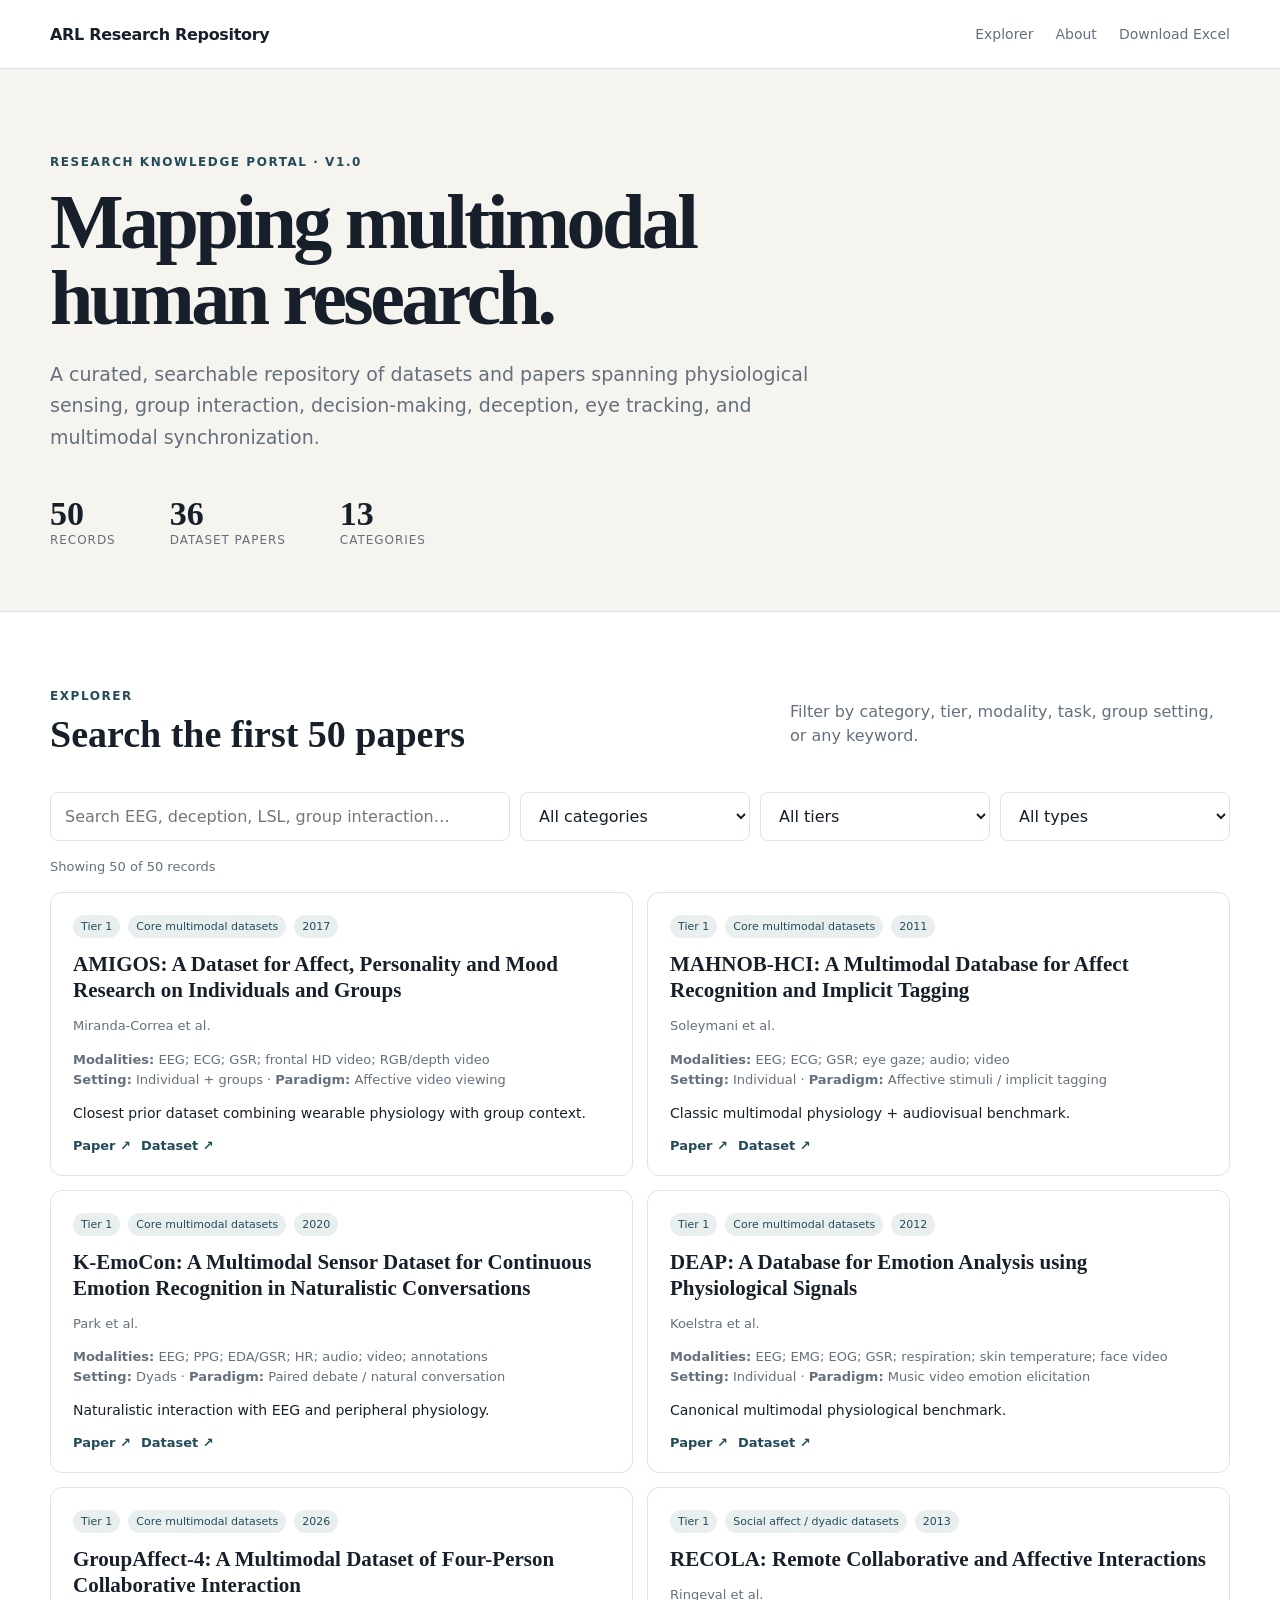
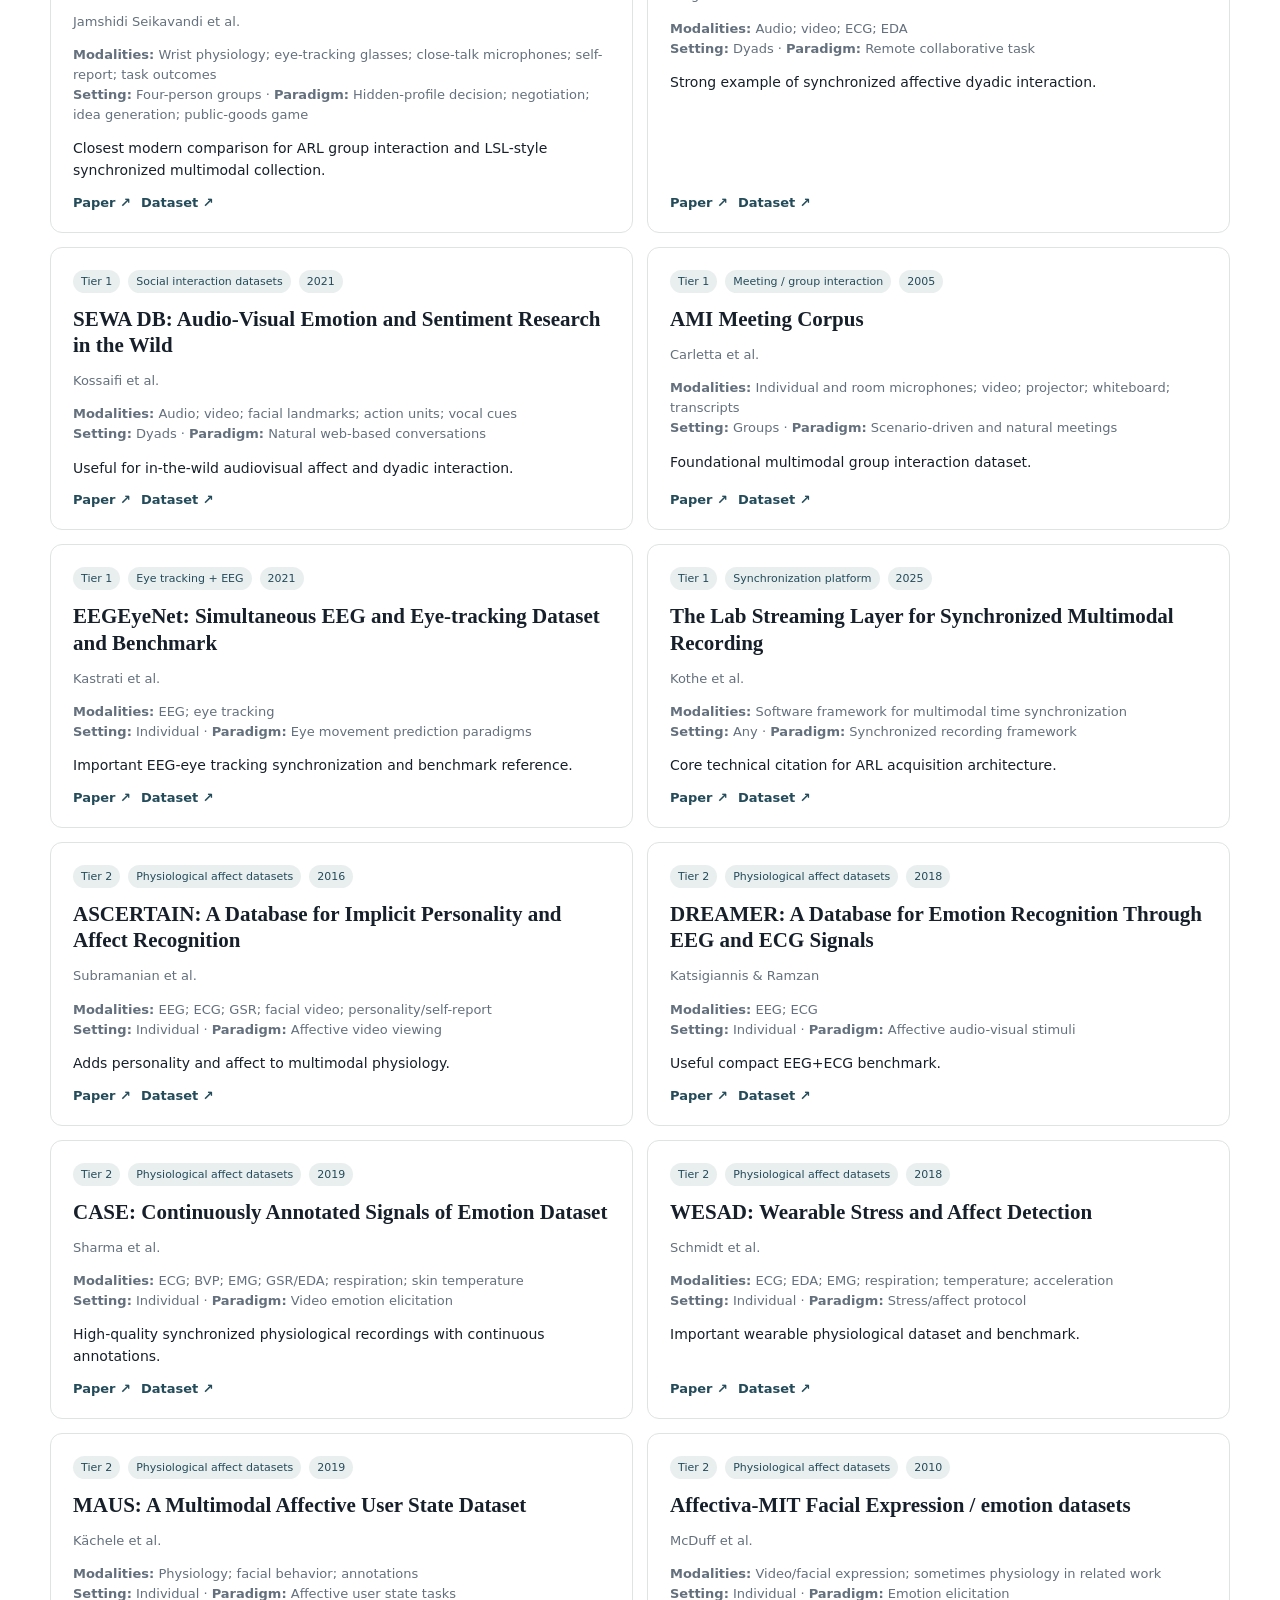
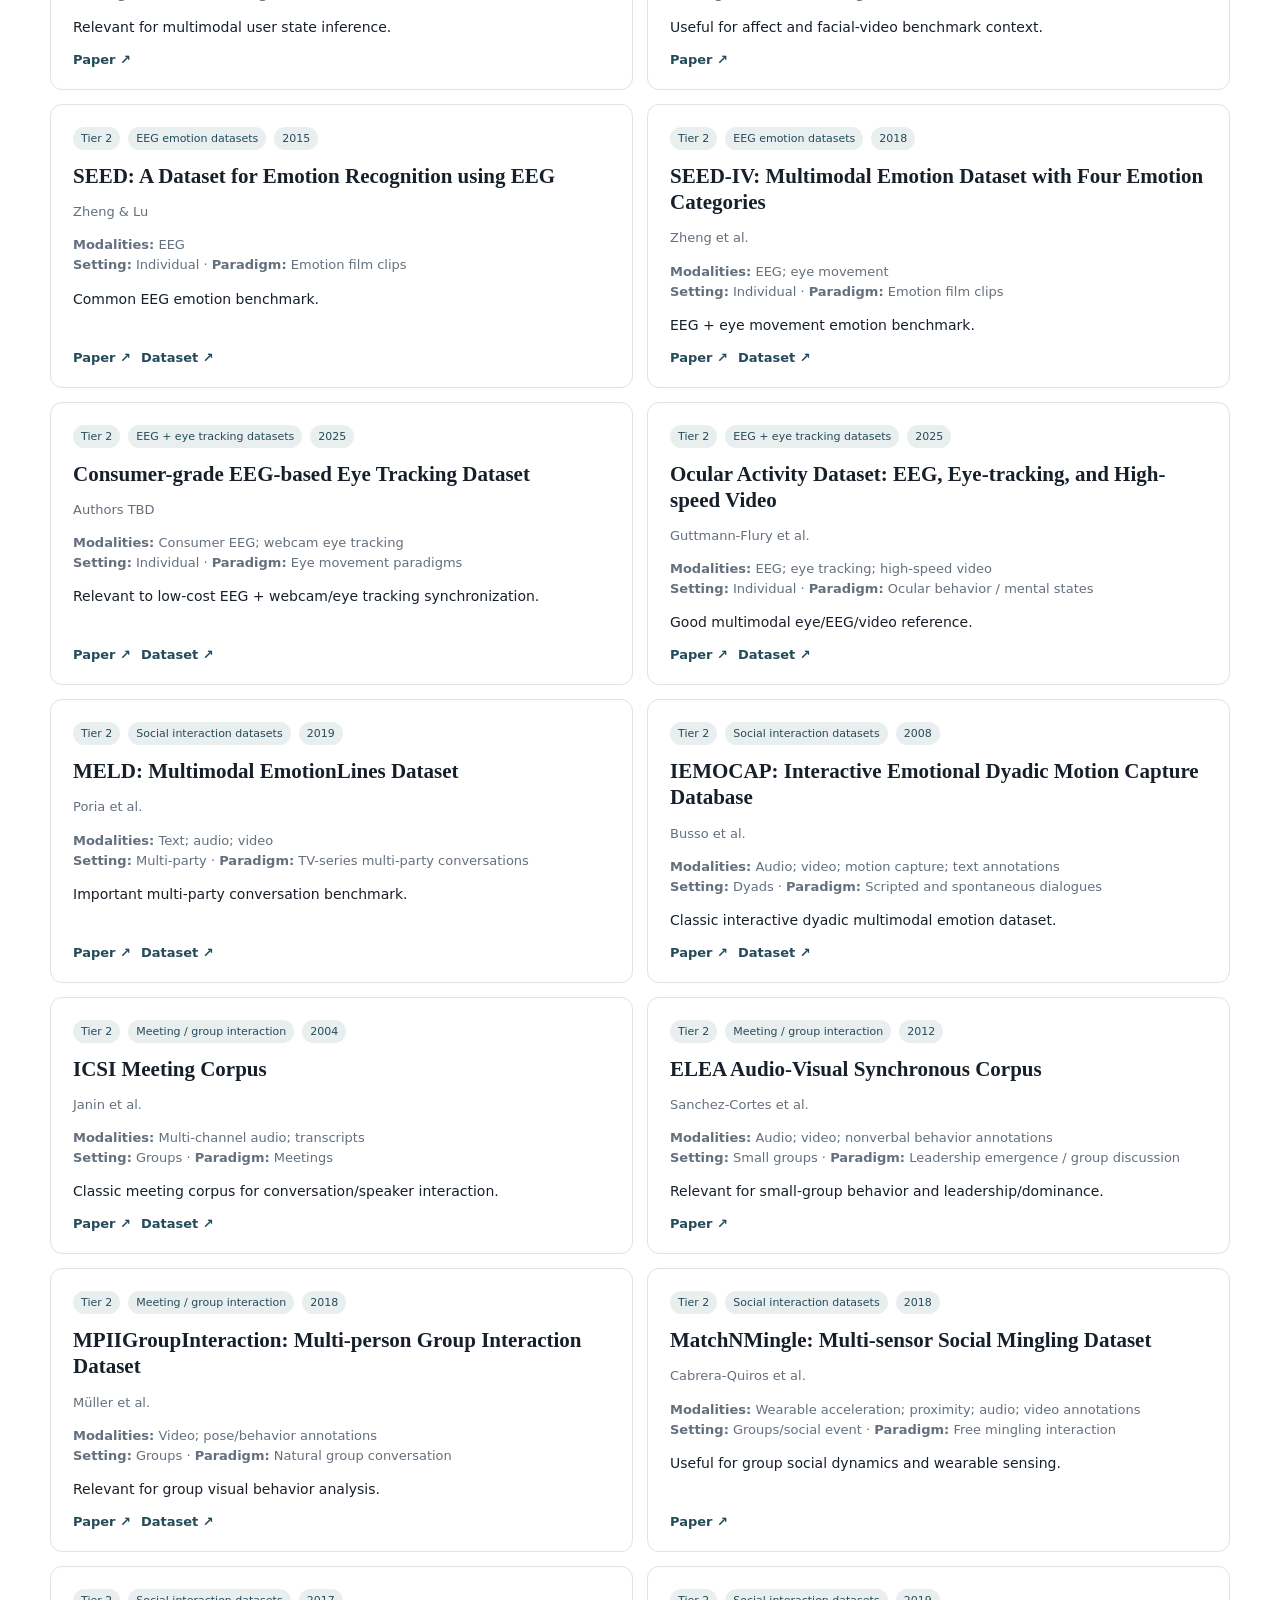
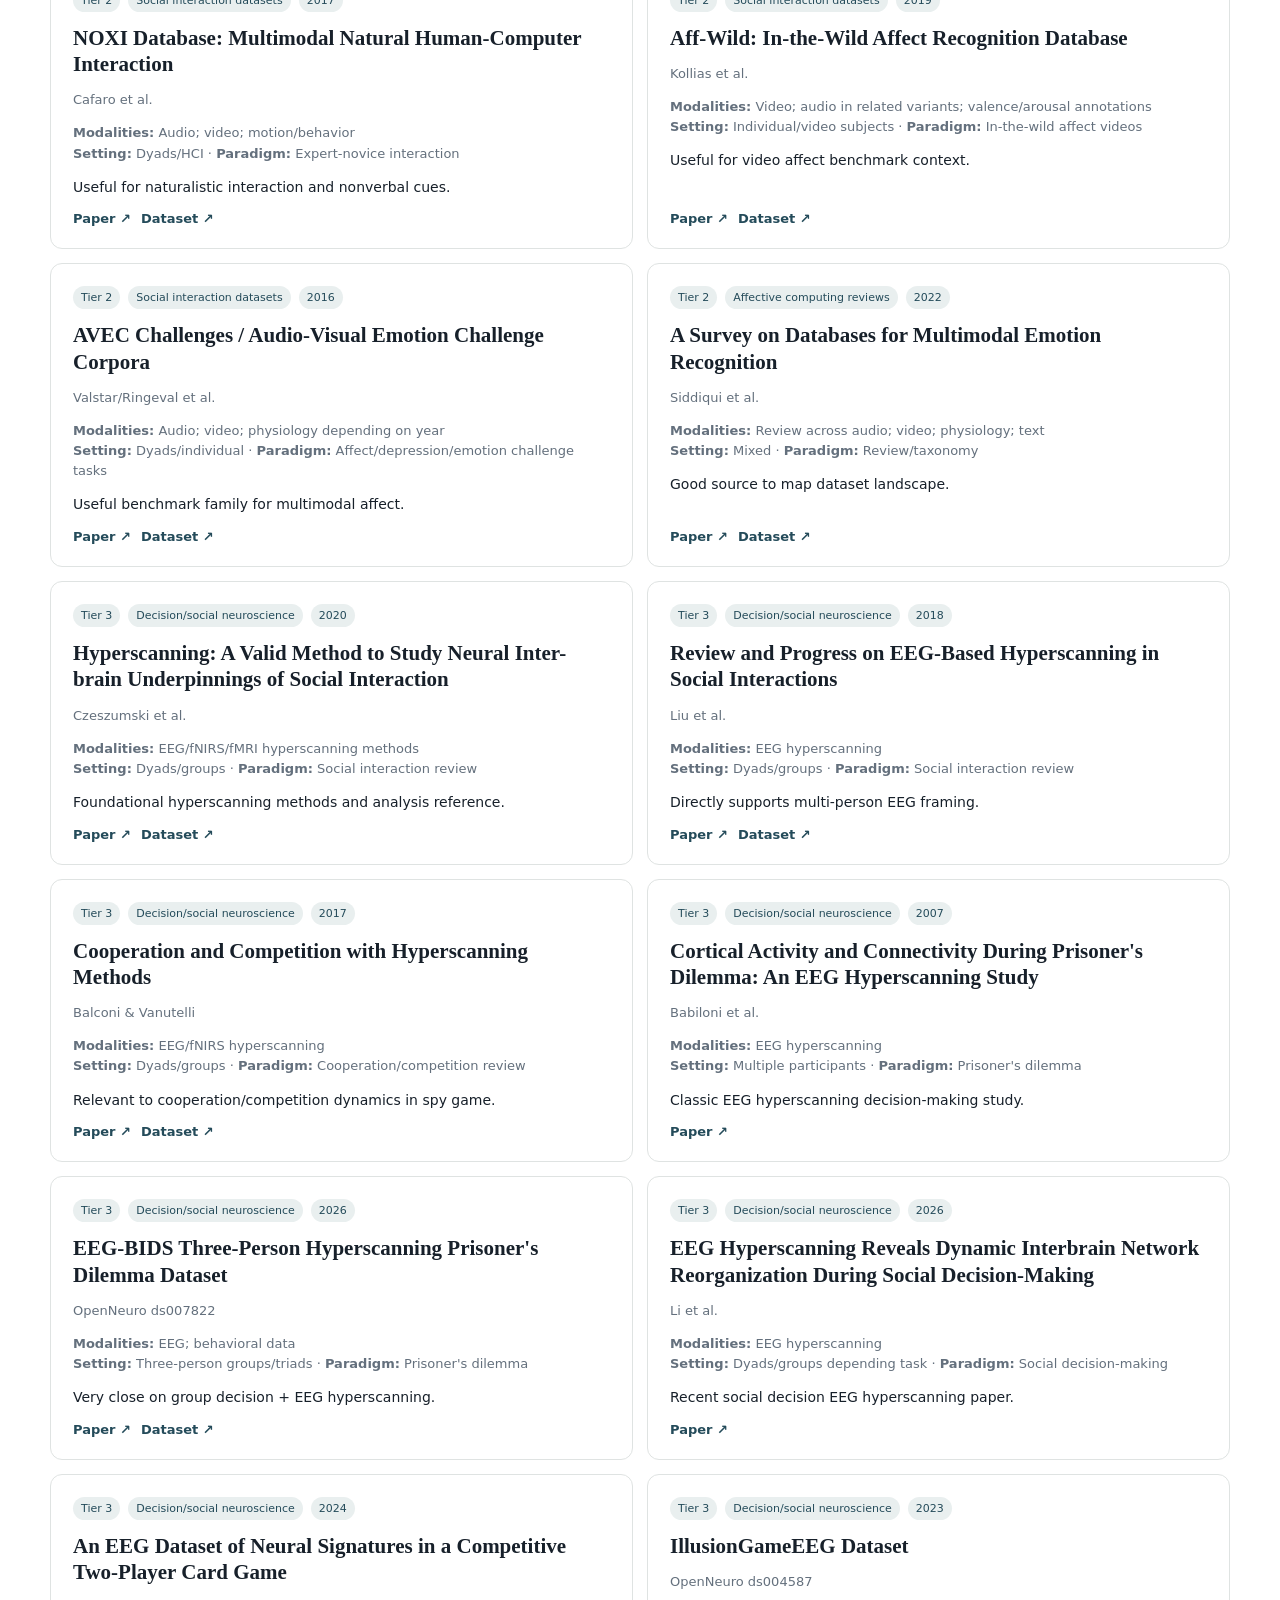
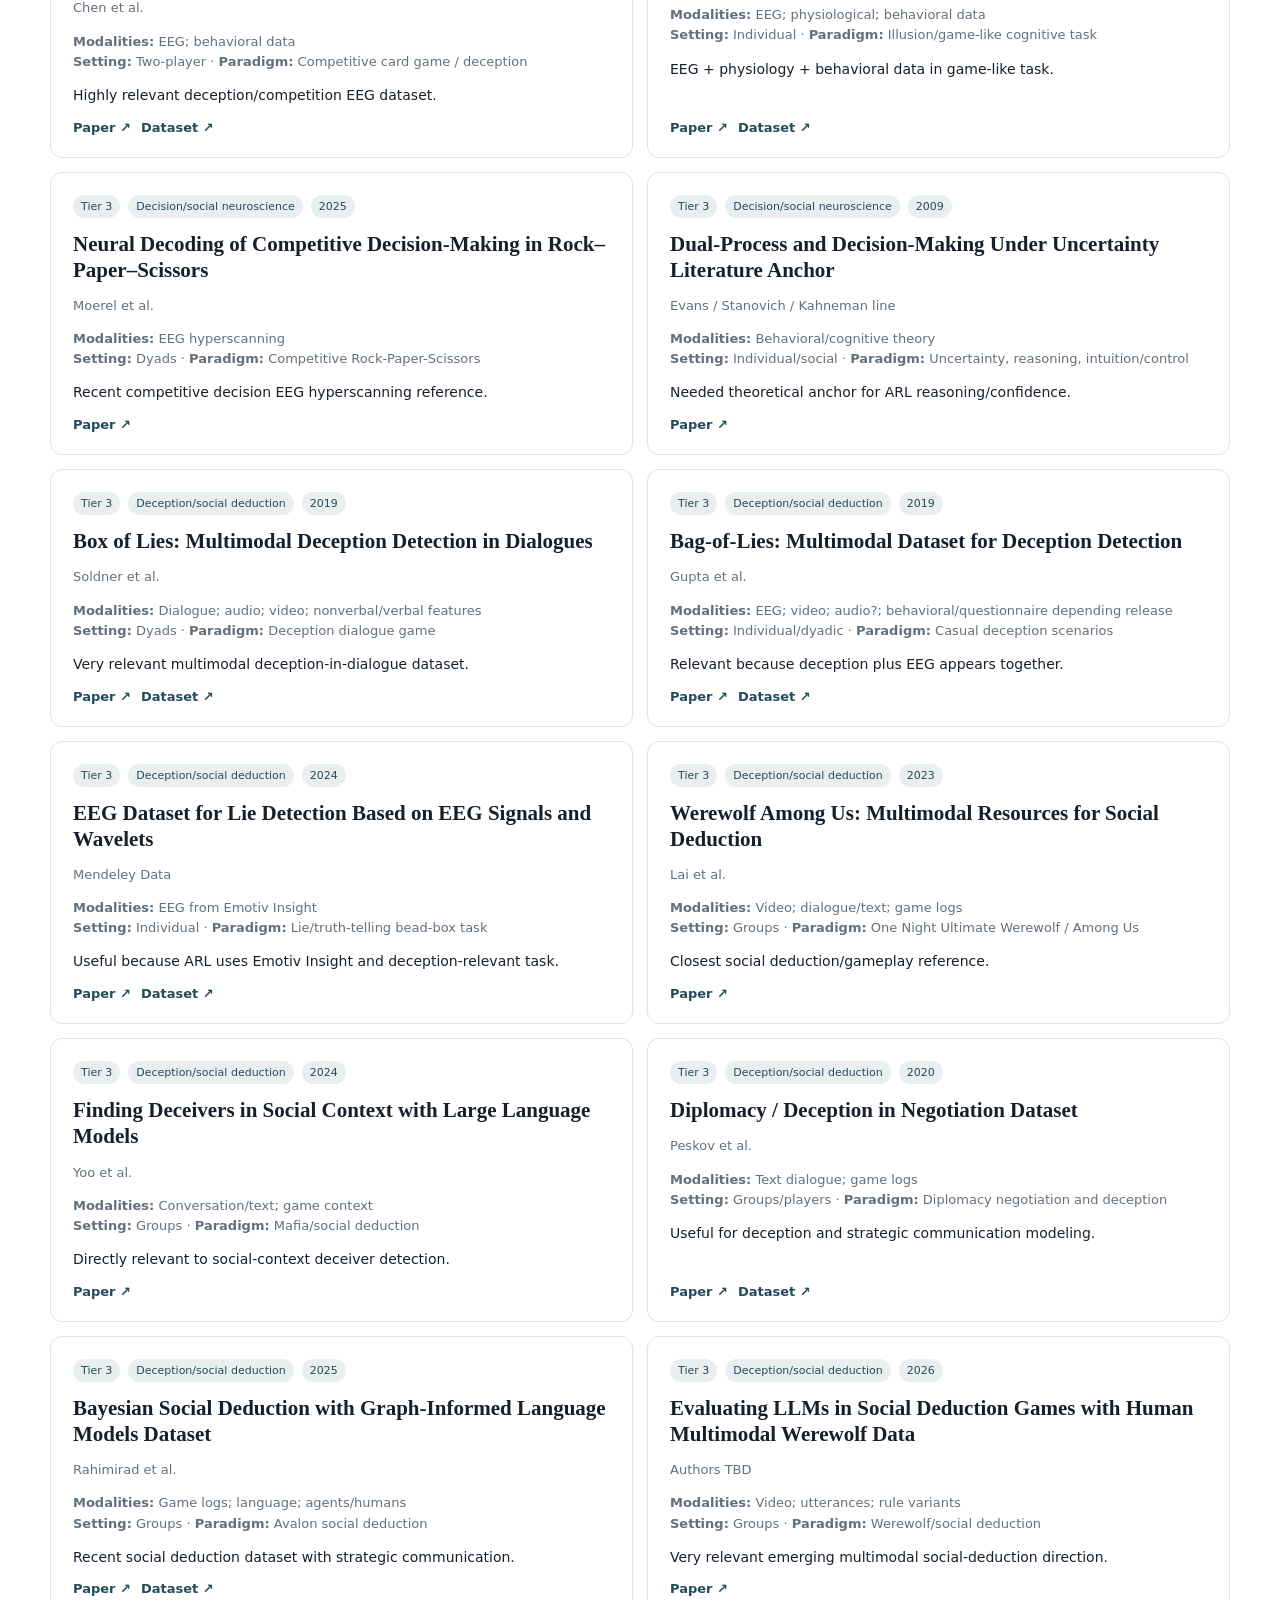
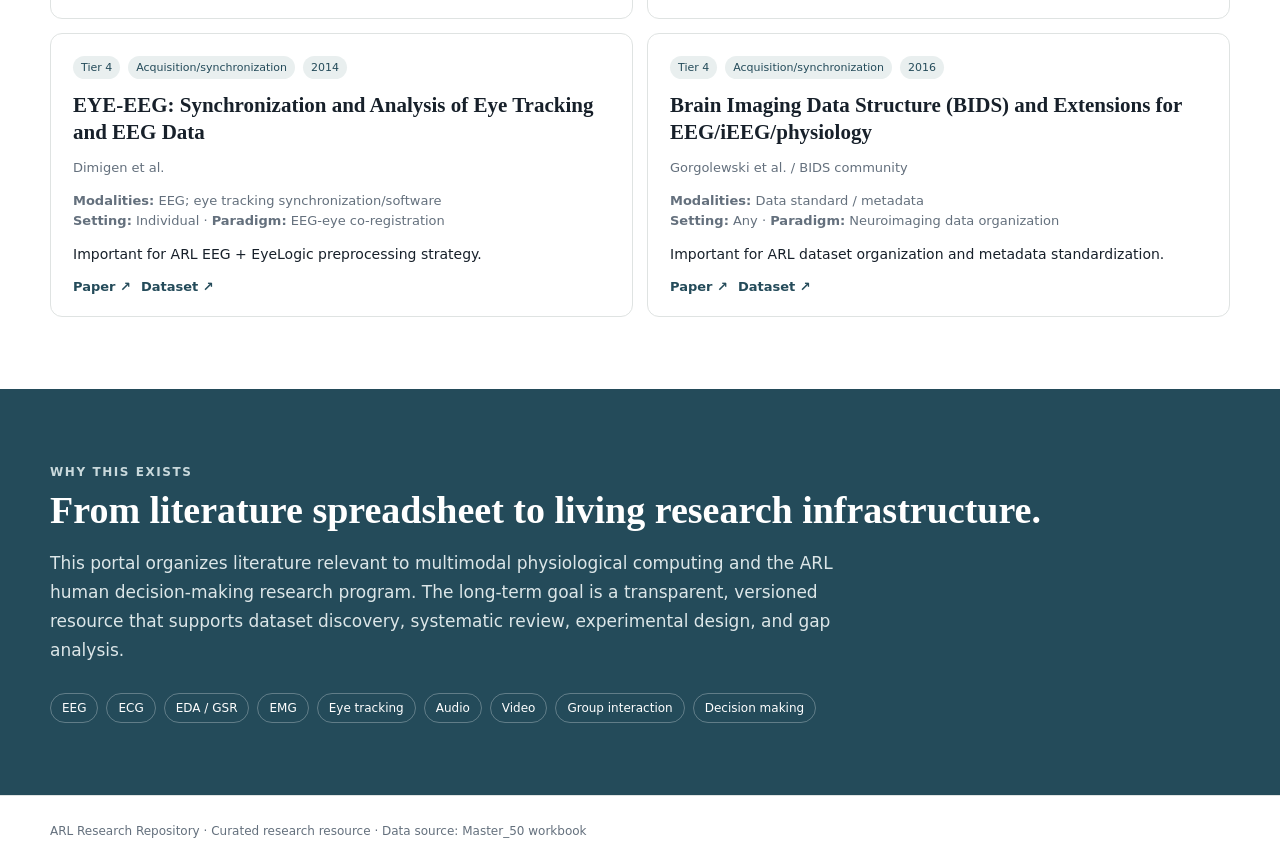
==== index.html @ b91f9b74 "Version2.1 uploaded" ====
<!doctype html><html lang="en"><head><meta charset="utf-8"><meta name="viewport" content="width=device-width,initial-scale=1"><title>ARL Research Repository</title><meta name="description" content="Interactive research repository for multimodal physiological computing, social interaction, and human decision-making datasets and papers."><link rel="stylesheet" href="assets/style.css"></head><body>
<header><div class="wrap nav"><a class="brand" href="#">ARL Research Repository</a><nav><a href="#explorer">Explorer</a><a href="#about">About</a><a href="ARL_Research_Repository_v1_First_50.xlsx">Download Excel</a></nav></div></header>
<main><section class="hero"><div class="wrap"><span class="eyebrow">Research knowledge portal · v1.0</span><h1>Mapping multimodal human research.</h1><p>A curated, searchable repository of datasets and papers spanning physiological sensing, group interaction, decision-making, deception, eye tracking, and multimodal synchronization.</p><div class="stats"><div><b id="paperCount">50</b><span>records</span></div><div><b id="datasetCount">—</b><span>dataset papers</span></div><div><b id="categoryCount">—</b><span>categories</span></div></div></div></section>
<section id="explorer" class="wrap section"><div class="sectionhead"><div><span class="eyebrow">Explorer</span><h2>Search the first 50 papers</h2></div><p>Filter by category, tier, modality, task, group setting, or any keyword.</p></div>
<div class="controls"><input id="search" placeholder="Search EEG, deception, LSL, group interaction…"><select id="category"><option value="">All categories</option></select><select id="tier"><option value="">All tiers</option></select><select id="type"><option value="">All types</option></select></div><div id="resultCount" class="resultcount"></div><div id="cards" class="grid"></div></section>
<section id="about" class="about"><div class="wrap"><span class="eyebrow">Why this exists</span><h2>From literature spreadsheet to living research infrastructure.</h2><p>This portal organizes literature relevant to multimodal physiological computing and the ARL human decision-making research program. The long-term goal is a transparent, versioned resource that supports dataset discovery, systematic review, experimental design, and gap analysis.</p><div class="pillrow"><span>EEG</span><span>ECG</span><span>EDA / GSR</span><span>EMG</span><span>Eye tracking</span><span>Audio</span><span>Video</span><span>Group interaction</span><span>Decision making</span></div></div></section></main>
<footer><div class="wrap">ARL Research Repository · Curated research resource · Data source: Master_50 workbook</div></footer><script src="assets/app.js"></script></body></html>
---- assets/style.css ----
:root{--ink:#17202a;--muted:#64707d;--paper:#f6f4ef;--white:#fff;--accent:#244b5a;--line:#dfe3e2;--soft:#e9efef}*{box-sizing:border-box}html{scroll-behavior:smooth}body{margin:0;font-family:Inter,ui-sans-serif,system-ui,-apple-system,Segoe UI,sans-serif;color:var(--ink);background:var(--white)}.wrap{width:min(1180px,calc(100% - 40px));margin:auto}header{position:sticky;top:0;z-index:10;background:rgba(255,255,255,.94);backdrop-filter:blur(12px);border-bottom:1px solid var(--line)}.nav{height:68px;display:flex;align-items:center;justify-content:space-between}.brand{font-weight:750;letter-spacing:-.02em;color:var(--ink);text-decoration:none}.nav nav{display:flex;gap:22px}.nav nav a{font-size:14px;color:var(--muted);text-decoration:none}.hero{background:var(--paper);padding:82px 0 64px;border-bottom:1px solid var(--line)}.eyebrow{text-transform:uppercase;letter-spacing:.13em;font-size:12px;font-weight:750;color:var(--accent)}h1{font-family:Georgia,serif;font-size:clamp(44px,7vw,78px);line-height:.98;letter-spacing:-.045em;max-width:850px;margin:14px 0 22px}.hero p{font-size:19px;line-height:1.65;color:var(--muted);max-width:760px}.stats{display:flex;gap:54px;margin-top:42px}.stats div{display:flex;flex-direction:column}.stats b{font-family:Georgia,serif;font-size:34px}.stats span{font-size:12px;color:var(--muted);text-transform:uppercase;letter-spacing:.08em}.section{padding:72px 0}.sectionhead{display:flex;justify-content:space-between;gap:30px;align-items:end;margin-bottom:28px}.sectionhead h2,.about h2{font-family:Georgia,serif;font-size:38px;margin:8px 0}.sectionhead p{max-width:440px;color:var(--muted);line-height:1.5}.controls{display:grid;grid-template-columns:2fr 1fr 1fr 1fr;gap:10px;margin-bottom:15px}.controls input,.controls select{width:100%;padding:13px 14px;border:1px solid var(--line);background:#fff;border-radius:8px;font:inherit;color:var(--ink)}.resultcount{font-size:13px;color:var(--muted);margin:18px 0}.grid{display:grid;grid-template-columns:repeat(2,1fr);gap:14px}.card{border:1px solid var(--line);border-radius:12px;padding:22px;background:#fff;display:flex;flex-direction:column;gap:13px;transition:.18s}.card:hover{transform:translateY(-2px);box-shadow:0 8px 26px rgba(20,35,40,.08)}.meta{display:flex;gap:8px;flex-wrap:wrap}.tag{font-size:11px;background:var(--soft);color:var(--accent);padding:5px 8px;border-radius:99px}.card h3{font-family:Georgia,serif;font-size:21px;line-height:1.25;margin:0}.authors,.detail{color:var(--muted);font-size:13px;line-height:1.55}.relevance{font-size:14px;line-height:1.55}.links{display:flex;gap:10px;margin-top:auto}.links a{font-size:13px;font-weight:650;color:var(--accent);text-decoration:none}.about{background:var(--accent);color:white;padding:72px 0}.about .eyebrow{color:#c9d9dc}.about p{max-width:820px;color:#dce6e8;font-size:17px;line-height:1.7}.pillrow{display:flex;flex-wrap:wrap;gap:8px;margin-top:28px}.pillrow span{border:1px solid rgba(255,255,255,.28);border-radius:99px;padding:7px 11px;font-size:12px}footer{padding:28px 0;color:var(--muted);font-size:12px;border-top:1px solid var(--line)}@media(max-width:760px){.nav nav a:not(:last-child){display:none}.hero{padding:58px 0 45px}.stats{gap:25px;flex-wrap:wrap}.sectionhead{display:block}.controls{grid-template-columns:1fr 1fr}.controls input{grid-column:1/-1}.grid{grid-template-columns:1fr}}@media(max-width:460px){.controls{grid-template-columns:1fr}}
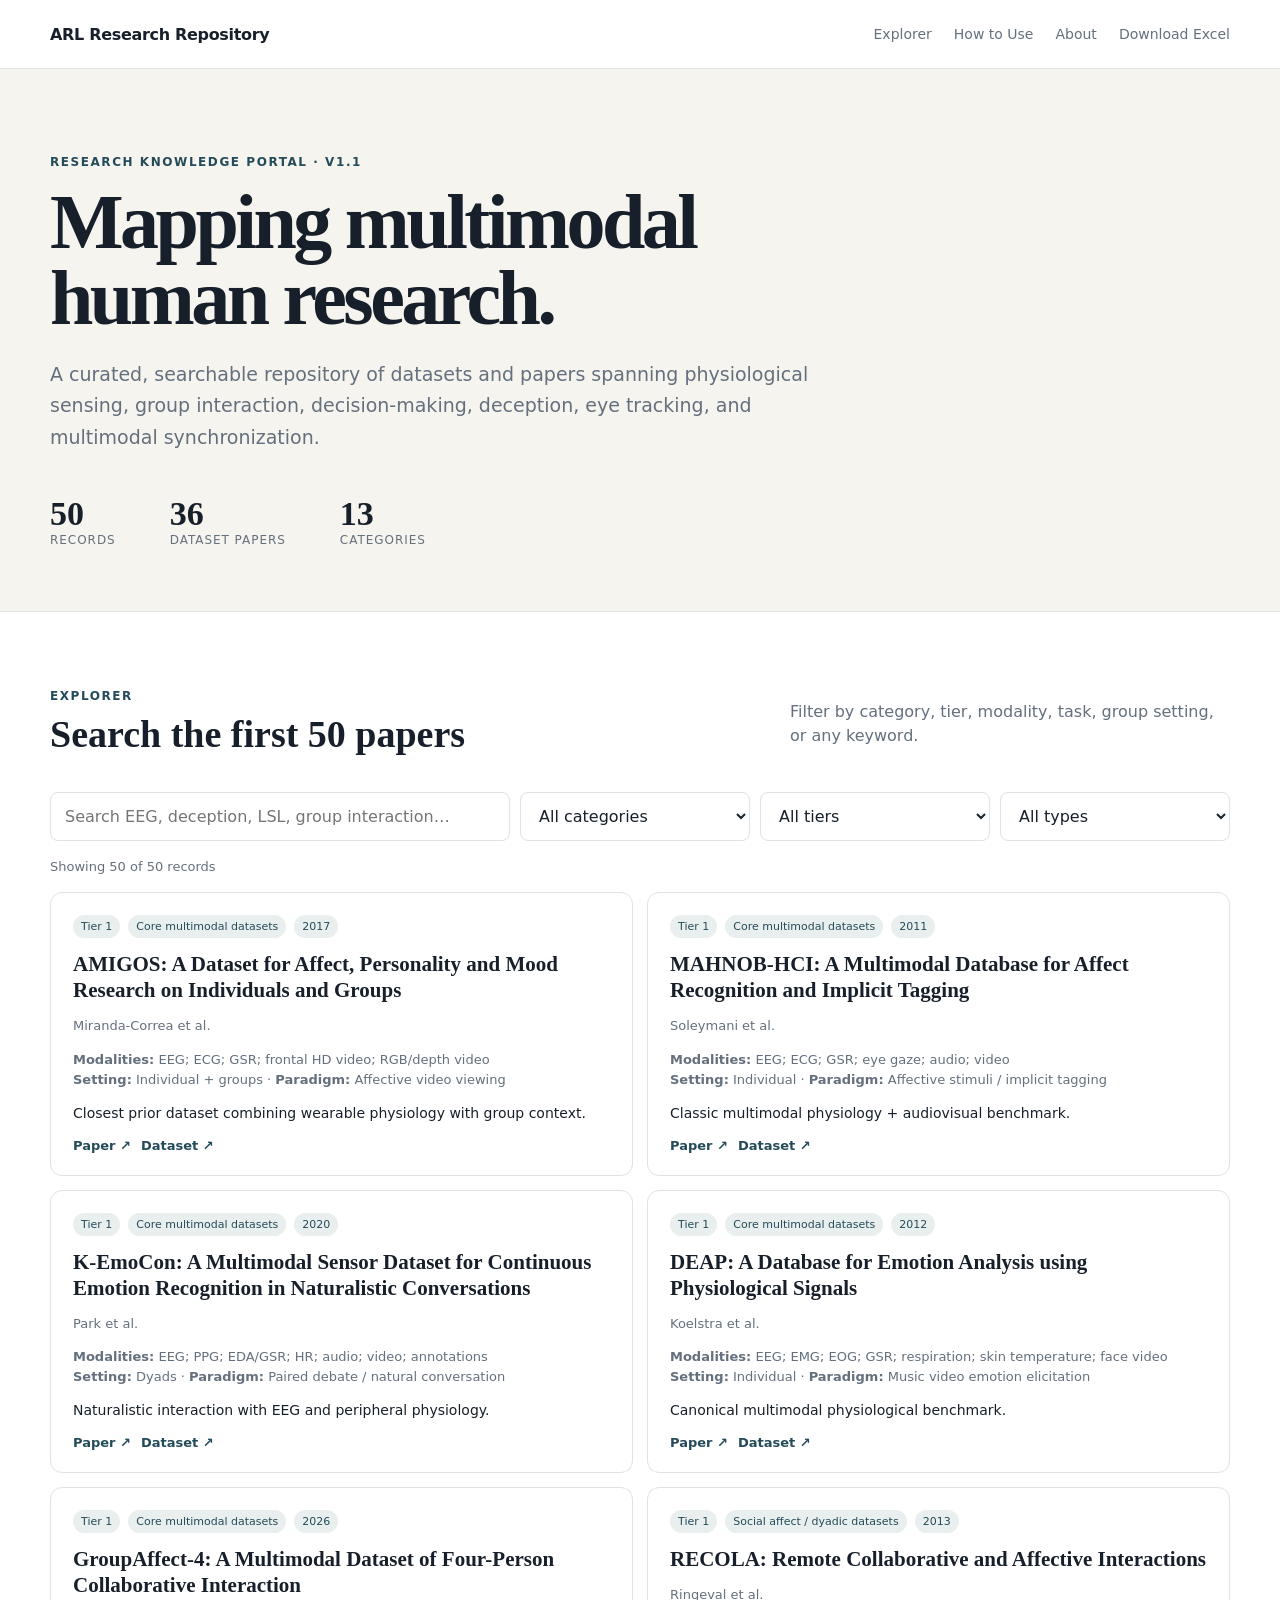
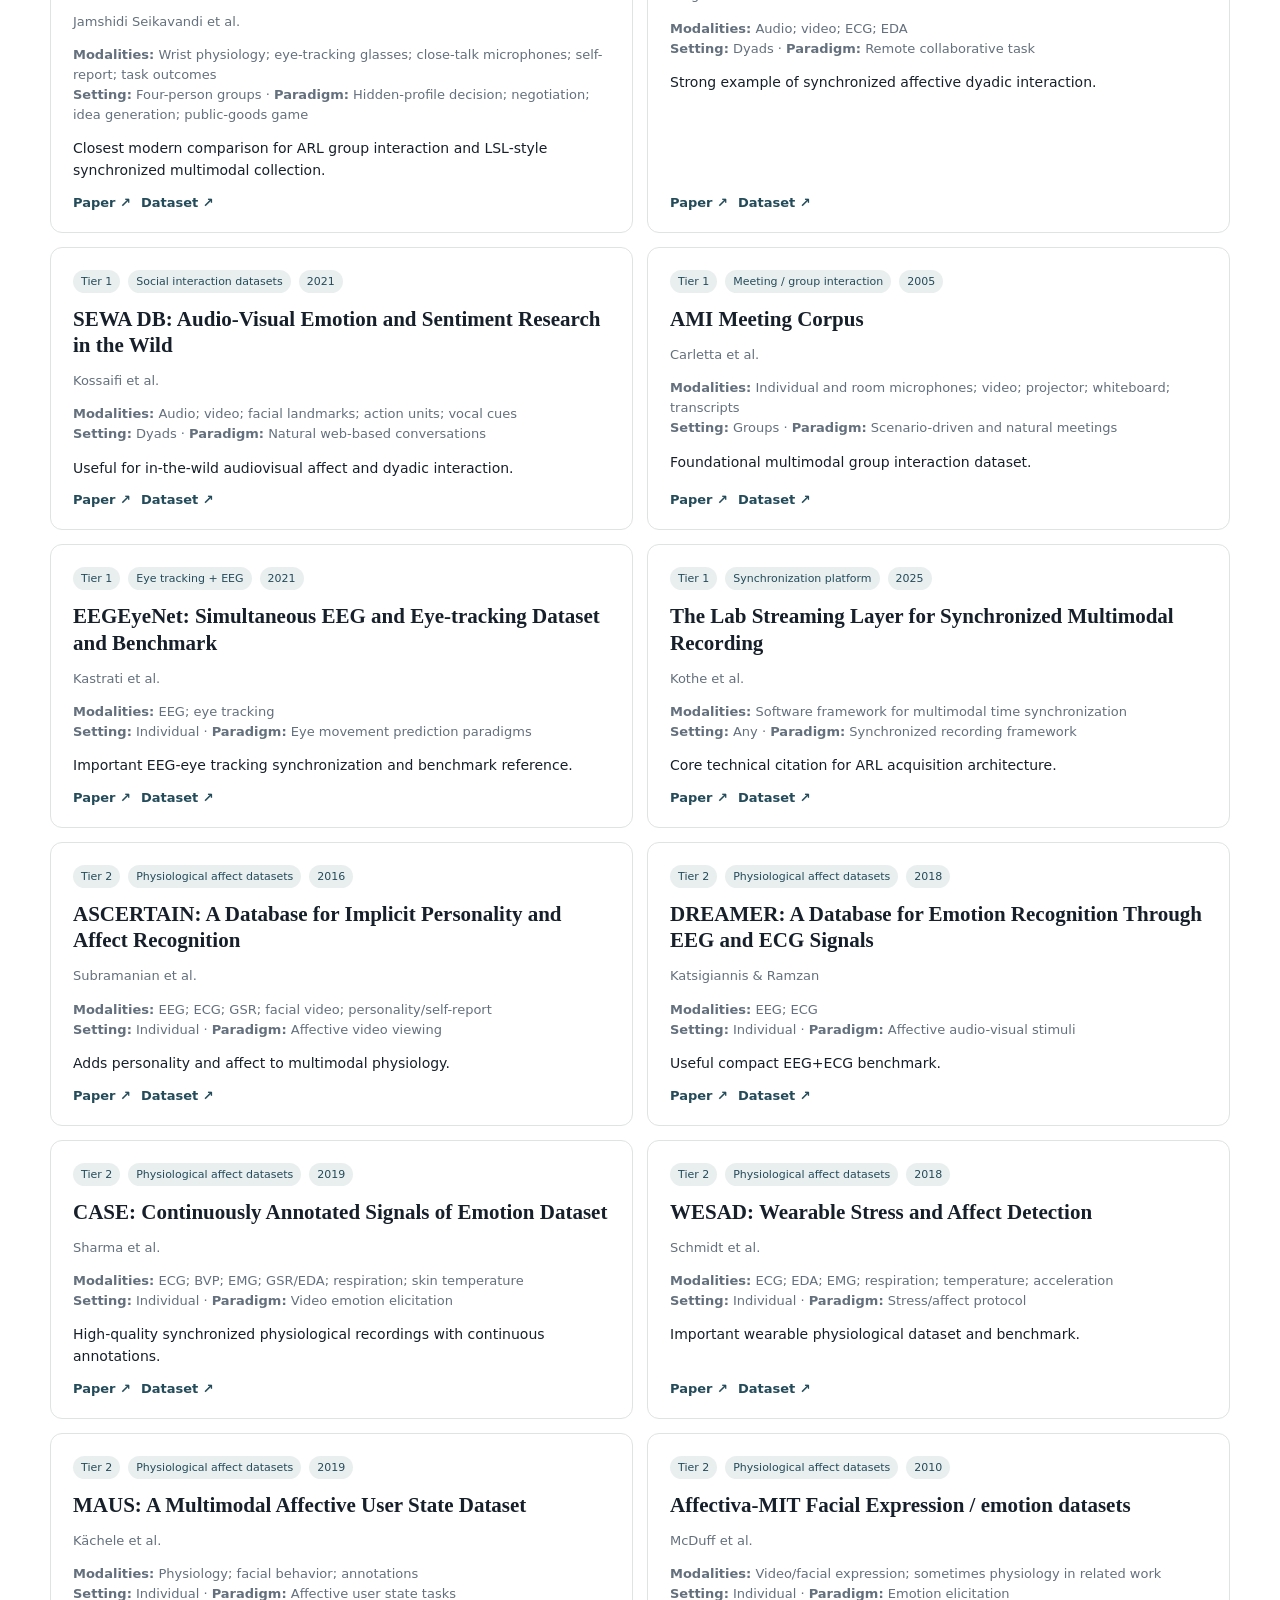
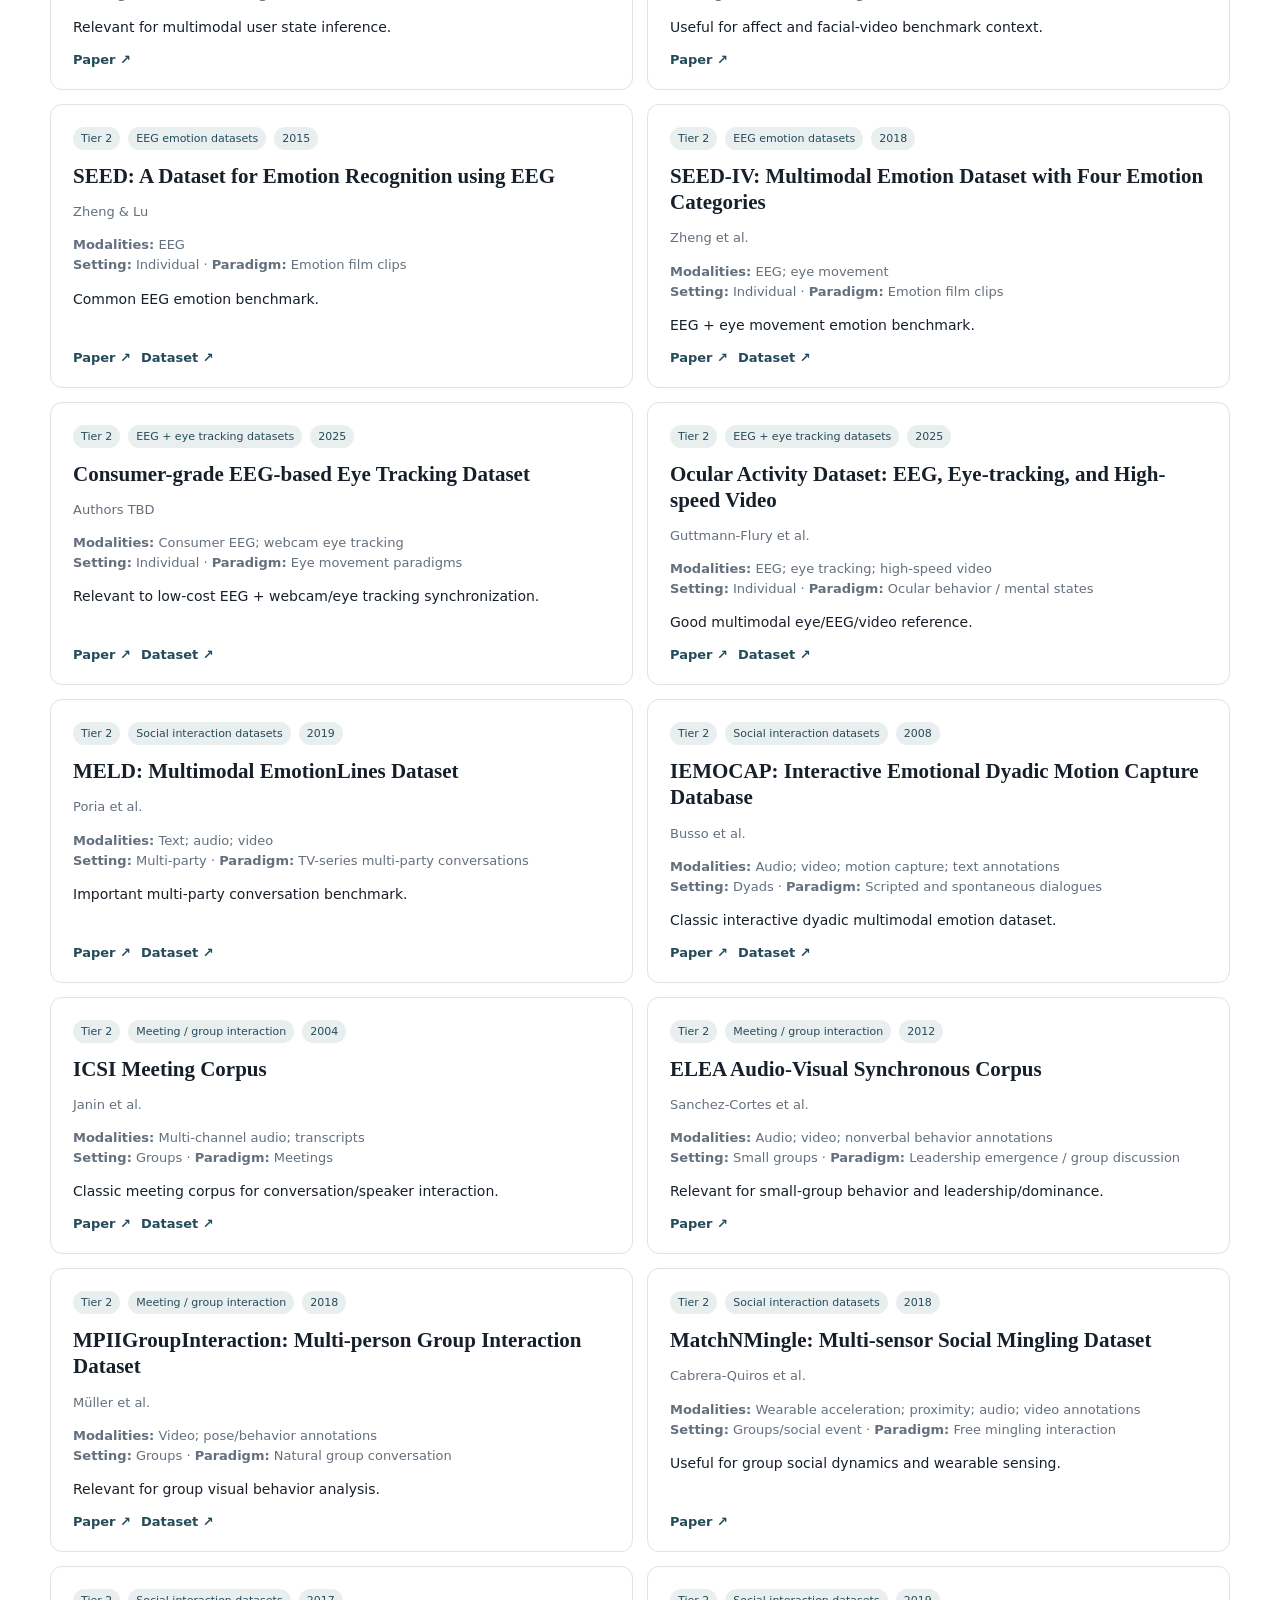
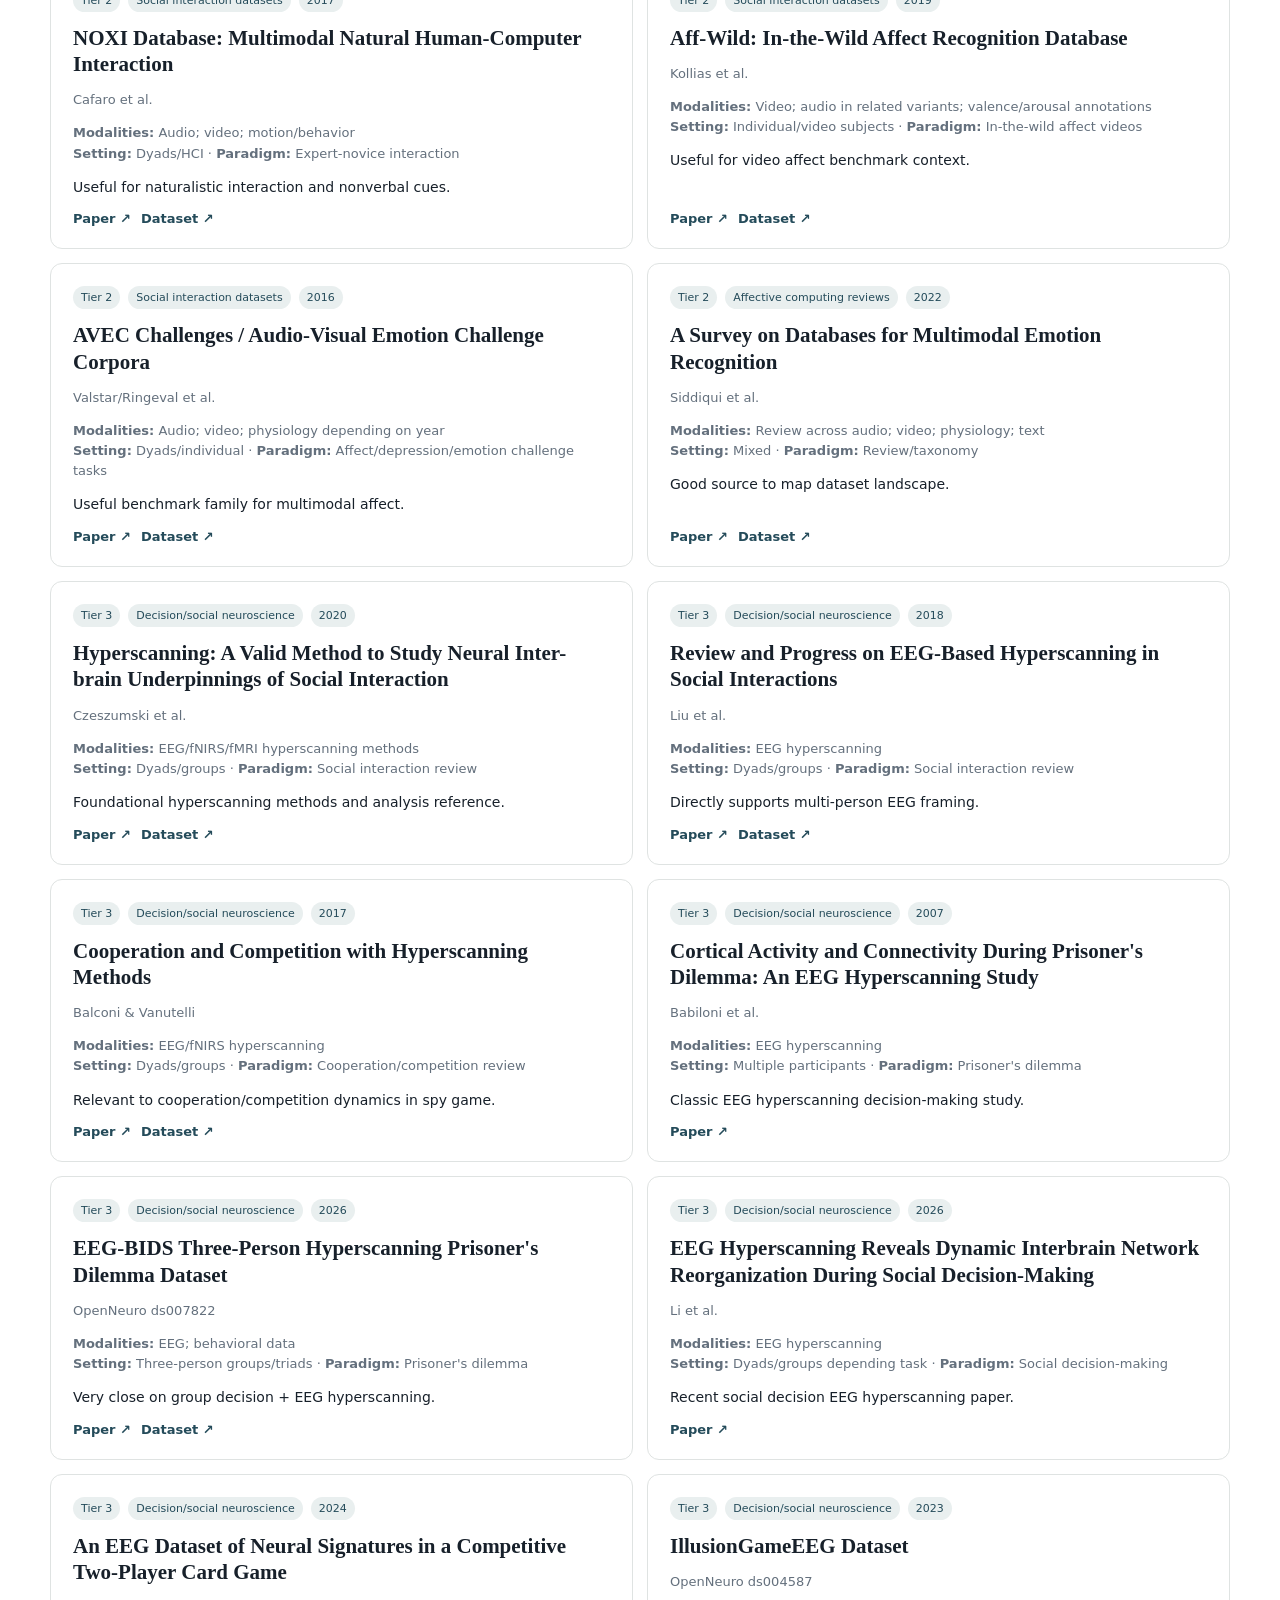
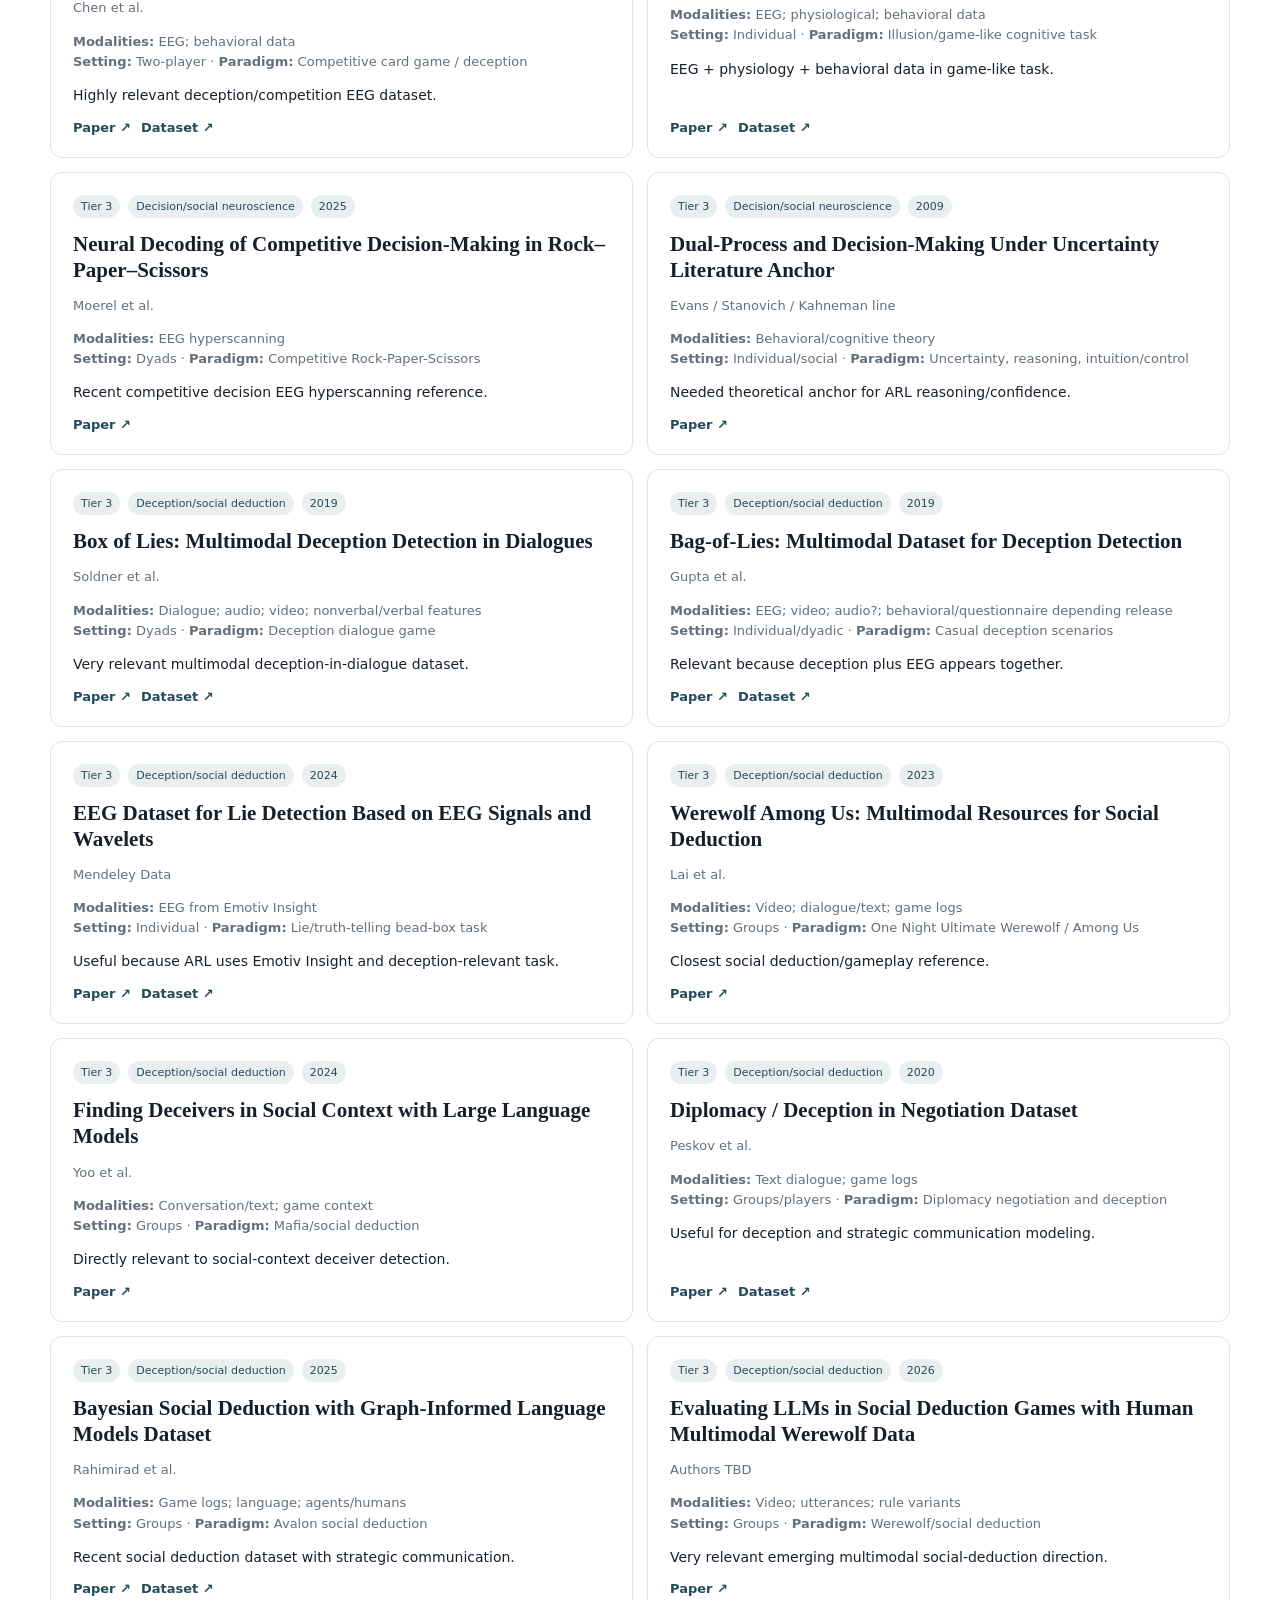
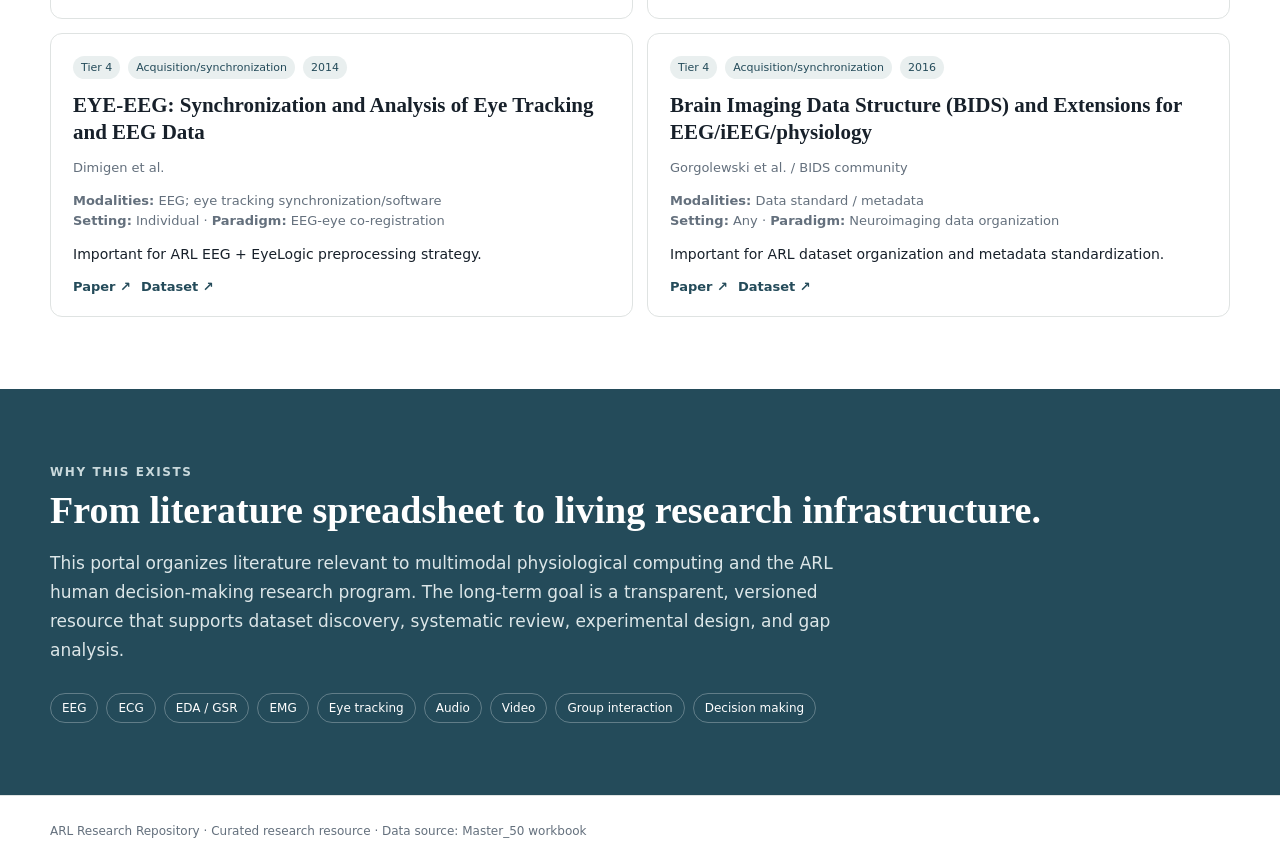
==== commit 8bb79dfe: "ARL Research Repository v1.1 with the new How to Use / Methodology page and updated the navigation." ====
--- a/index.html
+++ b/index.html
@@ -1,6 +1,6 @@
 <!doctype html><html lang="en"><head><meta charset="utf-8"><meta name="viewport" content="width=device-width,initial-scale=1"><title>ARL Research Repository</title><meta name="description" content="Interactive research repository for multimodal physiological computing, social interaction, and human decision-making datasets and papers."><link rel="stylesheet" href="assets/style.css"></head><body>
-<header><div class="wrap nav"><a class="brand" href="#">ARL Research Repository</a><nav><a href="#explorer">Explorer</a><a href="#about">About</a><a href="ARL_Research_Repository_v1_First_50.xlsx">Download Excel</a></nav></div></header>
-<main><section class="hero"><div class="wrap"><span class="eyebrow">Research knowledge portal · v1.0</span><h1>Mapping multimodal human research.</h1><p>A curated, searchable repository of datasets and papers spanning physiological sensing, group interaction, decision-making, deception, eye tracking, and multimodal synchronization.</p><div class="stats"><div><b id="paperCount">50</b><span>records</span></div><div><b id="datasetCount">—</b><span>dataset papers</span></div><div><b id="categoryCount">—</b><span>categories</span></div></div></div></section>
+<header><div class="wrap nav"><a class="brand" href="#">ARL Research Repository</a><nav><a href="#explorer">Explorer</a><a href="methodology.html">How to Use</a><a href="#about">About</a><a href="ARL_Research_Repository_v1_First_50.xlsx">Download Excel</a></nav></div></header>
+<main><section class="hero"><div class="wrap"><span class="eyebrow">Research knowledge portal · v1.1</span><h1>Mapping multimodal human research.</h1><p>A curated, searchable repository of datasets and papers spanning physiological sensing, group interaction, decision-making, deception, eye tracking, and multimodal synchronization.</p><div class="stats"><div><b id="paperCount">50</b><span>records</span></div><div><b id="datasetCount">—</b><span>dataset papers</span></div><div><b id="categoryCount">—</b><span>categories</span></div></div></div></section>
 <section id="explorer" class="wrap section"><div class="sectionhead"><div><span class="eyebrow">Explorer</span><h2>Search the first 50 papers</h2></div><p>Filter by category, tier, modality, task, group setting, or any keyword.</p></div>
 <div class="controls"><input id="search" placeholder="Search EEG, deception, LSL, group interaction…"><select id="category"><option value="">All categories</option></select><select id="tier"><option value="">All tiers</option></select><select id="type"><option value="">All types</option></select></div><div id="resultCount" class="resultcount"></div><div id="cards" class="grid"></div></section>
 <section id="about" class="about"><div class="wrap"><span class="eyebrow">Why this exists</span><h2>From literature spreadsheet to living research infrastructure.</h2><p>This portal organizes literature relevant to multimodal physiological computing and the ARL human decision-making research program. The long-term goal is a transparent, versioned resource that supports dataset discovery, systematic review, experimental design, and gap analysis.</p><div class="pillrow"><span>EEG</span><span>ECG</span><span>EDA / GSR</span><span>EMG</span><span>Eye tracking</span><span>Audio</span><span>Video</span><span>Group interaction</span><span>Decision making</span></div></div></section></main>
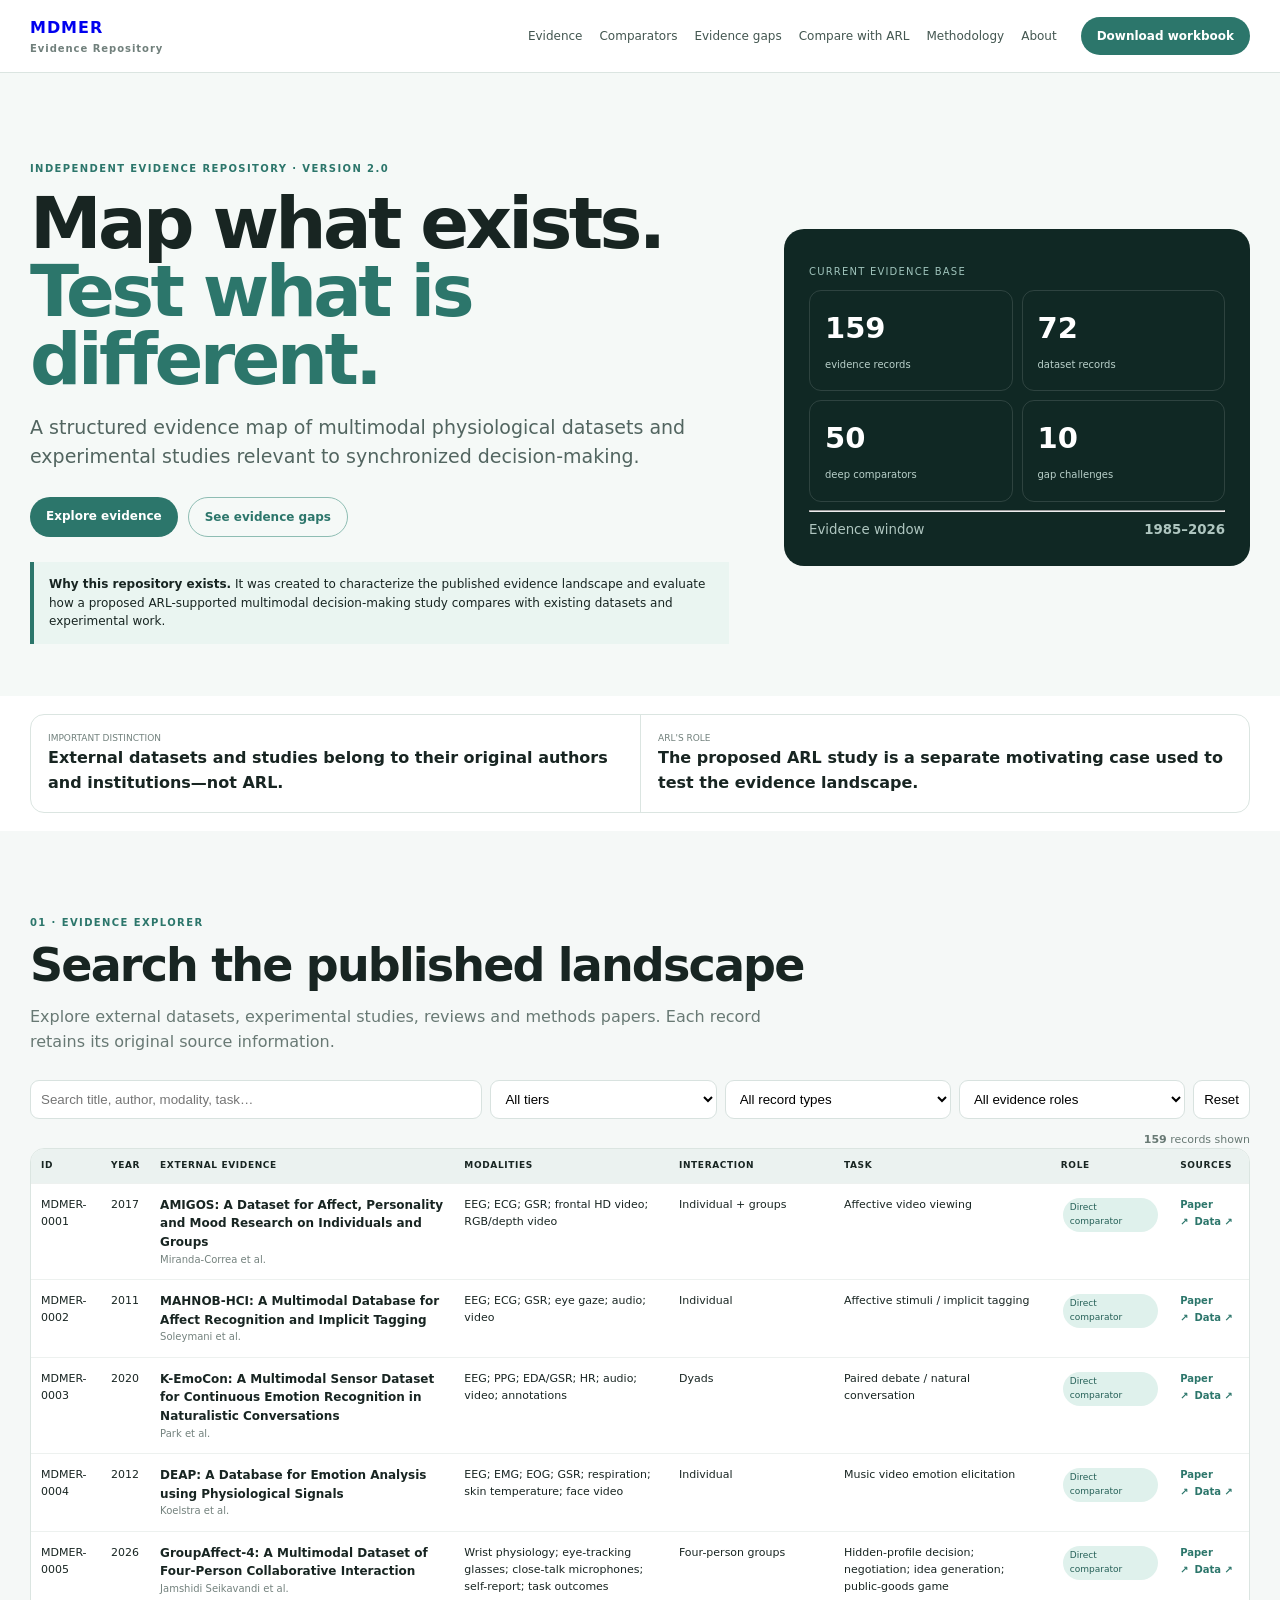
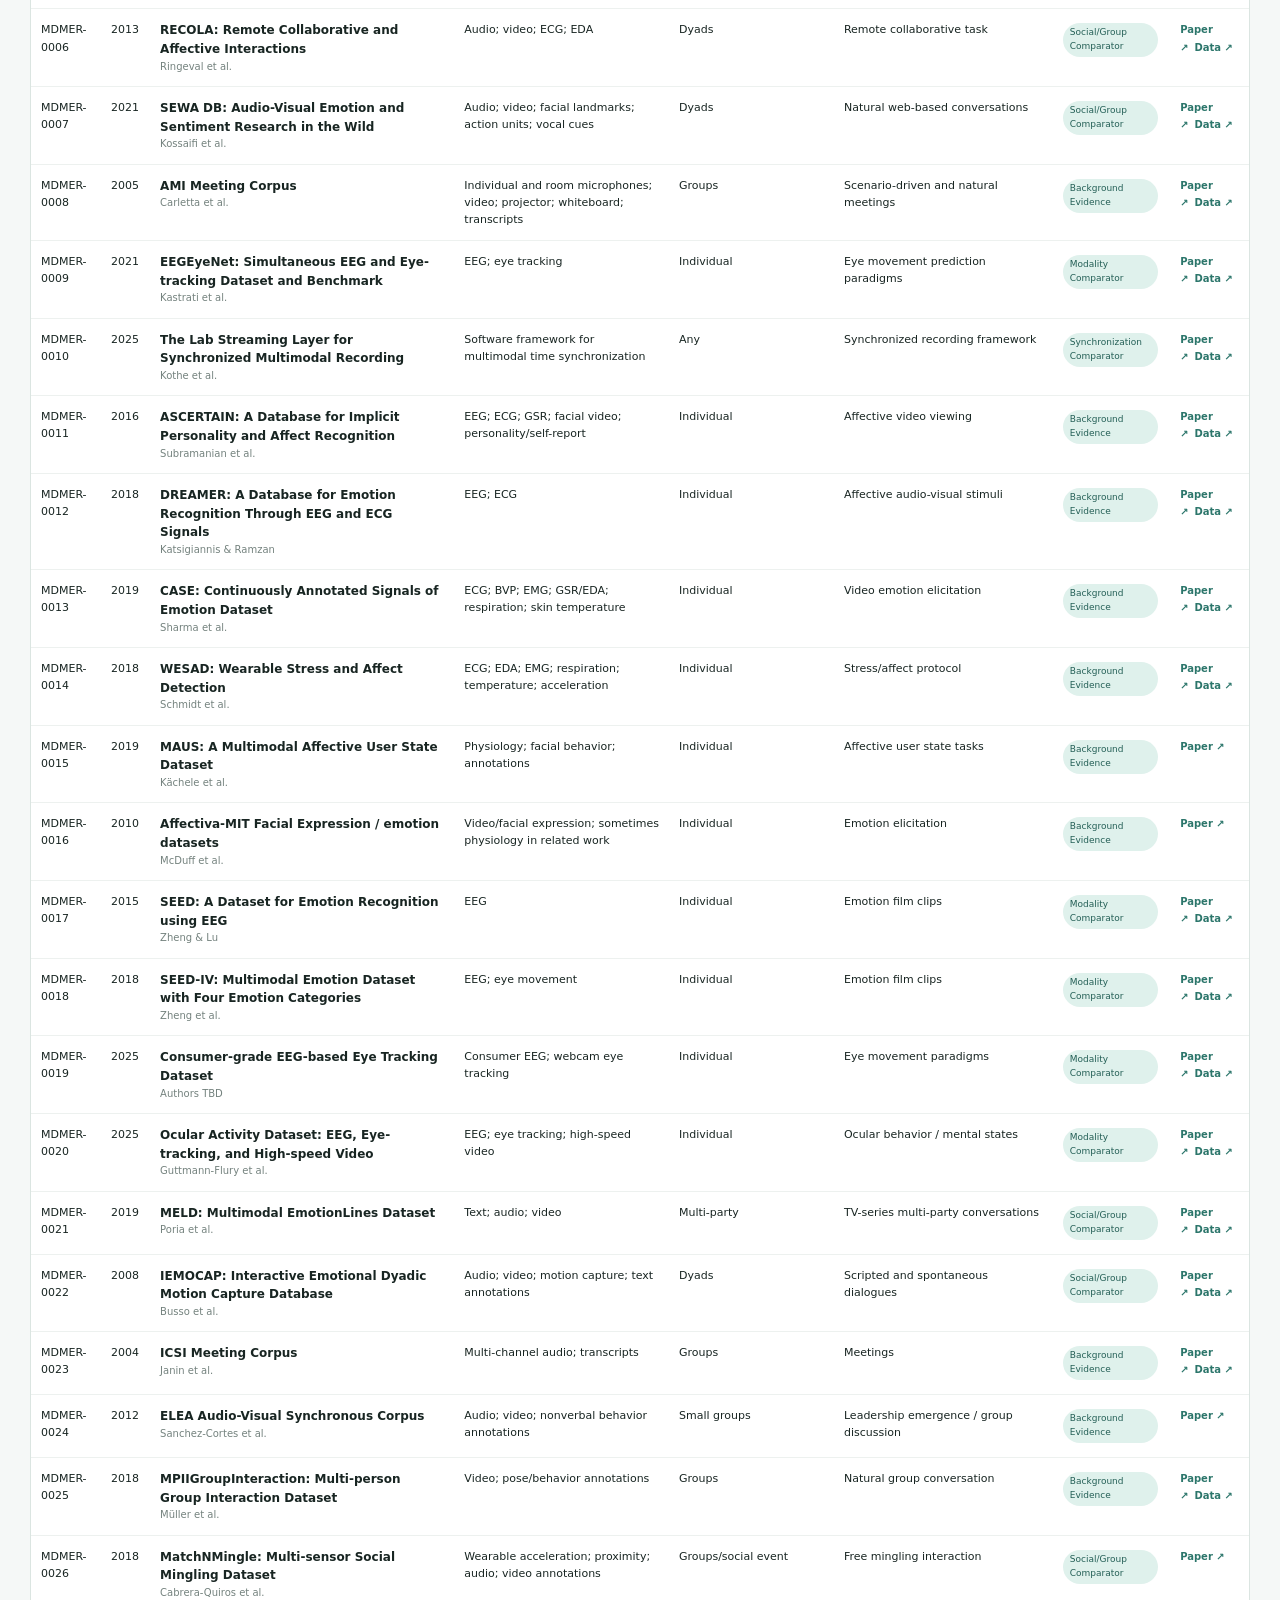
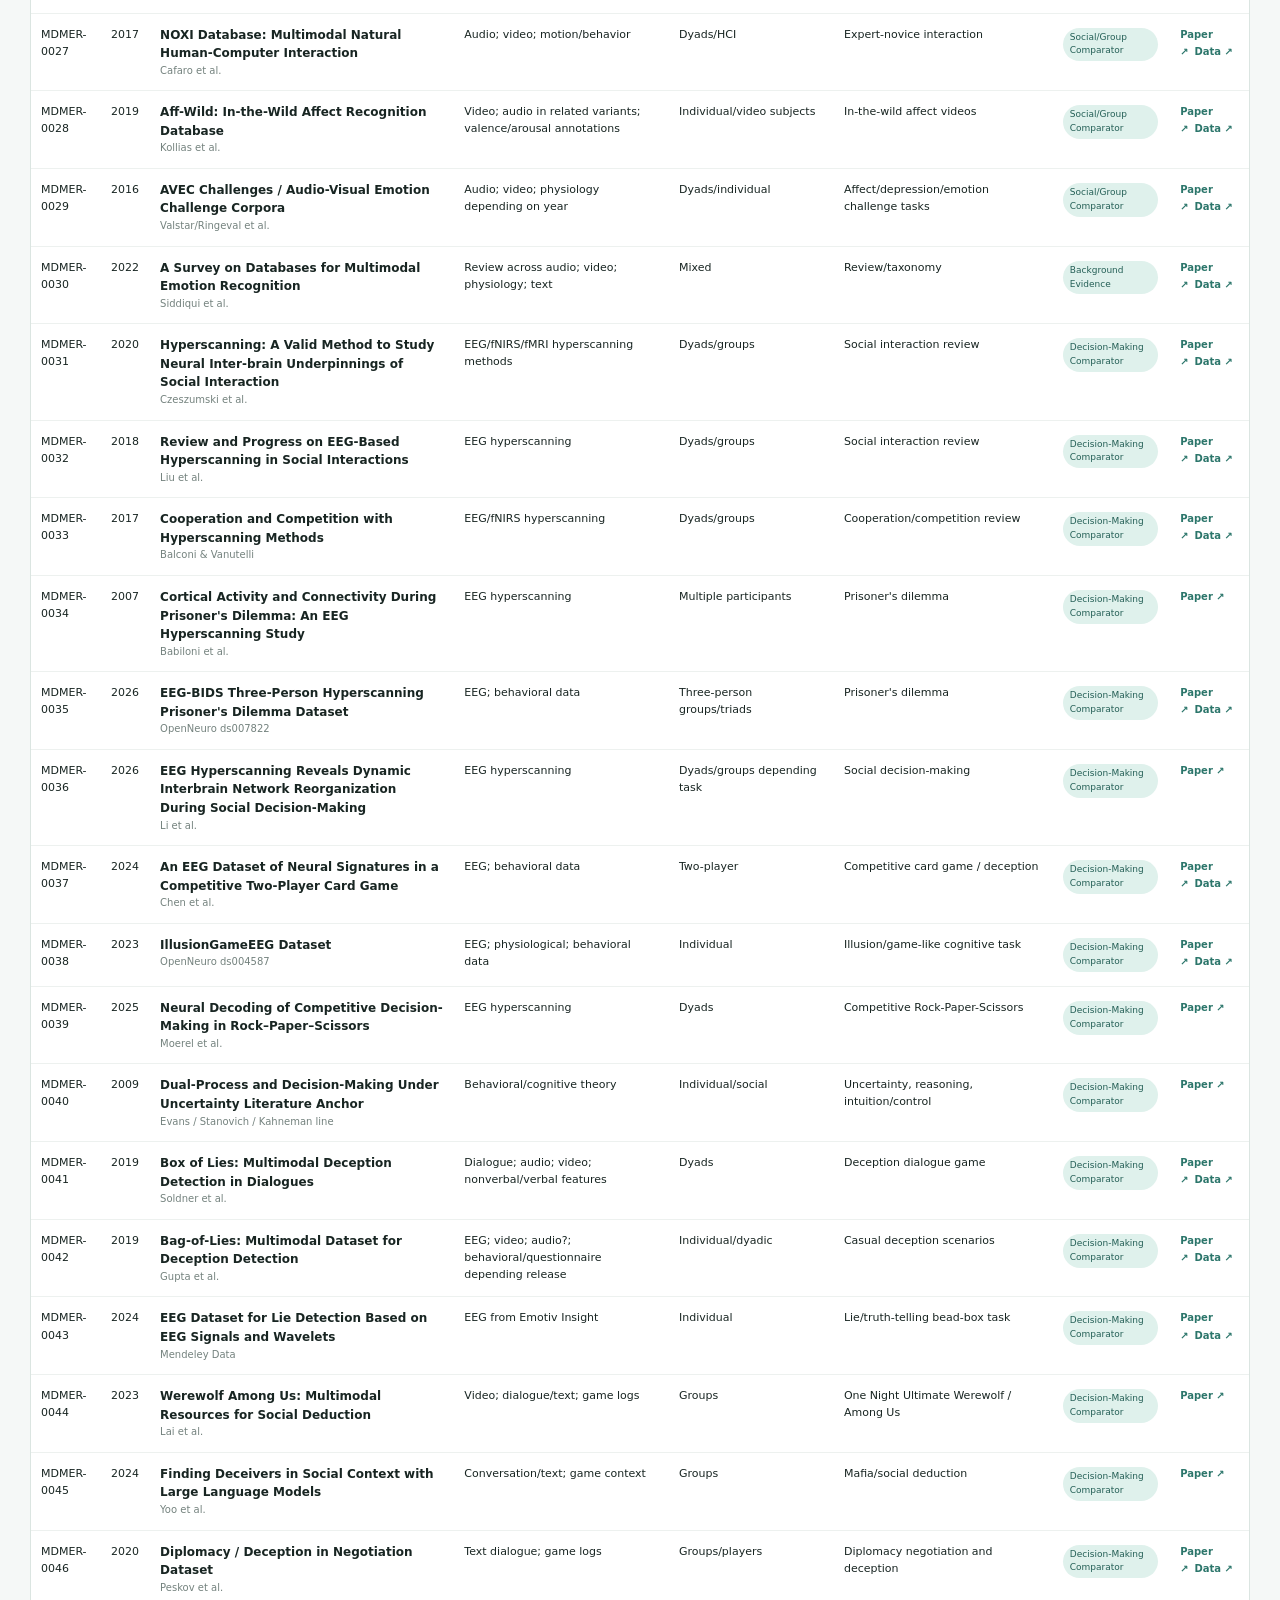
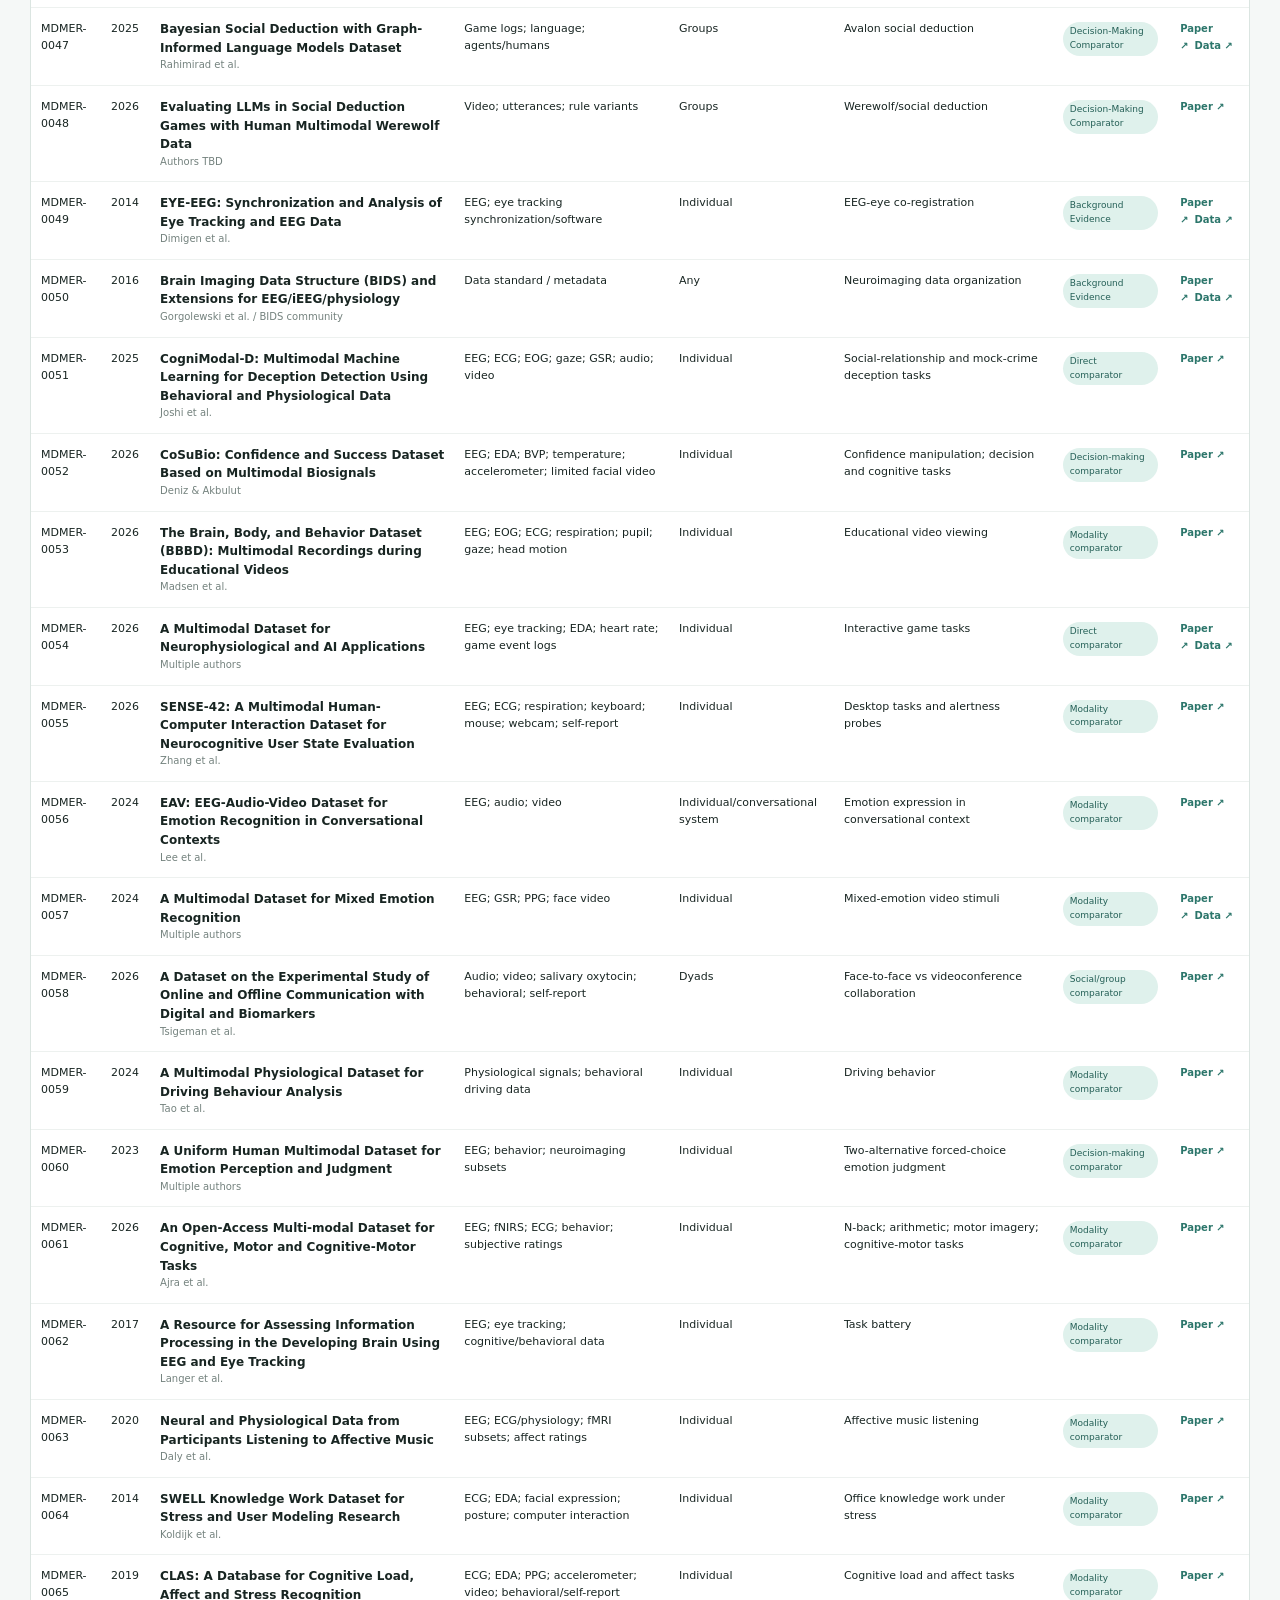
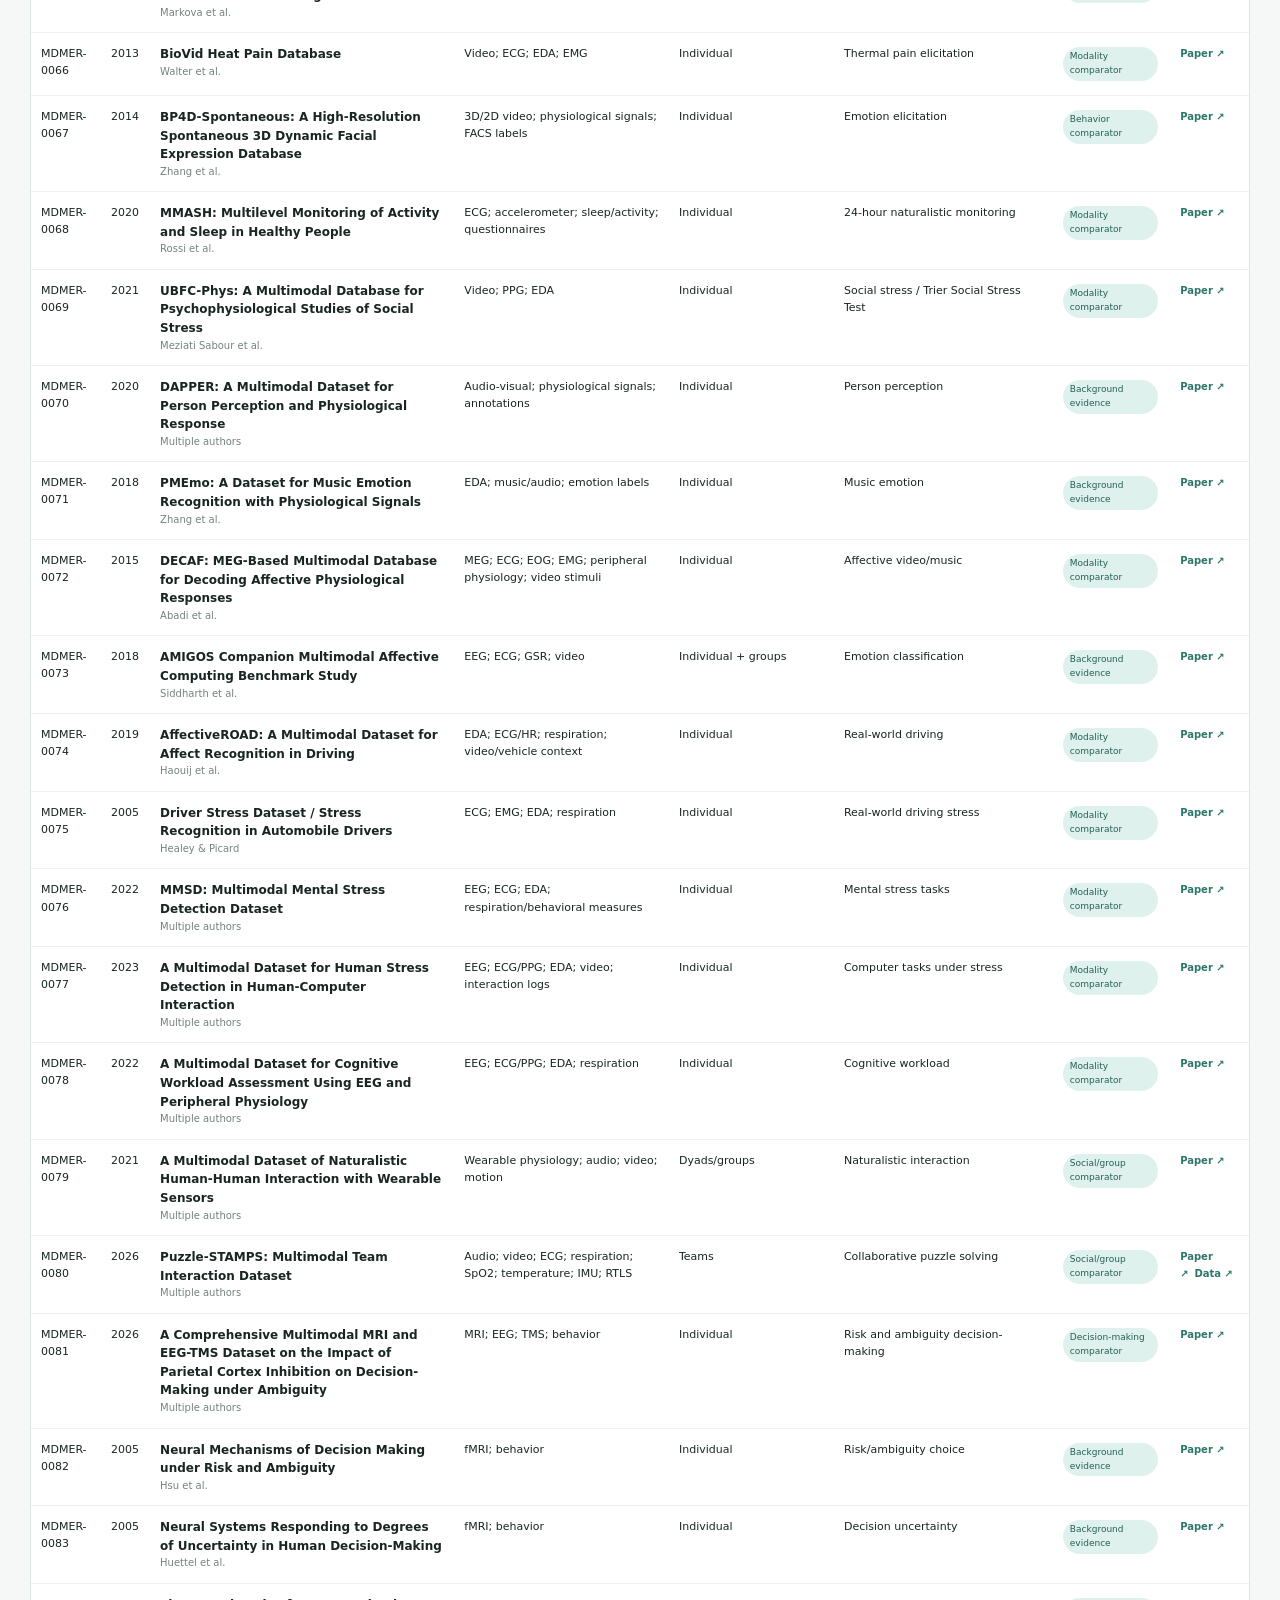
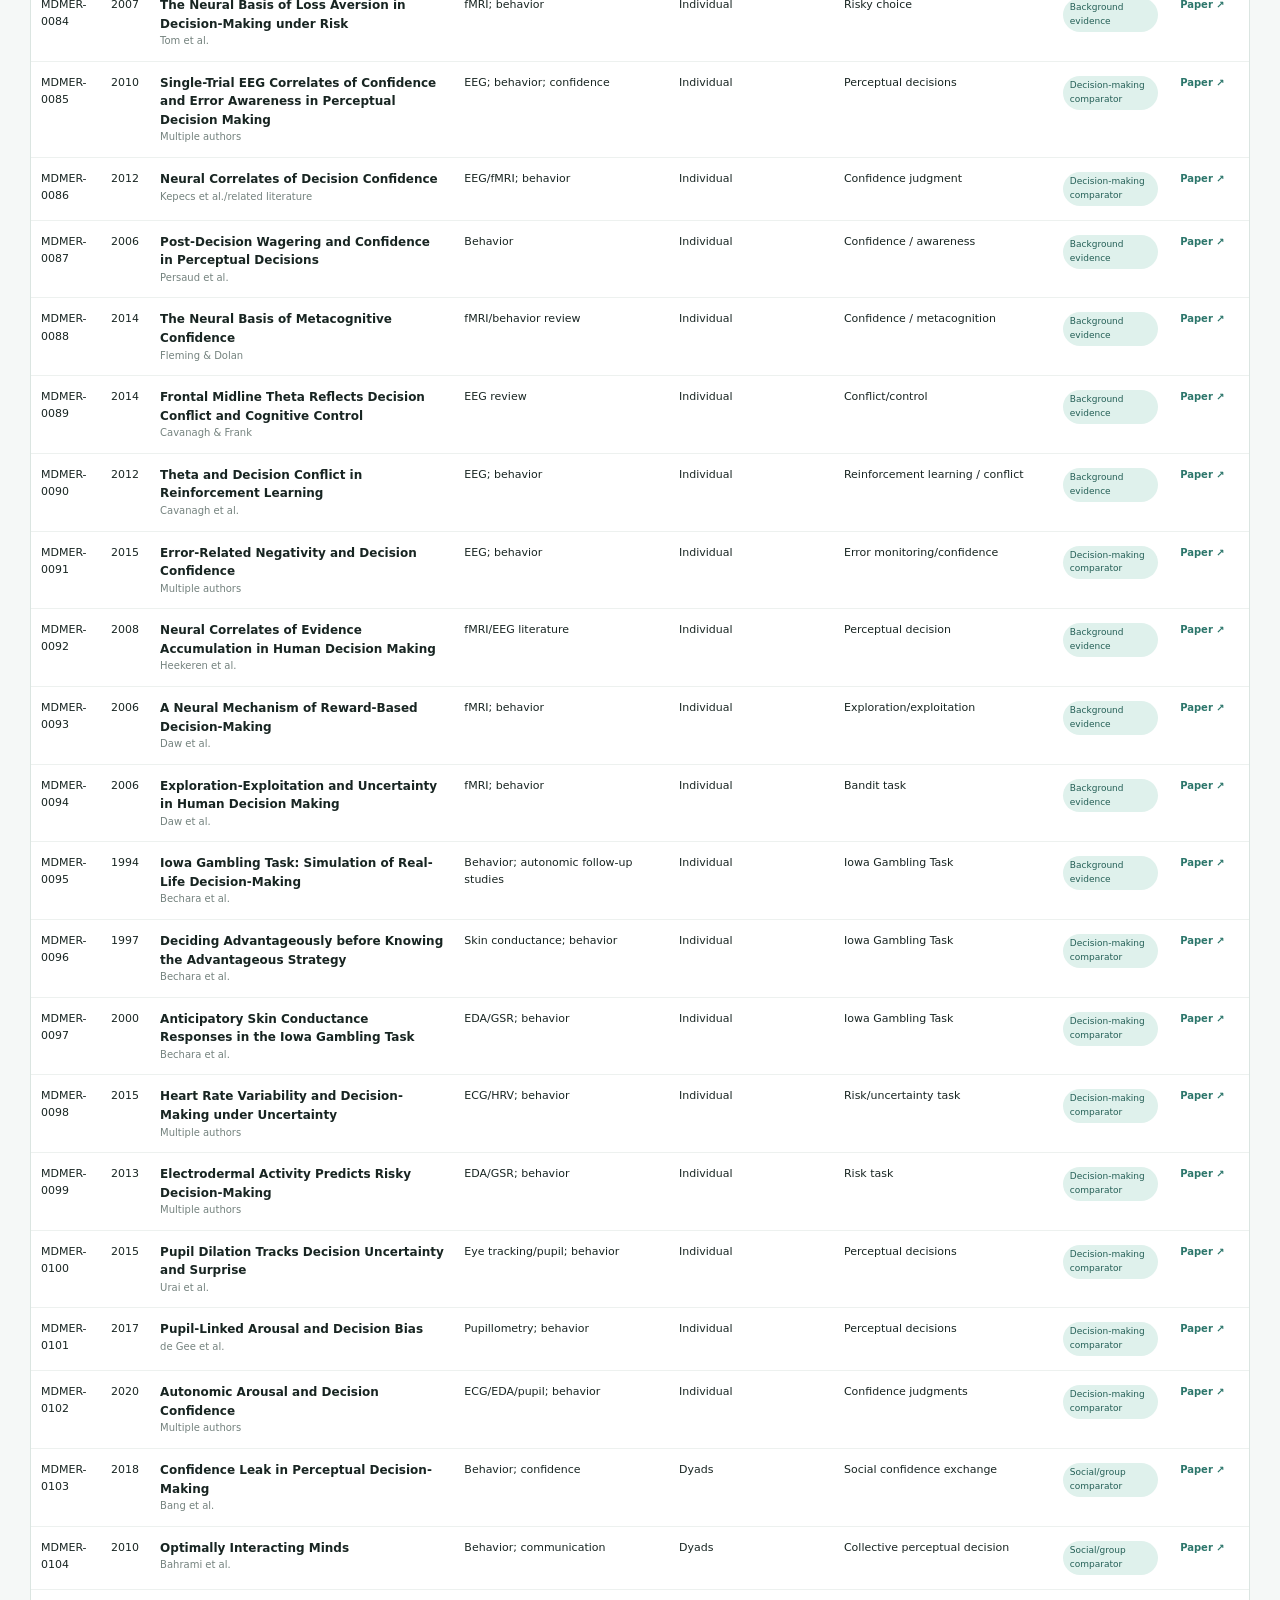
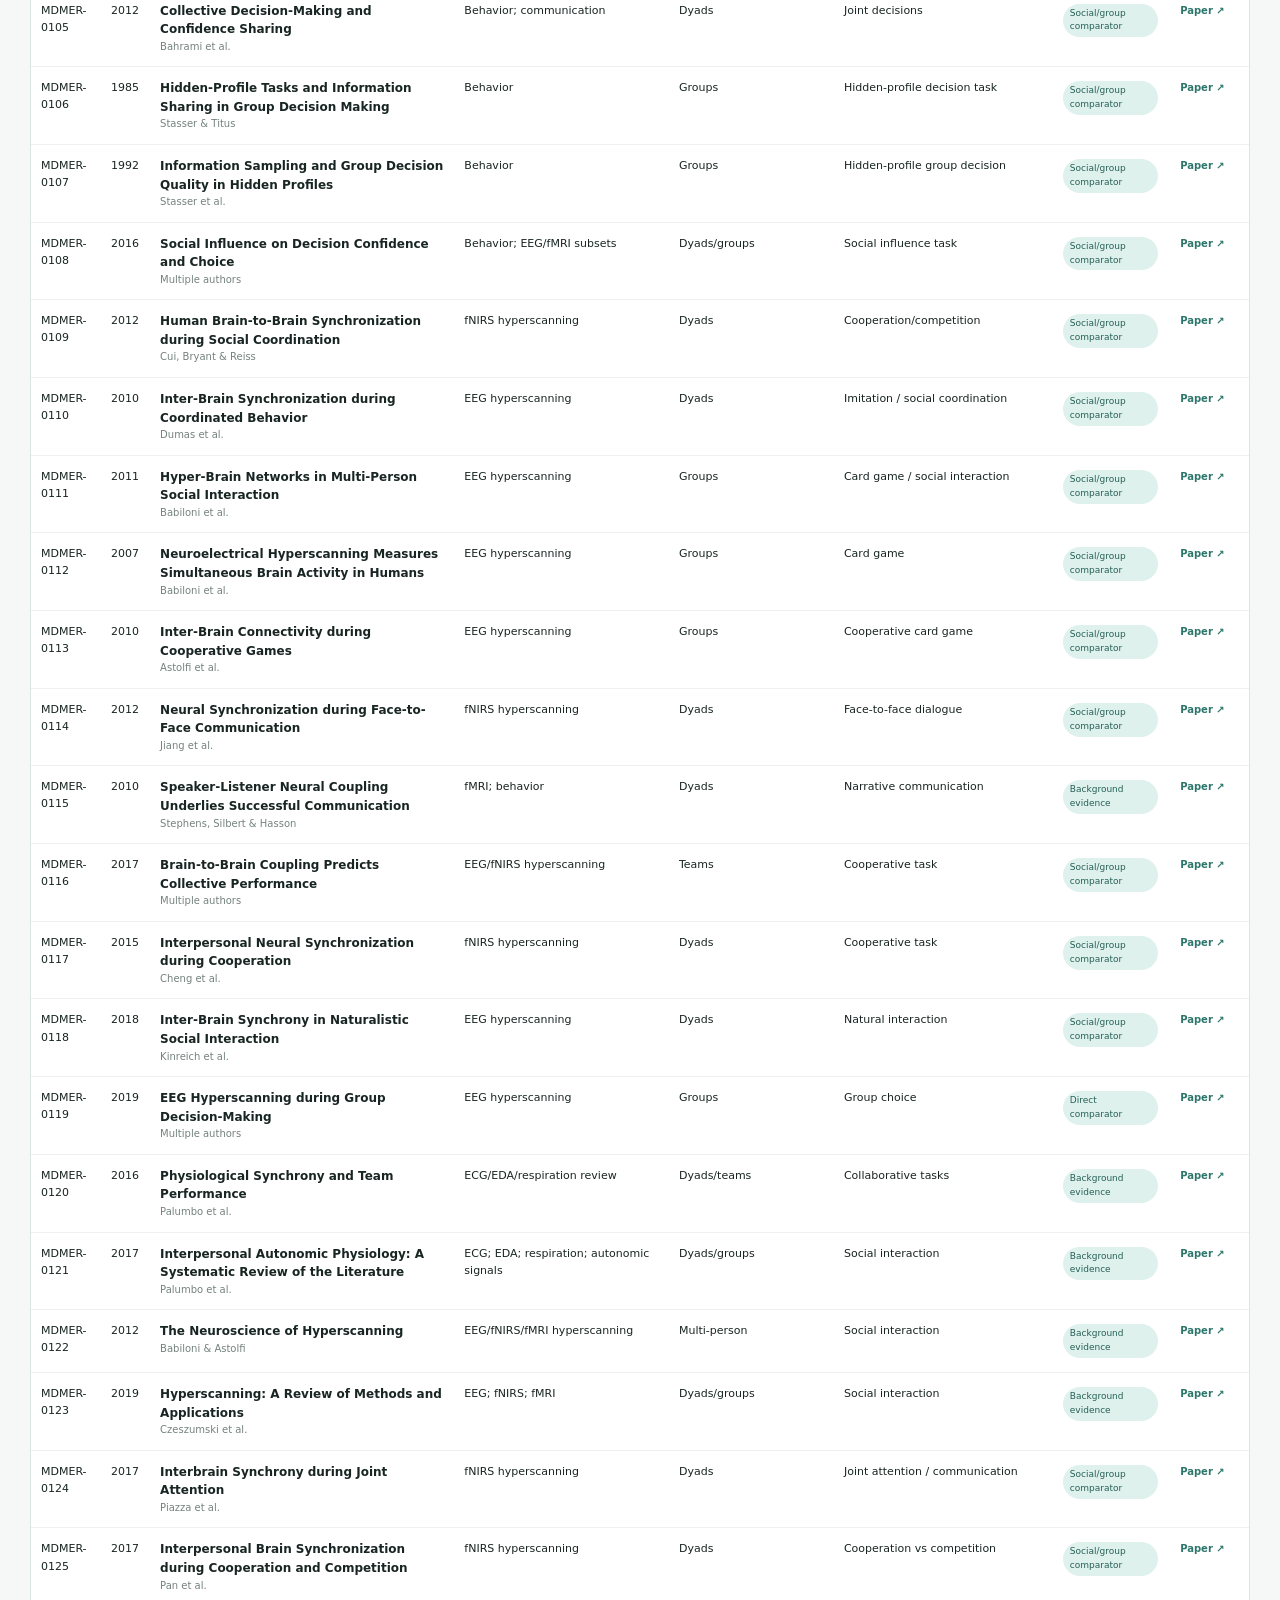
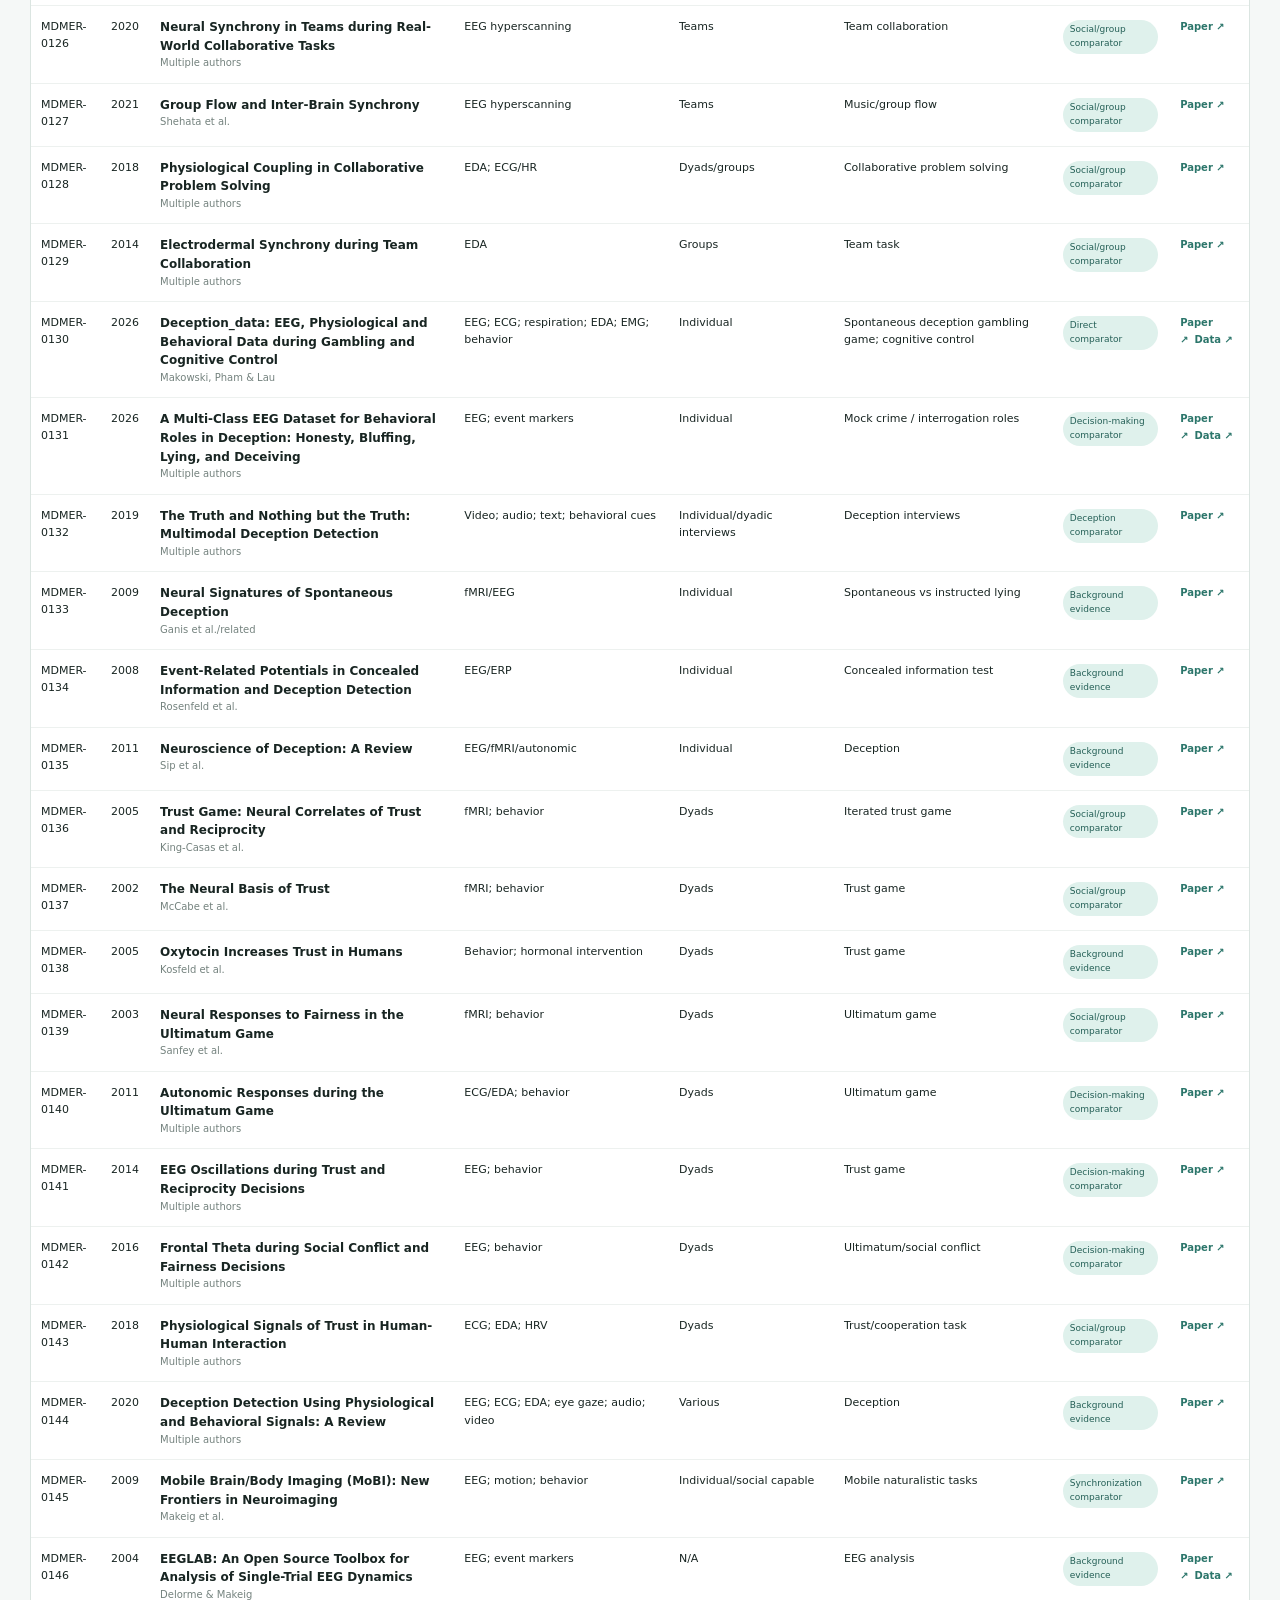
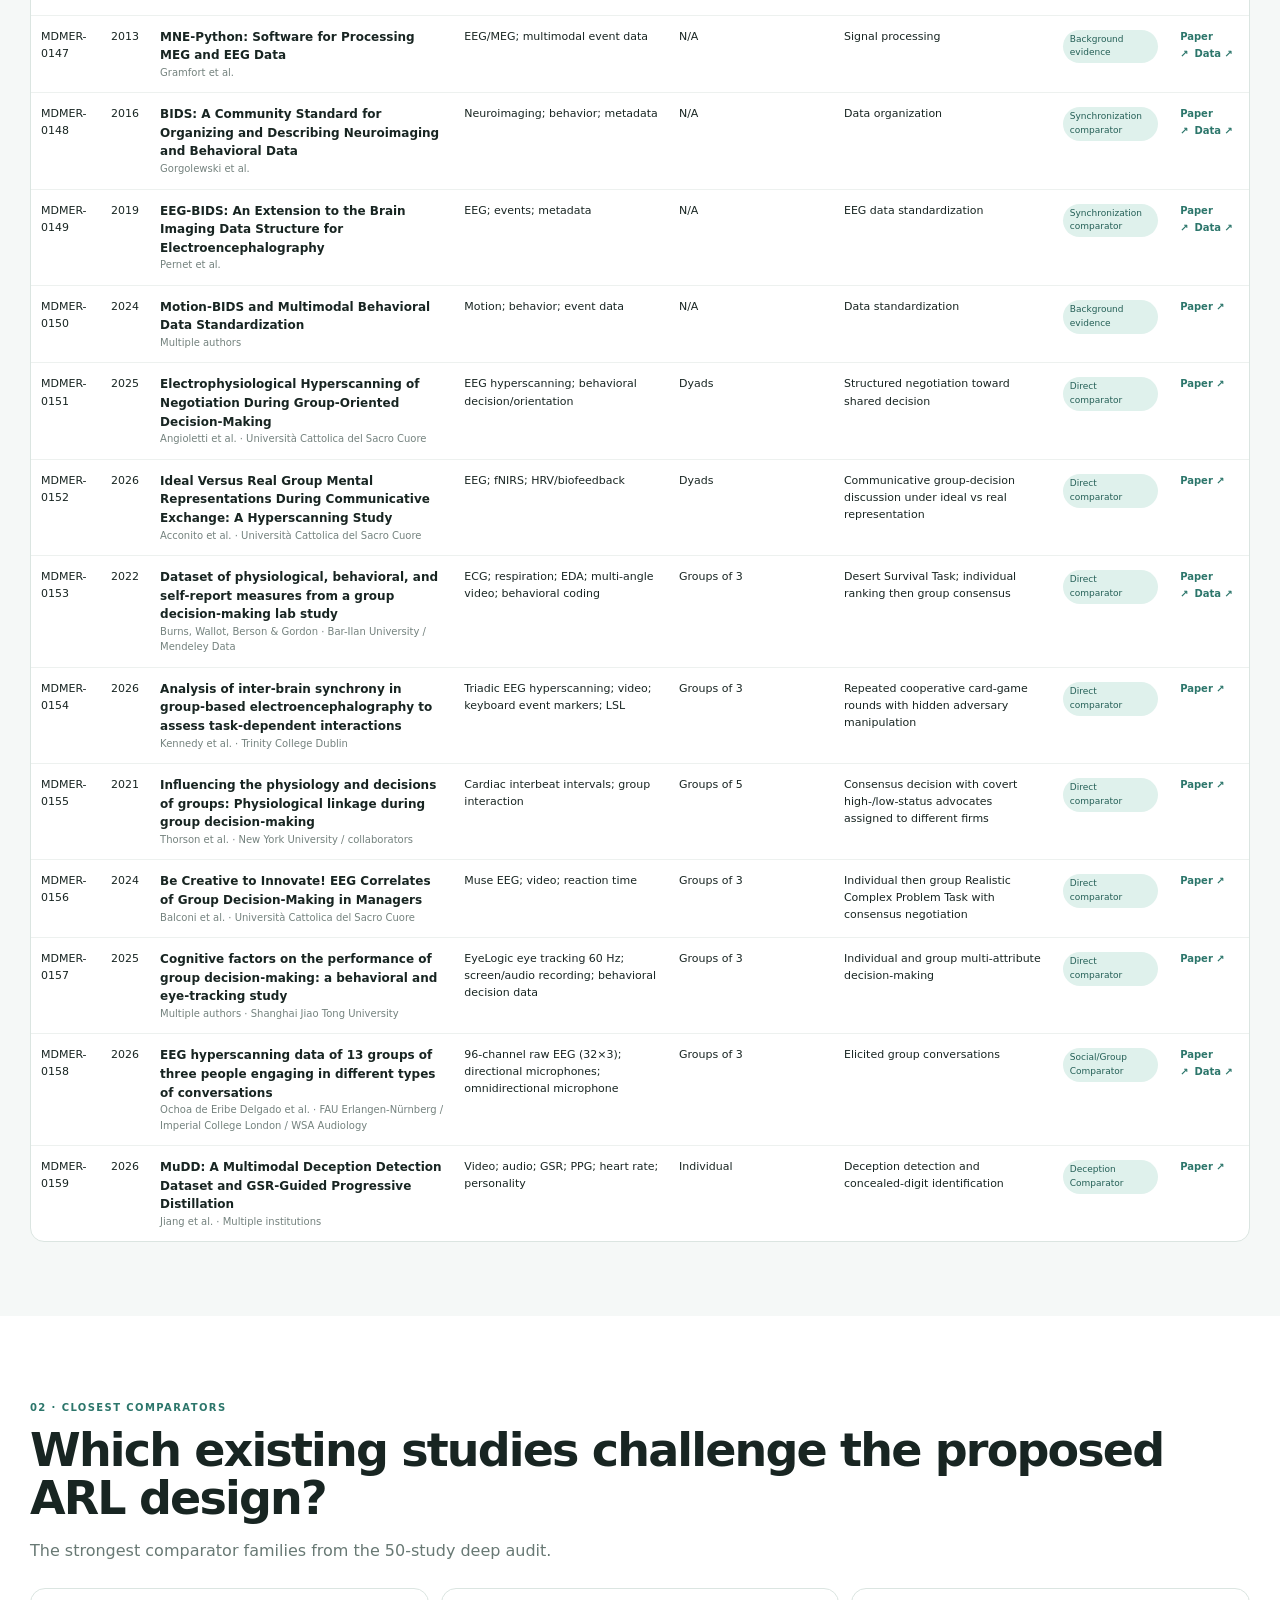
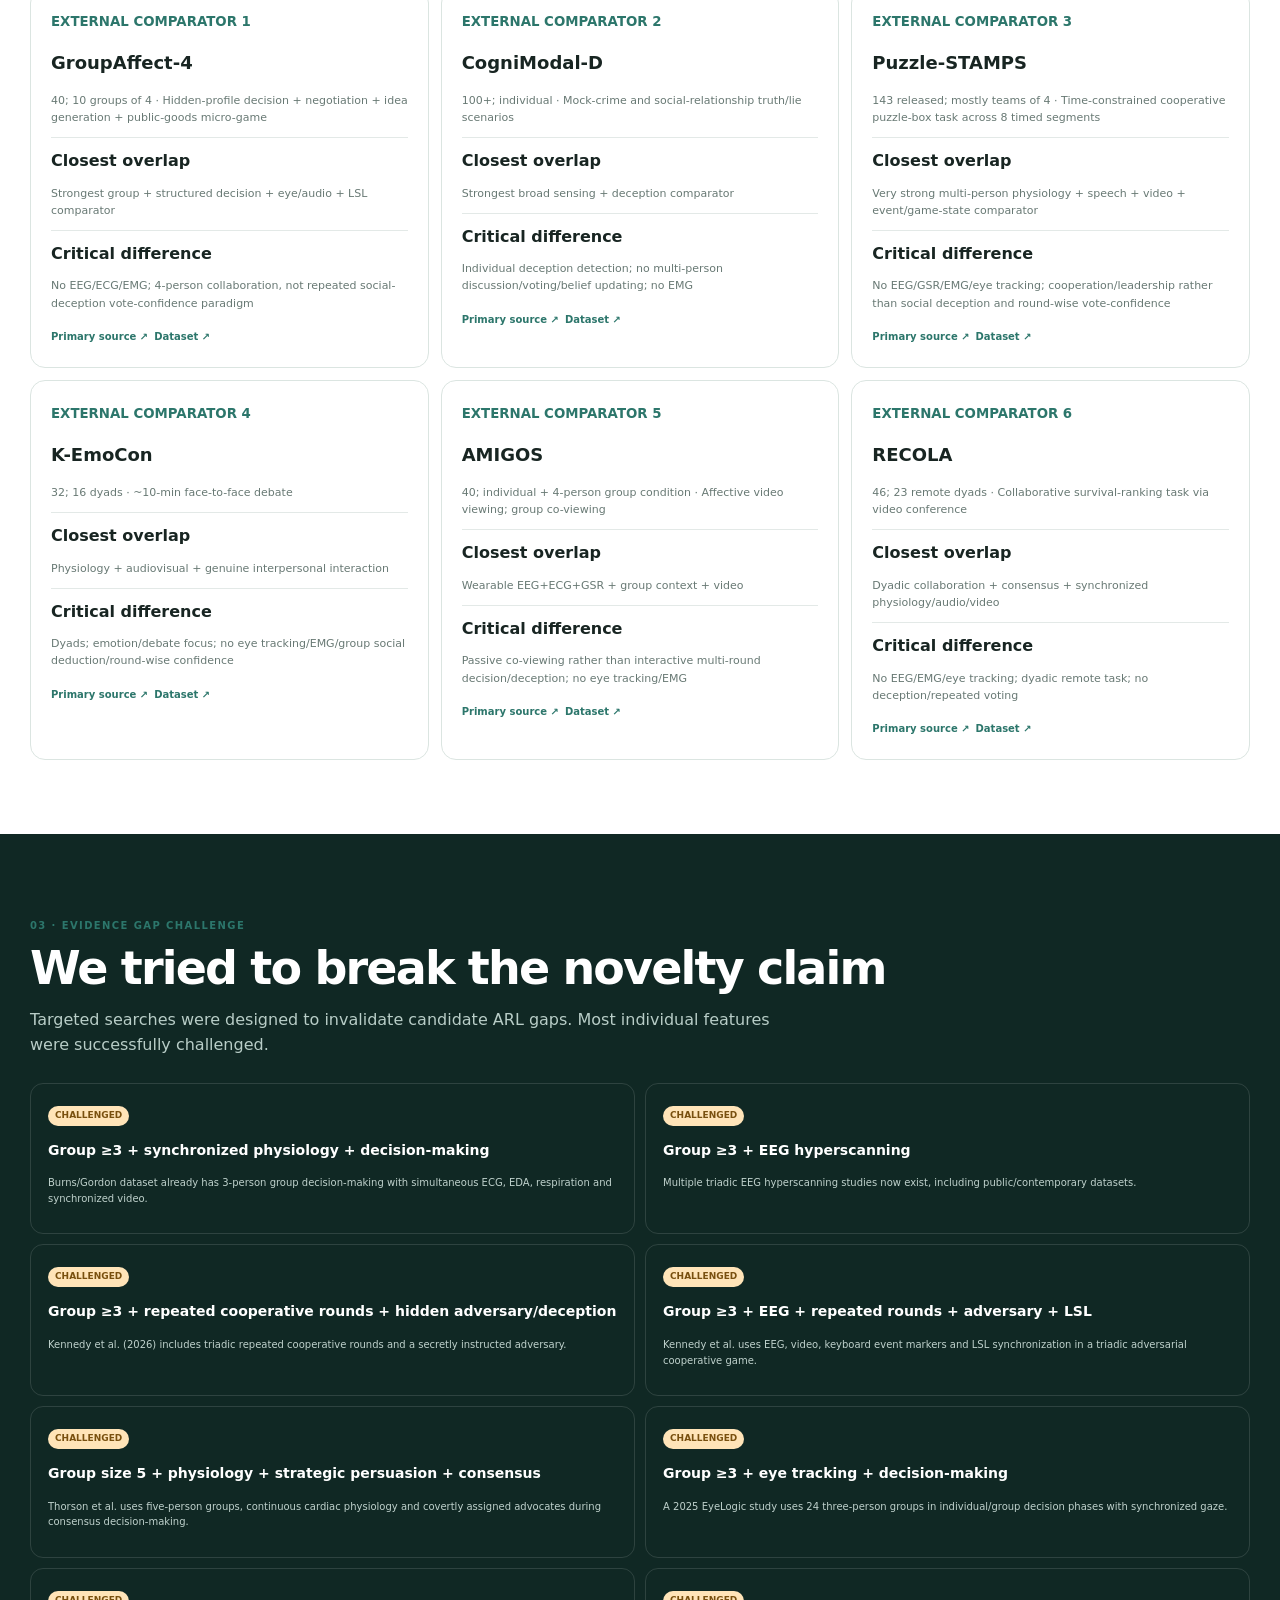
==== commit 8b06d531: "Add files via upload Version2.2" ====
--- a/index.html
+++ b/index.html
@@ -1,7 +1,17 @@
-<!doctype html><html lang="en"><head><meta charset="utf-8"><meta name="viewport" content="width=device-width,initial-scale=1"><title>ARL Research Repository</title><meta name="description" content="Interactive research repository for multimodal physiological computing, social interaction, and human decision-making datasets and papers."><link rel="stylesheet" href="assets/style.css"></head><body>
-<header><div class="wrap nav"><a class="brand" href="#">ARL Research Repository</a><nav><a href="#explorer">Explorer</a><a href="methodology.html">How to Use</a><a href="#about">About</a><a href="ARL_Research_Repository_v1_First_50.xlsx">Download Excel</a></nav></div></header>
-<main><section class="hero"><div class="wrap"><span class="eyebrow">Research knowledge portal · v1.1</span><h1>Mapping multimodal human research.</h1><p>A curated, searchable repository of datasets and papers spanning physiological sensing, group interaction, decision-making, deception, eye tracking, and multimodal synchronization.</p><div class="stats"><div><b id="paperCount">50</b><span>records</span></div><div><b id="datasetCount">—</b><span>dataset papers</span></div><div><b id="categoryCount">—</b><span>categories</span></div></div></div></section>
-<section id="explorer" class="wrap section"><div class="sectionhead"><div><span class="eyebrow">Explorer</span><h2>Search the first 50 papers</h2></div><p>Filter by category, tier, modality, task, group setting, or any keyword.</p></div>
-<div class="controls"><input id="search" placeholder="Search EEG, deception, LSL, group interaction…"><select id="category"><option value="">All categories</option></select><select id="tier"><option value="">All tiers</option></select><select id="type"><option value="">All types</option></select></div><div id="resultCount" class="resultcount"></div><div id="cards" class="grid"></div></section>
-<section id="about" class="about"><div class="wrap"><span class="eyebrow">Why this exists</span><h2>From literature spreadsheet to living research infrastructure.</h2><p>This portal organizes literature relevant to multimodal physiological computing and the ARL human decision-making research program. The long-term goal is a transparent, versioned resource that supports dataset discovery, systematic review, experimental design, and gap analysis.</p><div class="pillrow"><span>EEG</span><span>ECG</span><span>EDA / GSR</span><span>EMG</span><span>Eye tracking</span><span>Audio</span><span>Video</span><span>Group interaction</span><span>Decision making</span></div></div></section></main>
-<footer><div class="wrap">ARL Research Repository · Curated research resource · Data source: Master_50 workbook</div></footer><script src="assets/app.js"></script></body></html>
+<!doctype html><html lang="en"><head><meta charset="utf-8"><meta name="viewport" content="width=device-width,initial-scale=1">
+<title>Multimodal Decision-Making Evidence Repository</title><link rel="stylesheet" href="styles.css"></head><body>
+<header><div class="wrap nav"><a class="brand" href="#home">MDMER <small>Evidence Repository</small></a><nav><a href="#evidence">Evidence</a><a href="#comparators">Comparators</a><a href="#gaps">Evidence gaps</a><a href="#arl">Compare with ARL</a><a href="#method">Methodology</a><a href="#about">About</a></nav><a class="btn" href="downloads/MDMER_v2_Gap_Challenge_Search.xlsx">Download workbook</a></div></header>
+<main>
+<section id="home" class="hero"><div class="wrap heroGrid"><div><p class="eyebrow">Independent evidence repository · Version 2.0</p><h1>Map what exists.<br><span>Test what is different.</span></h1><p class="lead">A structured evidence map of multimodal physiological datasets and experimental studies relevant to synchronized decision-making.</p><div class="actions"><a class="btn" href="#evidence">Explore evidence</a><a class="ghost" href="#gaps">See evidence gaps</a></div><div class="note"><b>Why this repository exists.</b> It was created to characterize the published evidence landscape and evaluate how a proposed ARL-supported multimodal decision-making study compares with existing datasets and experimental work.</div></div><aside class="panel"><p>CURRENT EVIDENCE BASE</p><div class="stats"><div><b id="nRecords">—</b><span>evidence records</span></div><div><b id="nDatasets">—</b><span>dataset records</span></div><div><b>50</b><span>deep comparators</span></div><div><b>10</b><span>gap challenges</span></div></div><hr><small>Evidence window <strong id="years">—</strong></small></aside></div></section>
+<section class="identity"><div class="wrap identityGrid"><div><small>IMPORTANT DISTINCTION</small><b>External datasets and studies belong to their original authors and institutions—not ARL.</b></div><div><small>ARL'S ROLE</small><b>The proposed ARL study is a separate motivating case used to test the evidence landscape.</b></div></div></section>
+<section id="evidence" class="section alt"><div class="wrap"><p class="eyebrow">01 · Evidence explorer</p><h2>Search the published landscape</h2><p class="sub">Explore external datasets, experimental studies, reviews and methods papers. Each record retains its original source information.</p>
+<div class="filters"><input id="q" placeholder="Search title, author, modality, task…"><select id="tier"><option value="">All tiers</option></select><select id="type"><option value="">All record types</option></select><select id="role"><option value="">All evidence roles</option></select><button id="reset">Reset</button></div>
+<div class="count"><b id="visible">0</b> records shown</div><div class="tablebox"><table><thead><tr><th>ID</th><th>Year</th><th>External evidence</th><th>Modalities</th><th>Interaction</th><th>Task</th><th>Role</th><th>Sources</th></tr></thead><tbody id="rows"></tbody></table></div></div></section>
+<section id="comparators" class="section"><div class="wrap"><p class="eyebrow">02 · Closest comparators</p><h2>Which existing studies challenge the proposed ARL design?</h2><p class="sub">The strongest comparator families from the 50-study deep audit.</p><div id="cards" class="cards"></div></div></section>
+<section id="gaps" class="section dark"><div class="wrap"><p class="eyebrow">03 · Evidence gap challenge</p><h2>We tried to break the novelty claim</h2><p class="sub light">Targeted searches were designed to invalidate candidate ARL gaps. Most individual features were successfully challenged.</p><div id="verdicts" class="verdicts"></div><div class="survive"><small>STRONGEST SURVIVING WORKING GAP</small><h3>Group ≥3 + neural and peripheral physiology + eye tracking + audio/video + repeated decisions + explicit confidence + deception + event-level synchronization</h3><p>No match was found among the audited comparators and targeted gap-challenge results. This is a working evidence-gap hypothesis, not a claim that ARL is definitively the first such study.</p></div></div></section>
+<section id="arl" class="section"><div class="wrap"><p class="eyebrow">04 · Separate motivating case</p><h2>Compare external evidence with the proposed ARL study</h2><p class="sub">ARL is shown only as a comparison target. All other records remain independent published work.</p><div class="compareGrid"><div class="arlCard"><small>PROPOSED / ONGOING STUDY</small><h3>ARL multimodal decision-making study</h3><p>Five interacting participants complete repeated social-deduction decision rounds involving discussion, voting, confidence and reasoning.</p><div id="arlTags"></div></div><div class="compare"><label>Choose comparator<select id="compareSel"></select></label><div id="compareBody"></div></div></div></div></section>
+<section id="method" class="section alt"><div class="wrap"><p class="eyebrow">05 · Methodology</p><h2>How the repository is organized</h2><p class="sub">Tiering reflects relevance to the evidence question—not scientific quality.</p><div class="tiers"><article><b>Tier 1</b><h3>Core / direct evidence</h3><p>Studies that materially challenge or inform the proposed ARL design.</p></article><article><b>Tier 2</b><h3>Social & group interaction</h3><p>Collaboration, conversation, teams and group dynamics.</p></article><article><b>Tier 3</b><h3>Decision evidence</h3><p>Decision-making, confidence, uncertainty, trust and deception.</p></article><article><b>Tier 4</b><h3>Modality & measurement</h3><p>EEG, ECG, EDA, EMG, eye tracking and measurement methods.</p></article><article><b>Tier 5</b><h3>Acquisition & infrastructure</h3><p>Synchronization, event markers, standards and platforms.</p></article></div></div></section>
+<section class="section download"><div class="wrap dlGrid"><div><p class="eyebrow">06 · Research files</p><h2>Download the evidence behind the portal</h2></div><div class="downloads"><a href="downloads/MDMER_v2_Gap_Challenge_Search.xlsx"><b>Full workbook</b><span>.xlsx</span></a><a href="downloads/master_evidence.csv"><b>Master evidence</b><span>.csv</span></a><a href="downloads/direct_comparator_audit_50.csv"><b>50-comparator audit</b><span>.csv</span></a><a href="downloads/gap_challenge_search.csv"><b>Gap challenge</b><span>.csv</span></a><a href="data/mdmer_v2.json"><b>Portal data</b><span>.json</span></a></div></div></section>
+<section id="about" class="section"><div class="wrap about"><div><p class="eyebrow">About</p><h2>A literature resource built to test a research gap</h2></div><div><p><b>Scope.</b> Multimodal physiological datasets and experimental studies relevant to synchronized human decision-making.</p><p><b>Ownership.</b> External datasets and publications belong to their respective authors, institutions and publishers. Their inclusion here does not imply ARL authorship, sponsorship or ownership.</p><p><b>Status.</b> This is a curated evidence resource with a 50-study comparator audit and targeted gap-challenge layer. It should not yet be described as a completed systematic review.</p><p><b>Interpretation.</b> “Not found” means not found within the evidence reviewed to date; it does not prove global absence from the literature.</p></div></div></section>
+</main><footer><div class="wrap">Multimodal Decision-Making Evidence Repository · v2.0</div></footer>
+<script src="data/data.js"></script><script src="app.js"></script></body></html>
--- a/styles.css
+++ b/styles.css
@@ -0,0 +1 @@
+body{margin:0;font-family:Inter,system-ui,sans-serif;color:#182522;line-height:1.55}*{box-sizing:border-box}.wrap{max-width:1220px;width:calc(100% - 44px);margin:auto}header{position:sticky;top:0;background:#fffffff2;border-bottom:1px solid #dbe5e1;z-index:5}.nav{height:72px;display:flex;align-items:center;gap:24px}.brand{text-decoration:none;font-weight:900;letter-spacing:.06em}.brand small{display:block;font-size:10px;color:#71807c}.nav nav{margin-left:auto;display:flex;gap:17px}.nav nav a{text-decoration:none;font-size:12px;color:#435650}.btn,.ghost{display:inline-block;text-decoration:none;border-radius:999px;padding:10px 16px;font-size:12px;font-weight:800}.btn{background:#2c766b;color:white}.ghost{border:1px solid #8ebdb3;color:#2c766b}.hero{padding:78px 0 52px;background:#f5f9f7}.heroGrid{display:grid;grid-template-columns:1.2fr .8fr;gap:55px;align-items:center}.eyebrow{font-size:10px;letter-spacing:.14em;text-transform:uppercase;color:#2c766b;font-weight:900}.hero h1{font-size:72px;line-height:.95;letter-spacing:-.05em;margin:12px 0}.hero h1 span{color:#2c766b}.lead{font-size:19px;color:#526560}.actions{display:flex;gap:10px;margin:25px 0}.note{border-left:4px solid #2c766b;background:#eaf5f1;padding:13px 15px;font-size:12px}.panel{background:#102824;color:white;padding:25px;border-radius:20px}.panel>p{font-size:10px;letter-spacing:.12em;color:#9fc3bb}.stats{display:grid;grid-template-columns:1fr 1fr;gap:9px}.stats div{border:1px solid #ffffff20;padding:15px;border-radius:12px}.stats b{display:block;font-size:29px}.stats span{font-size:10px;color:#b9d0ca}.panel small{display:flex;justify-content:space-between;color:#afc6c0}.identity{padding:18px 0}.identityGrid{display:grid;grid-template-columns:1fr 1fr;border:1px solid #dbe5e1;border-radius:14px;overflow:hidden}.identityGrid div{padding:17px}.identityGrid div+div{border-left:1px solid #dbe5e1}.identityGrid small{display:block;font-size:9px;color:#71807c}.section{padding:74px 0}.alt{background:#f5f8f7}.dark{background:#102824;color:white}.section h2{font-size:46px;line-height:1.05;letter-spacing:-.04em;margin:7px 0}.sub{color:#687974;max-width:780px}.light{color:#b8cdc7}.filters{display:grid;grid-template-columns:2fr 1fr 1fr 1fr auto;gap:8px;margin:25px 0 12px}.filters input,.filters select,.filters button,.compare select{padding:10px;border:1px solid #d8e2df;border-radius:9px;background:white}.count{text-align:right;font-size:11px;color:#687974}.tablebox{overflow:auto;border:1px solid #dbe5e1;border-radius:14px;background:white}table{border-collapse:collapse;width:100%;min-width:1200px}th{background:#ebf2f0;text-align:left;font-size:9px;text-transform:uppercase;letter-spacing:.07em;padding:10px}td{font-size:11px;padding:12px 10px;border-top:1px solid #edf1ef;vertical-align:top}.title{font-weight:800;font-size:12px}.meta{font-size:10px;color:#74827e}.tag{display:inline-block;background:#dff1ec;color:#245f56;border-radius:999px;padding:3px 7px;font-size:9px;margin:2px}.src{color:#2c766b;font-weight:800;text-decoration:none;font-size:10px;margin-right:6px}.cards{display:grid;grid-template-columns:repeat(3,1fr);gap:12px;margin-top:25px}.card{border:1px solid #dbe5e1;border-radius:15px;padding:20px}.card small{color:#2c766b;font-weight:900}.card h3{font-size:18px;line-height:1.2}.card p{font-size:11px;color:#687974}.divider{border-top:1px solid #e3e9e7;margin-top:11px;padding-top:11px}.verdicts{display:grid;grid-template-columns:1fr 1fr;gap:10px;margin-top:25px}.verdict{border:1px solid #ffffff20;padding:17px;border-radius:13px}.verdict .status{display:inline-block;background:#ffe4b8;color:#79500f;padding:3px 7px;border-radius:999px;font-size:9px;font-weight:900}.verdict h3{font-size:14px}.verdict p{font-size:10px;color:#bfd1cc}.survive{background:#f1e9f7;color:#312737;padding:23px;border-radius:16px;margin-top:22px}.survive h3{font-size:22px}.survive p{color:#655d68}.compareGrid{display:grid;grid-template-columns:.75fr 1.25fr;gap:18px;margin-top:25px}.arlCard,.compare{border:1px solid #dbe5e1;border-radius:16px;padding:22px}.arlCard small{color:#2c766b;font-weight:900}.arlCard p{color:#687974}.compare label{font-size:10px;font-weight:800;display:flex;flex-direction:column;gap:5px}.crow{display:grid;grid-template-columns:160px 1fr 1fr;gap:8px;padding:7px 0;border-top:1px solid #edf1ef;font-size:10px}.crow strong{color:#586964}.cell{background:#f5f8f7;padding:6px;border-radius:6px}.cell.arl{background:#e2f2ed}.tiers{display:grid;grid-template-columns:repeat(5,1fr);gap:9px;margin-top:24px}.tiers article{background:white;border:1px solid #dbe5e1;border-radius:13px;padding:17px}.tiers article>b{font-size:10px;color:#2c766b}.tiers h3{font-size:14px}.tiers p{font-size:10px;color:#687974}.download{background:#dff1ec}.dlGrid{display:grid;grid-template-columns:1fr 1fr;gap:45px}.downloads{background:white;border:1px solid #c9ddd7;border-radius:14px;overflow:hidden}.downloads a{display:flex;justify-content:space-between;padding:14px 16px;text-decoration:none;border-top:1px solid #e3e9e7}.downloads a:first-child{border-top:0}.downloads span{font-size:10px;color:#75827f}.about{display:grid;grid-template-columns:.7fr 1.3fr;gap:55px}.about p{color:#50635e}footer{background:#0e211e;color:#cadbd7;padding:32px 0;font-size:11px}@media(max-width:900px){.nav nav{display:none}.heroGrid,.compareGrid,.dlGrid,.about{grid-template-columns:1fr}.cards,.tiers{grid-template-columns:1fr 1fr}.filters{grid-template-columns:1fr 1fr}.identityGrid{grid-template-columns:1fr}.identityGrid div+div{border-left:0;border-top:1px solid #dbe5e1}}@media(max-width:600px){.hero h1{font-size:46px}.cards,.tiers,.verdicts,.filters{grid-template-columns:1fr}.nav>.btn{display:none}.crow{grid-template-columns:1fr}.section h2{font-size:36px}}
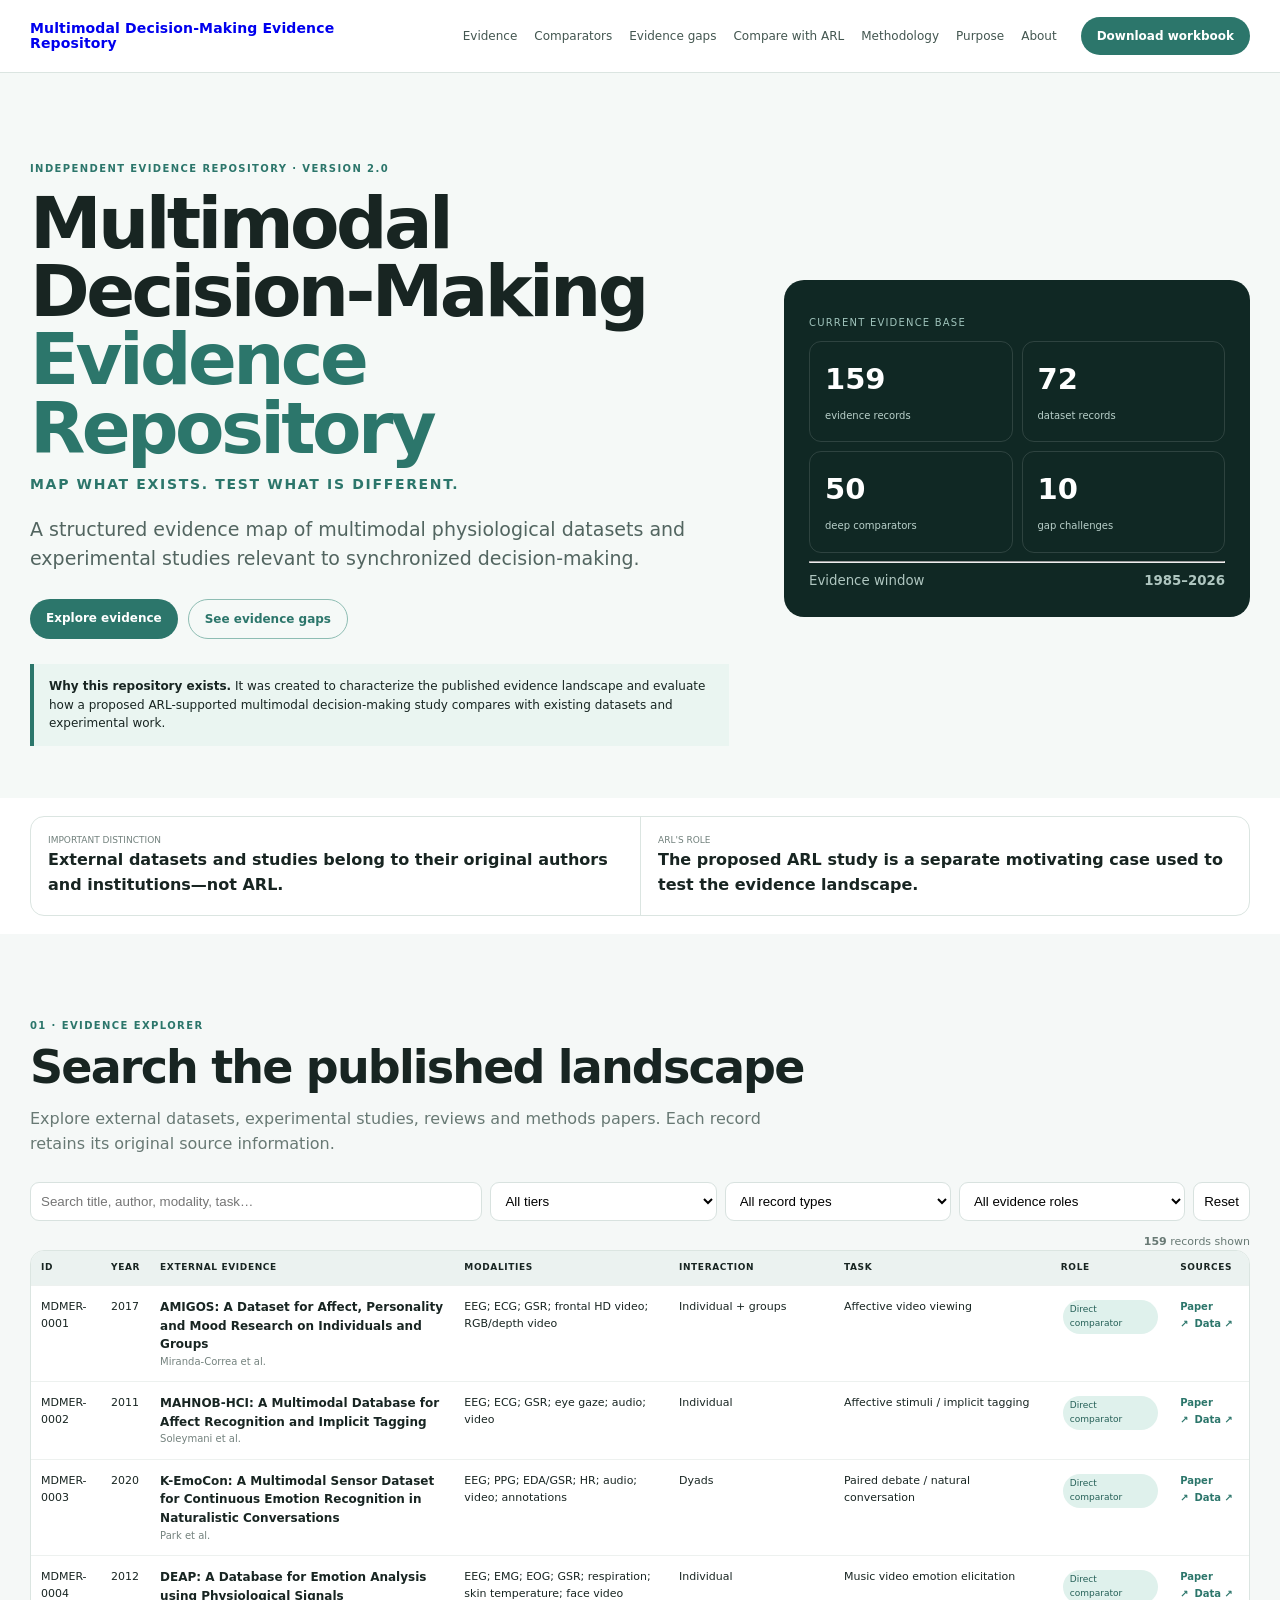
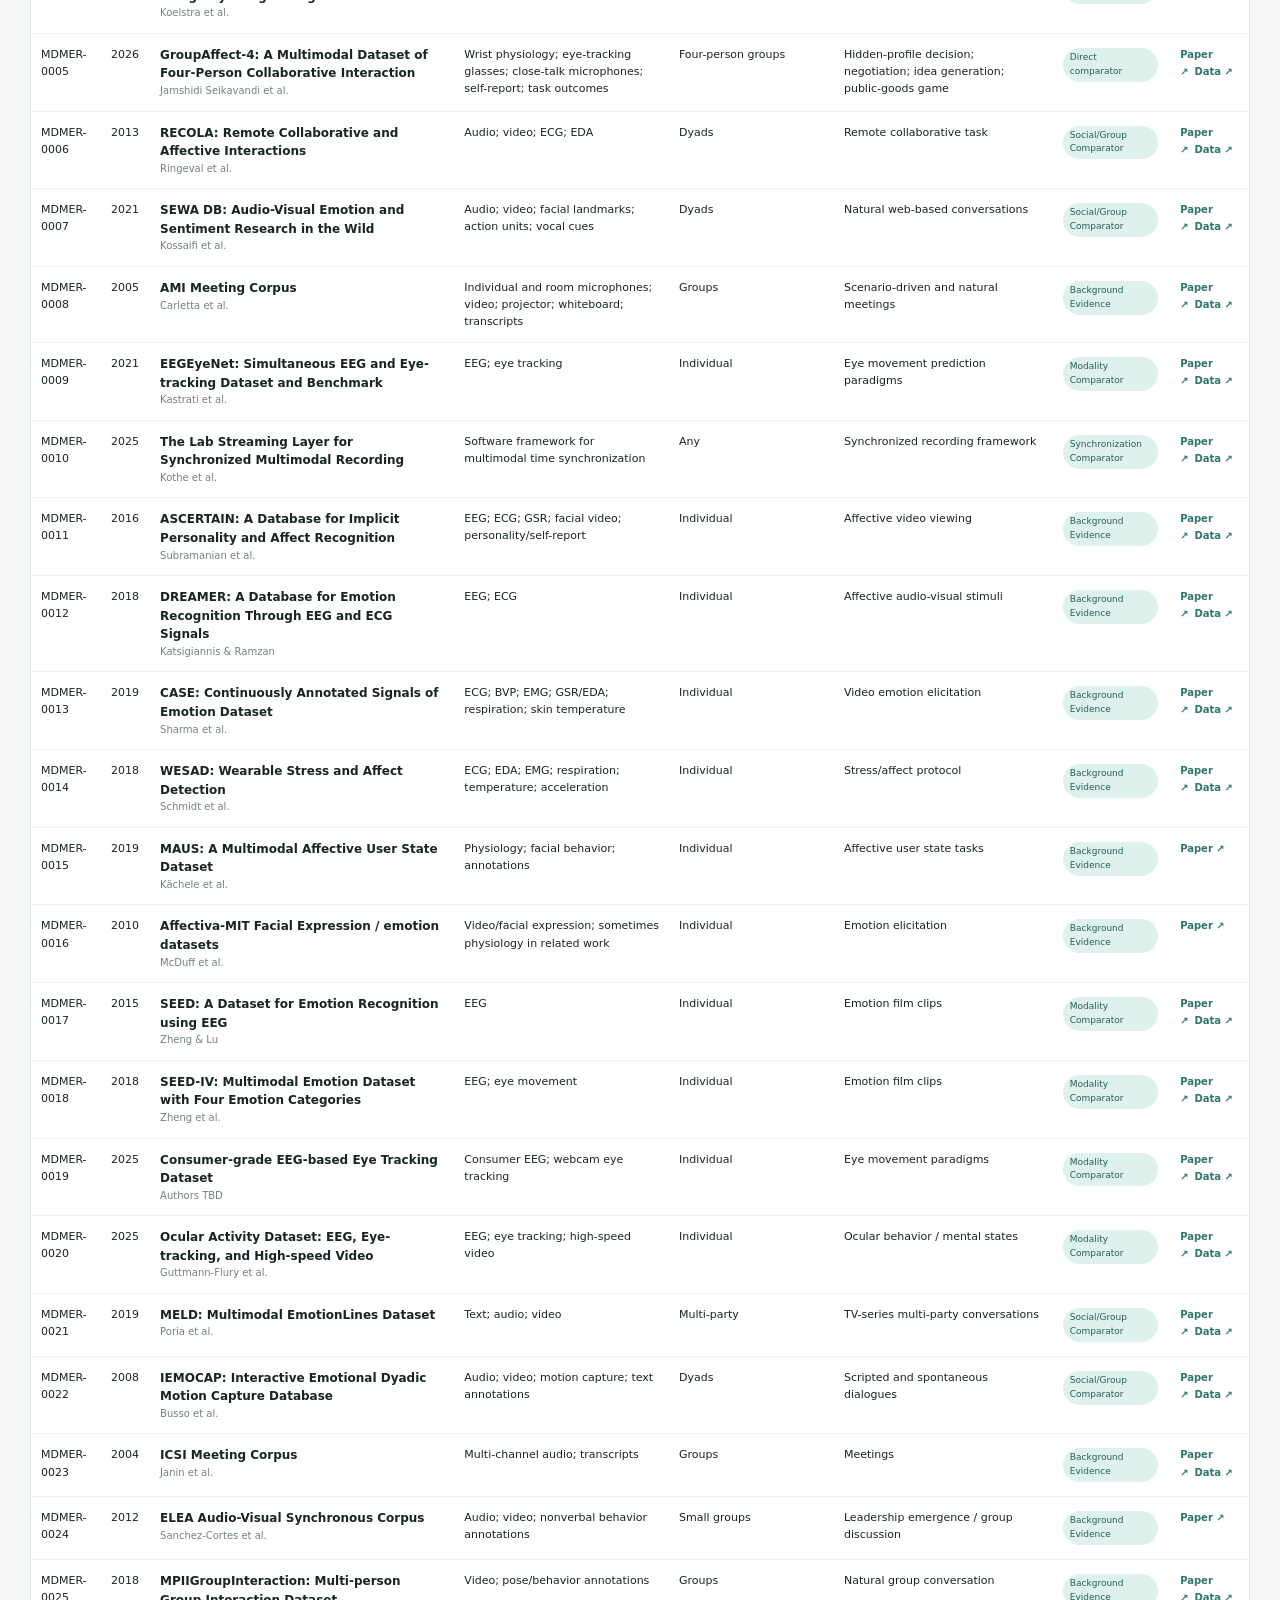
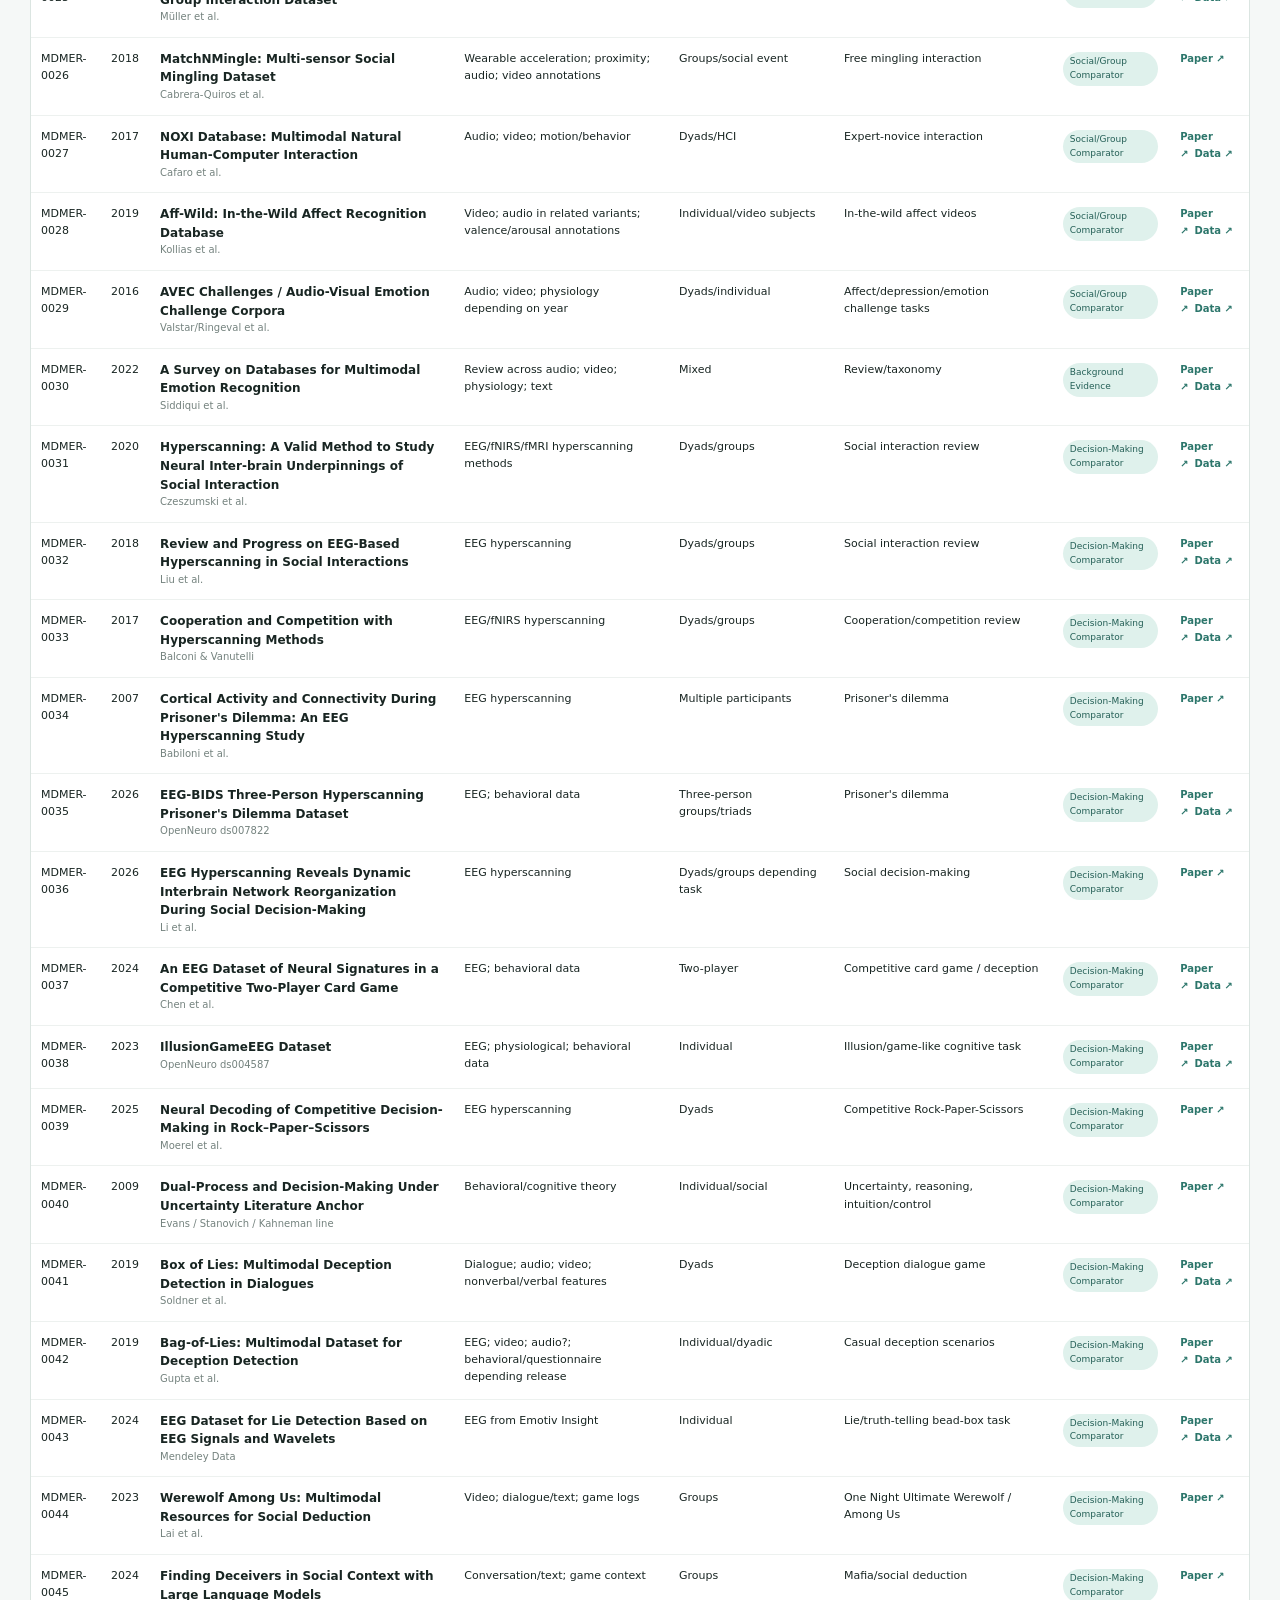
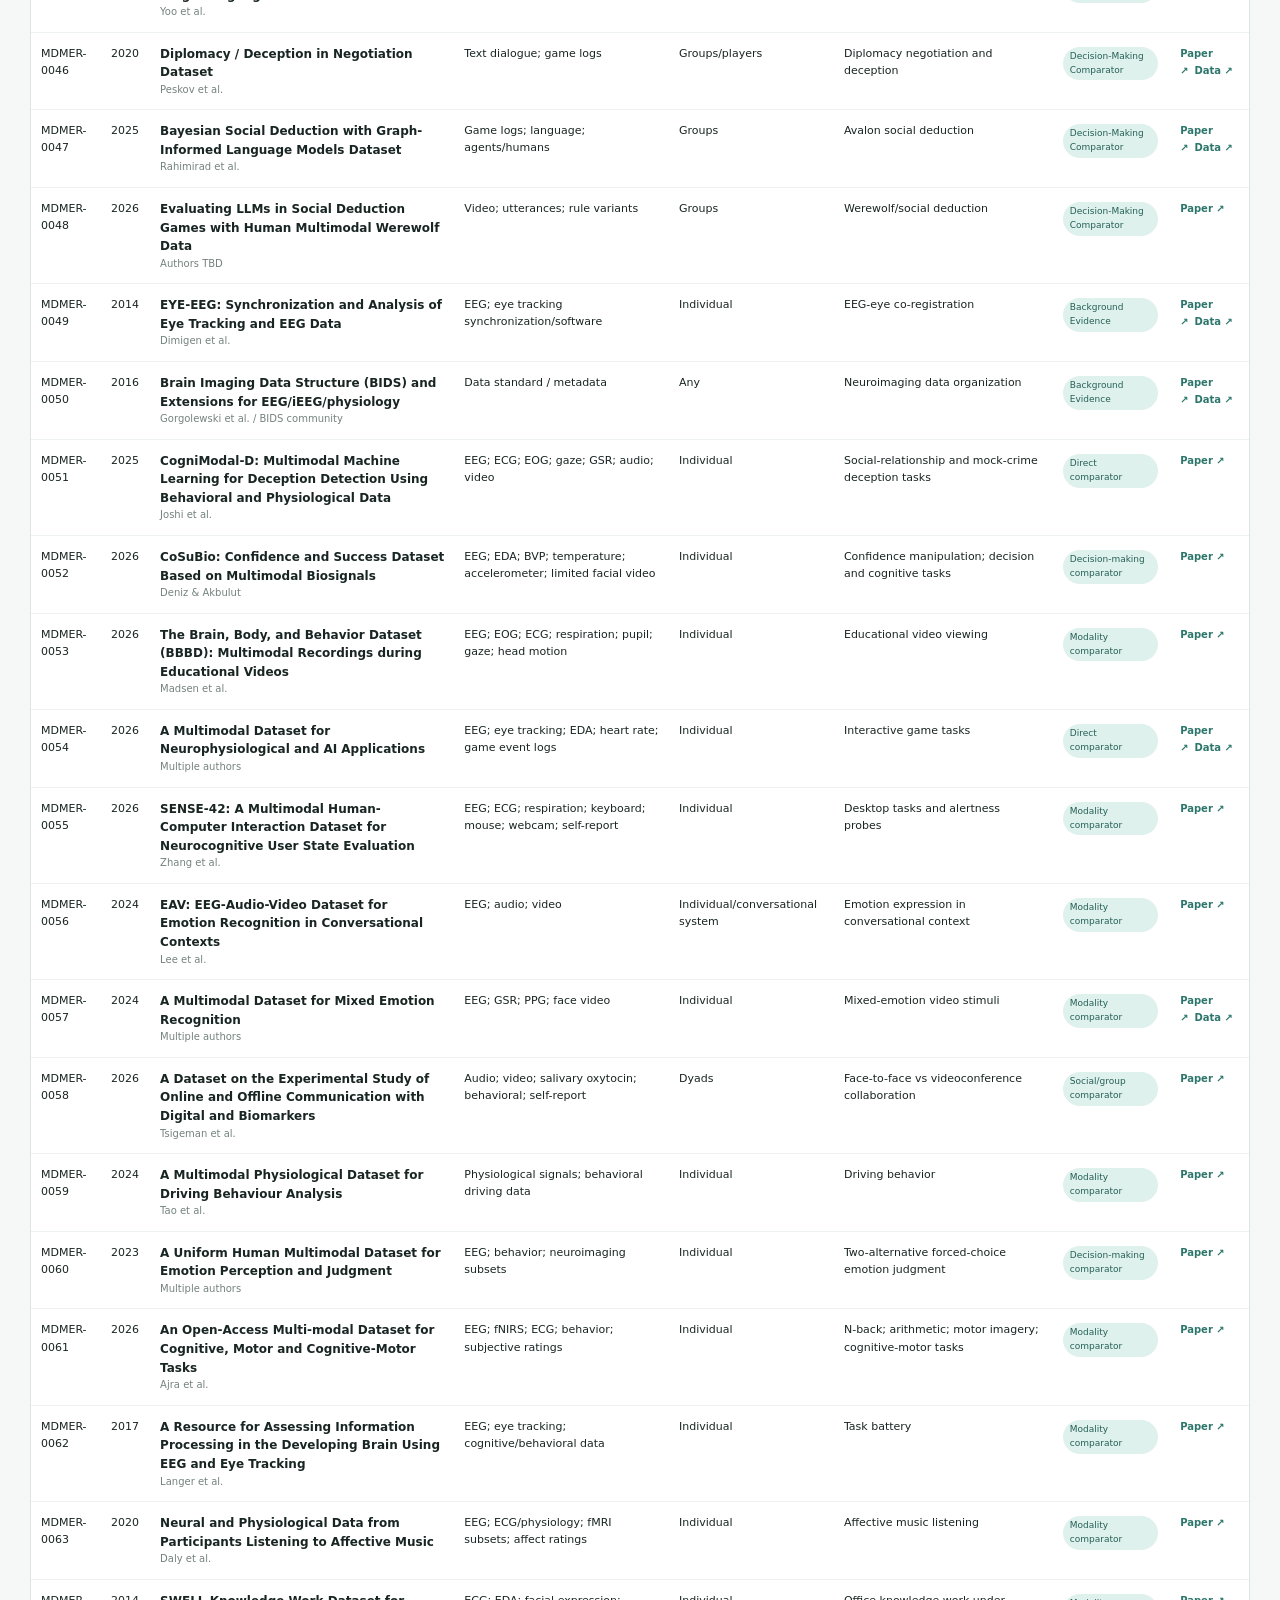
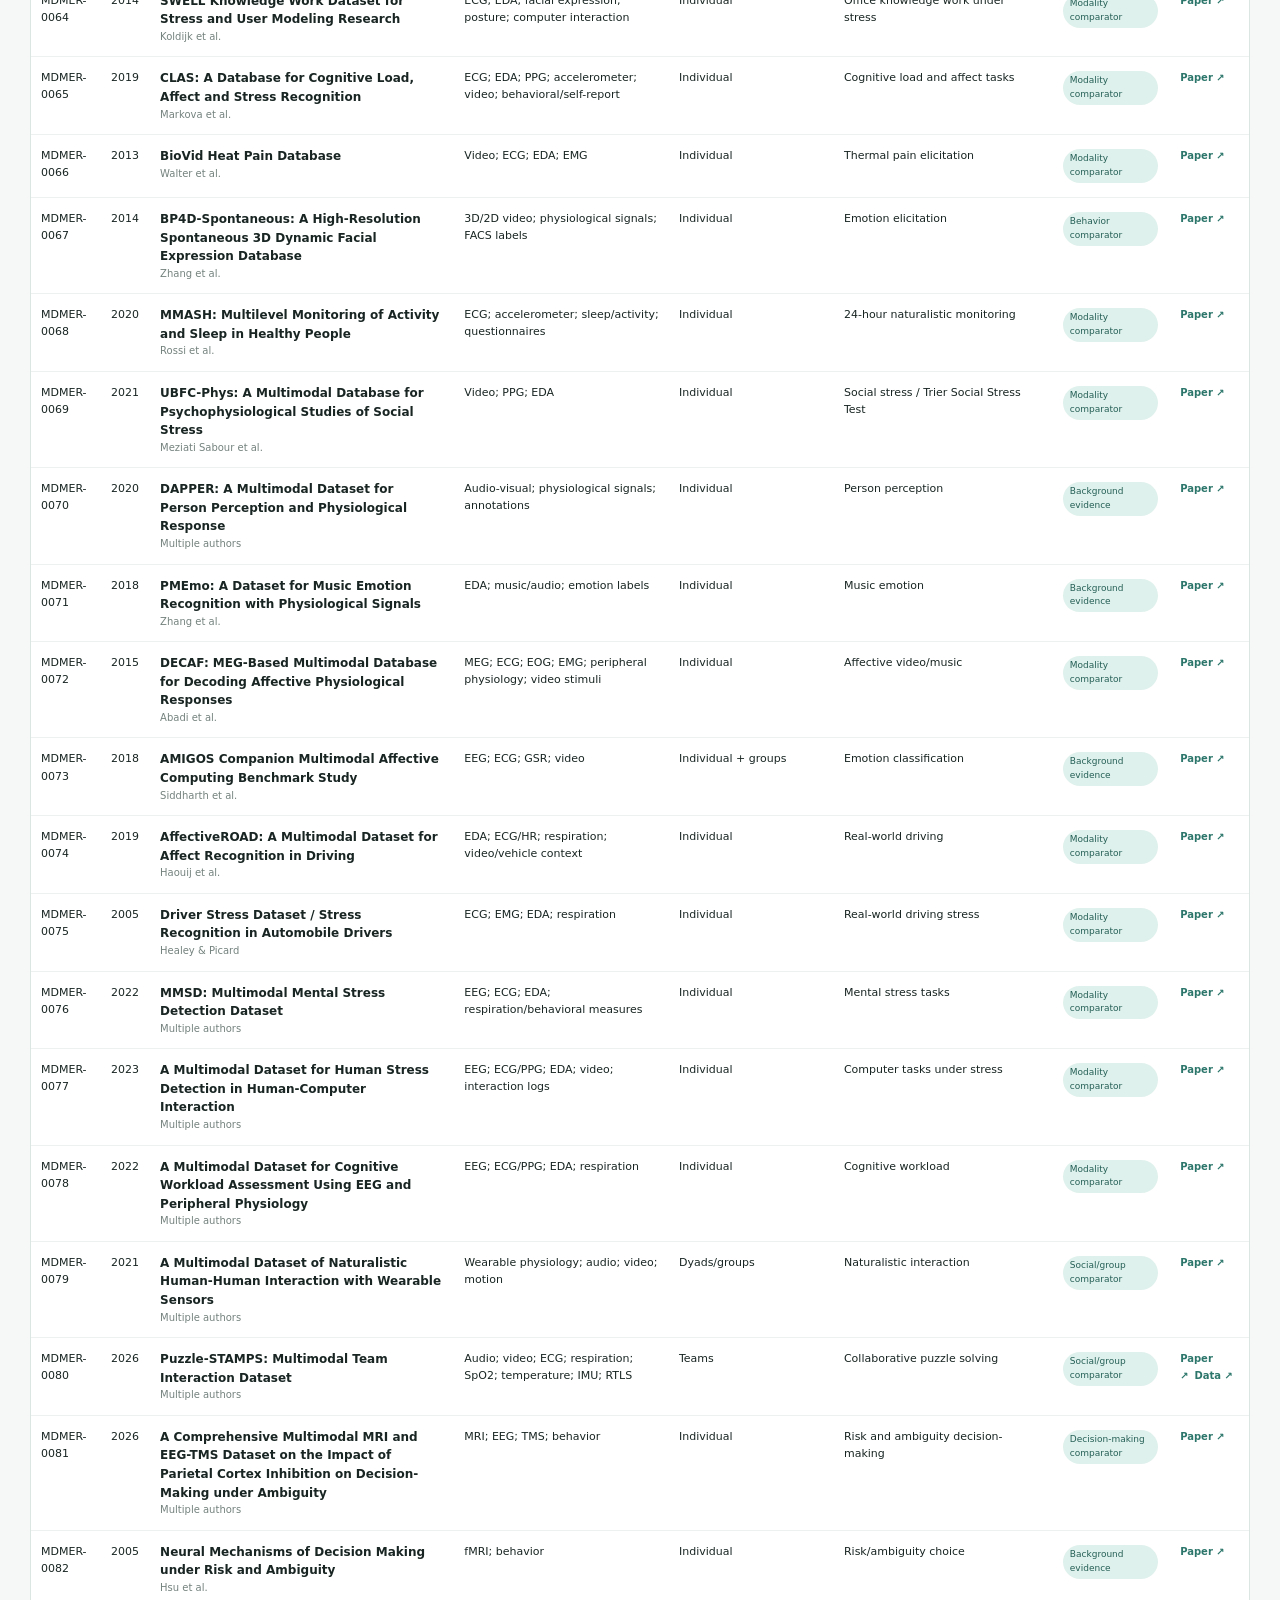
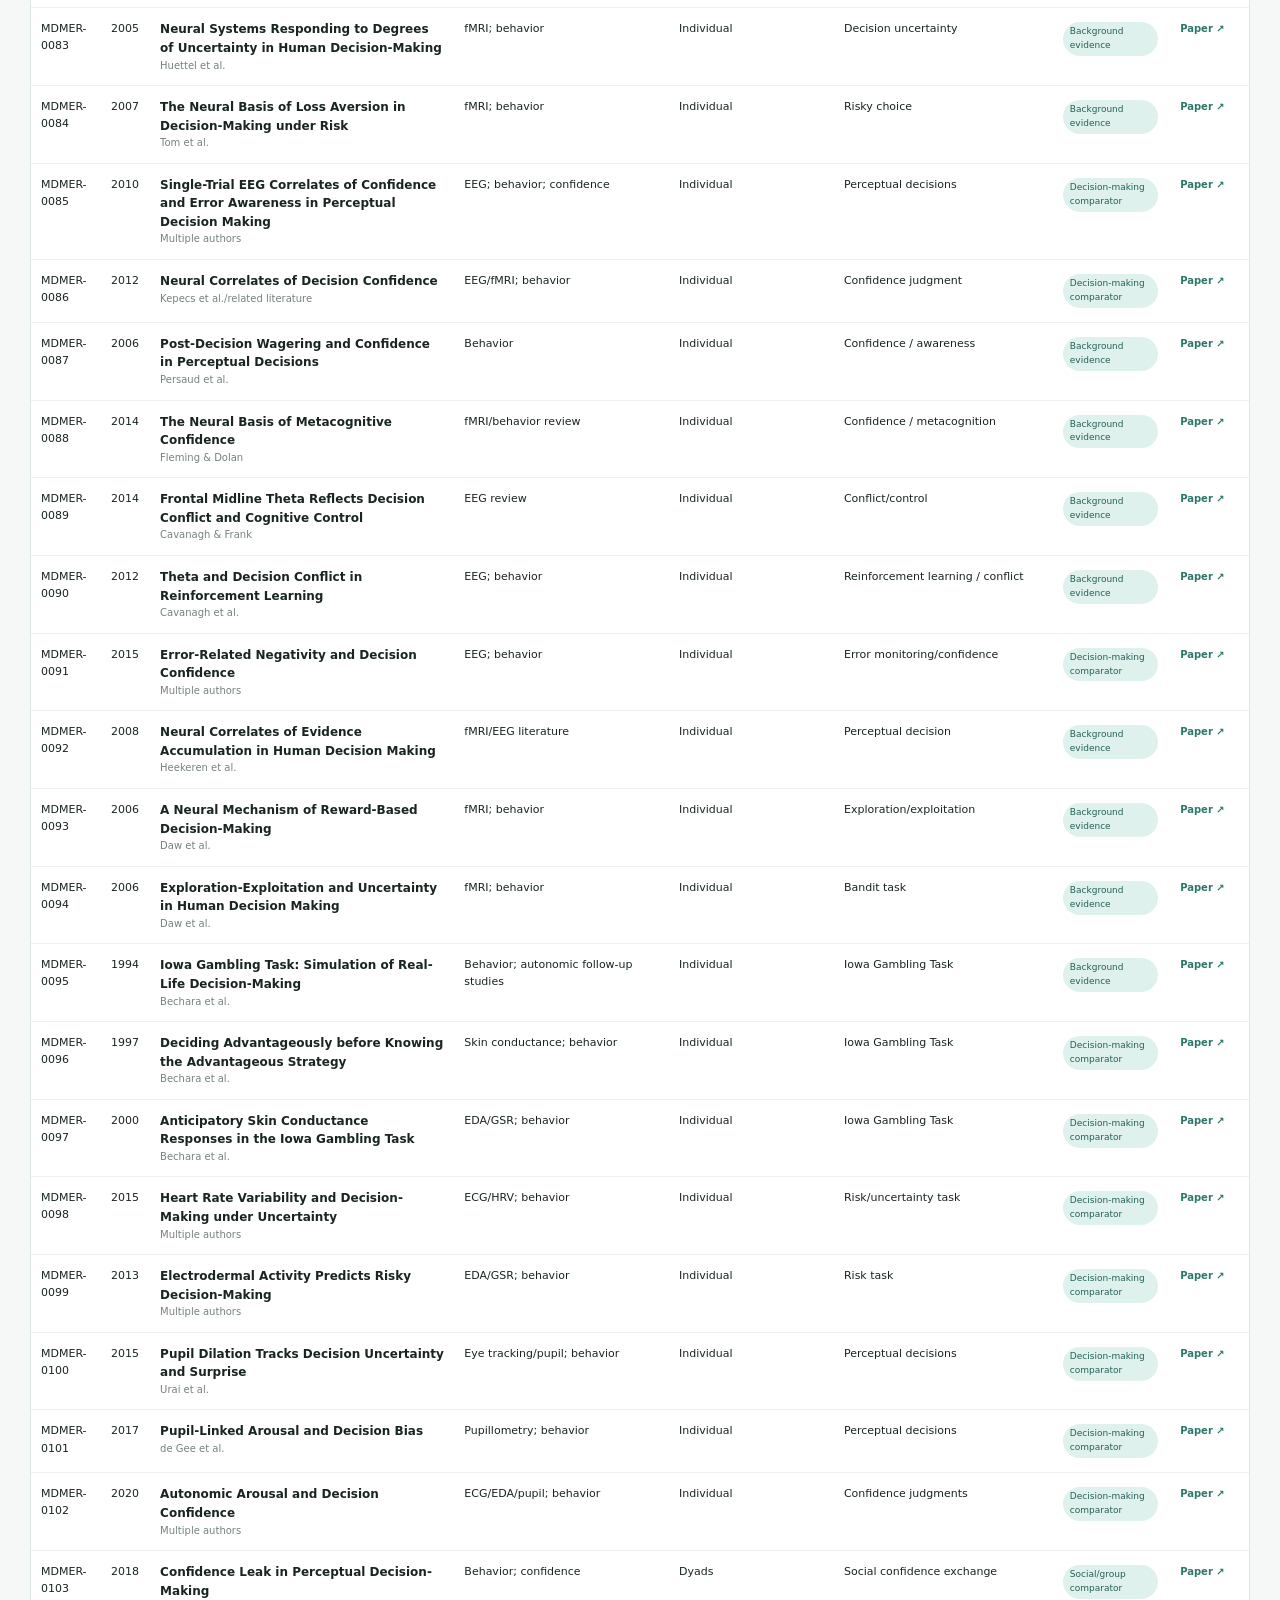
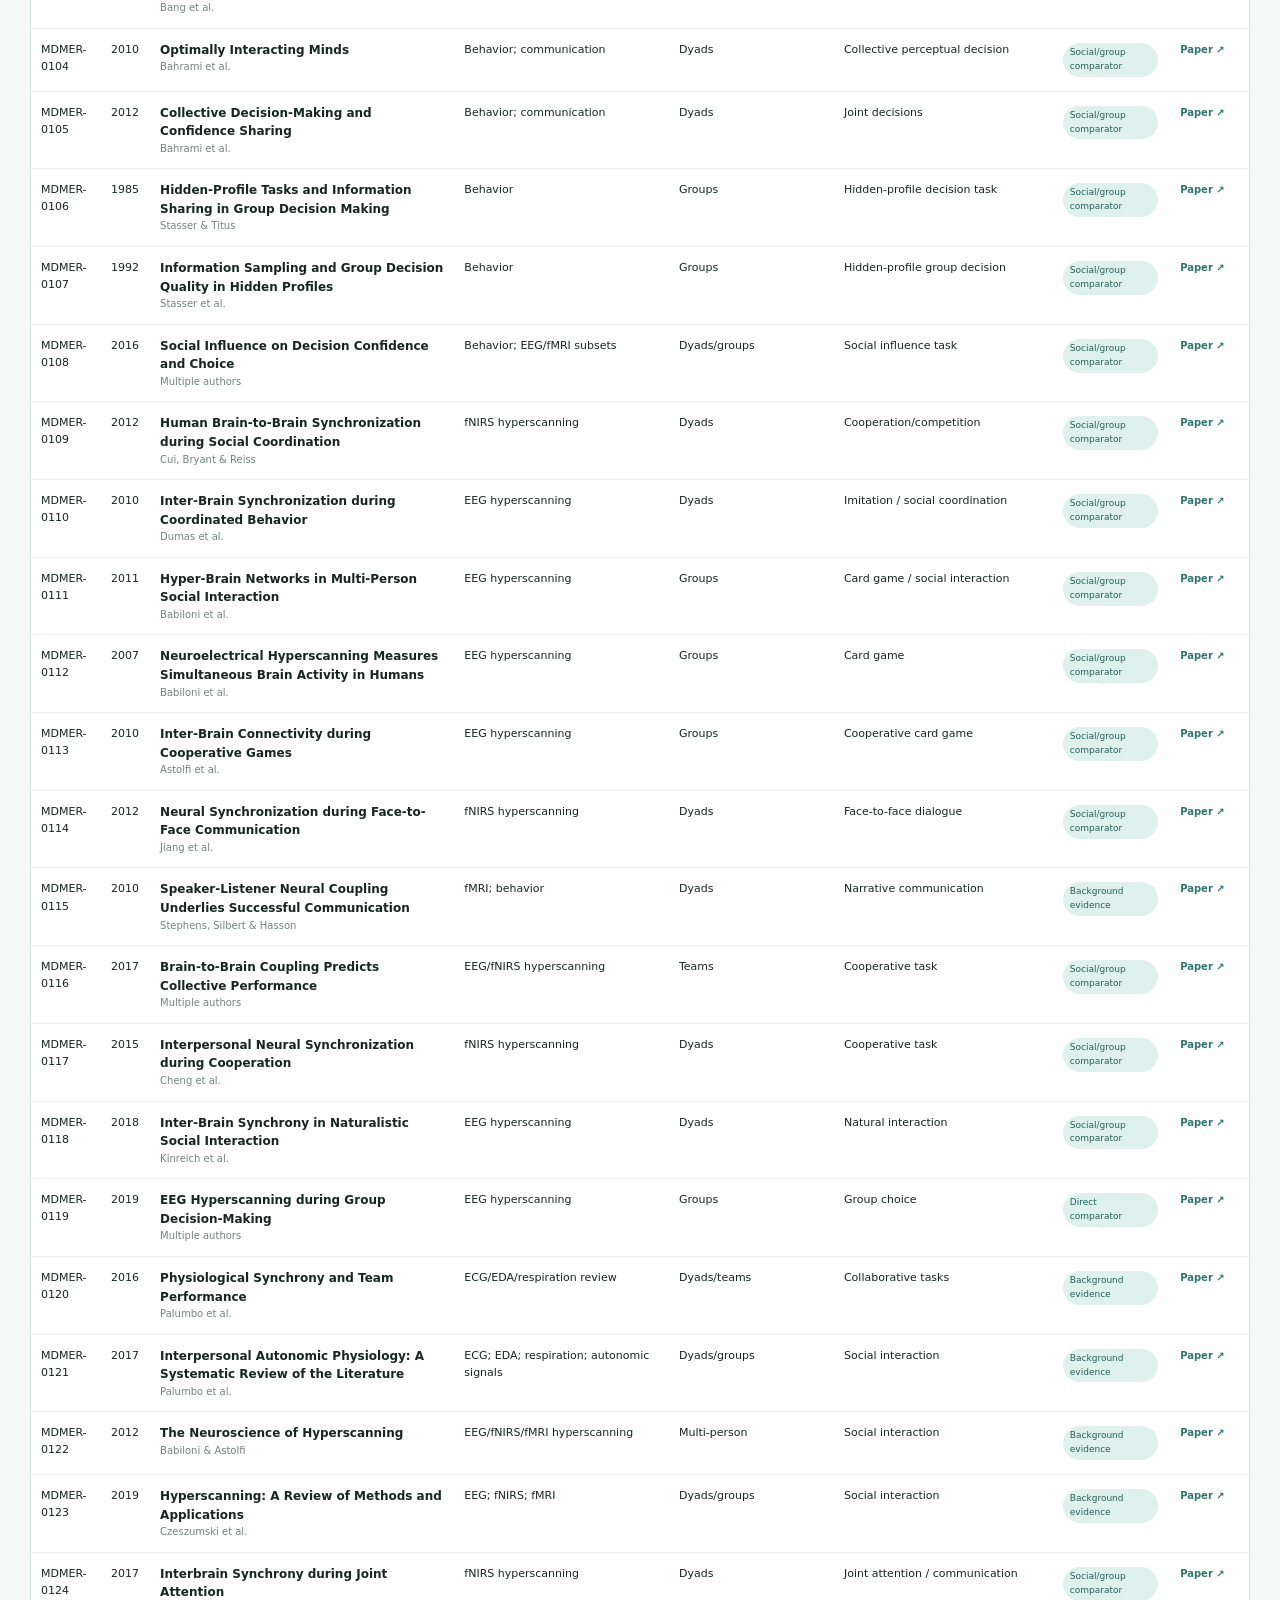
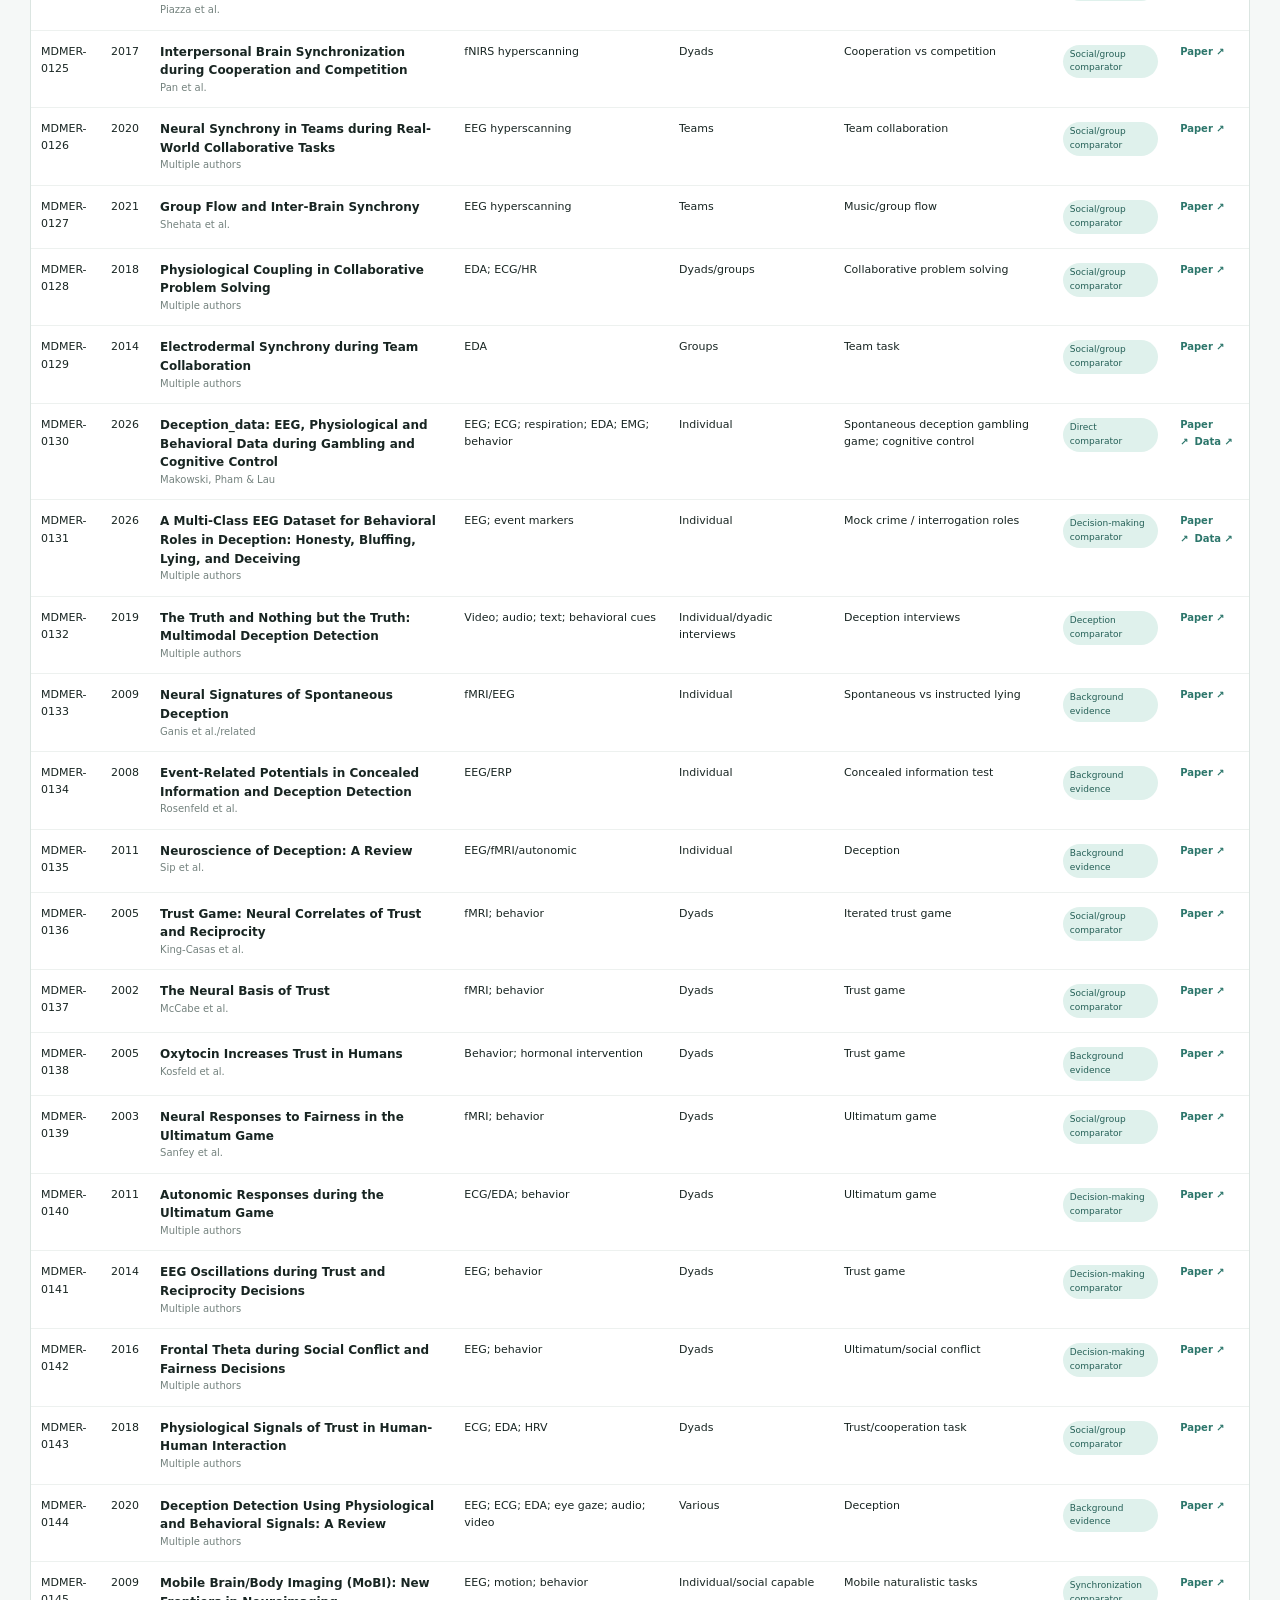
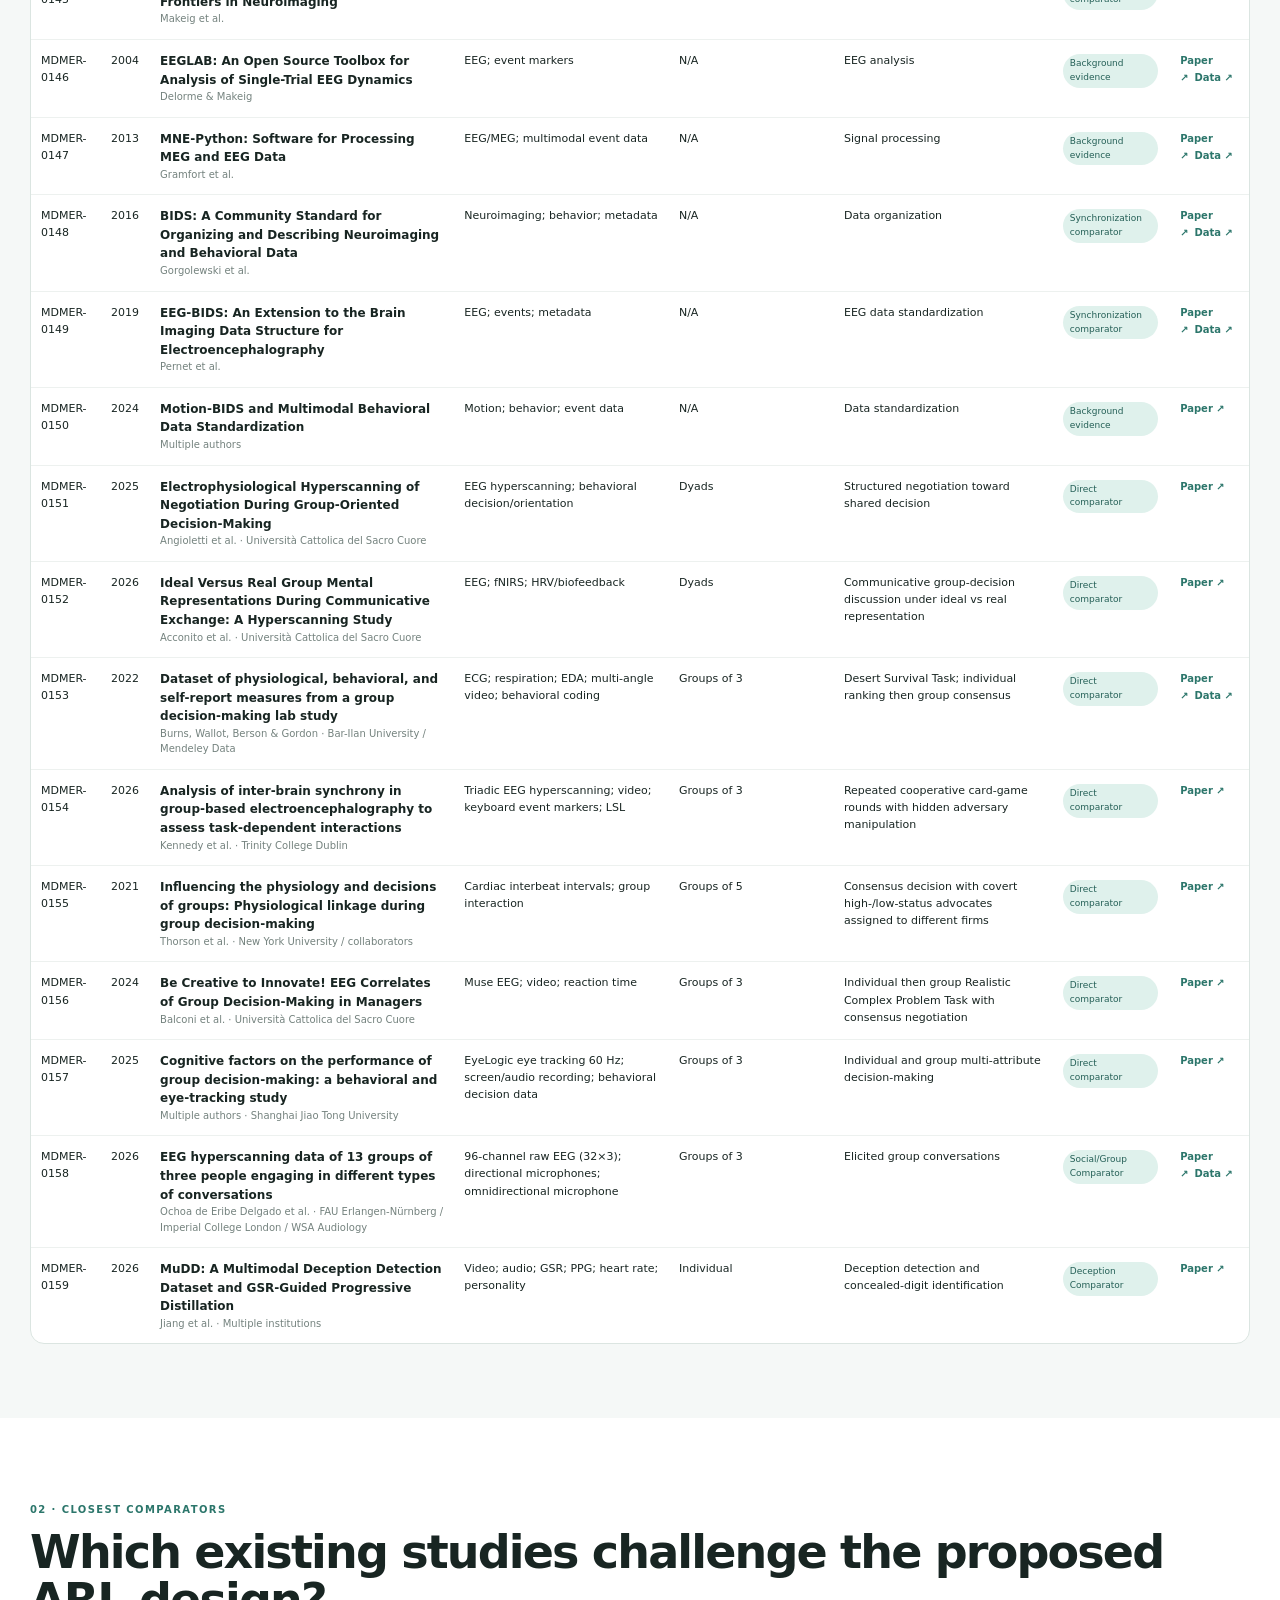
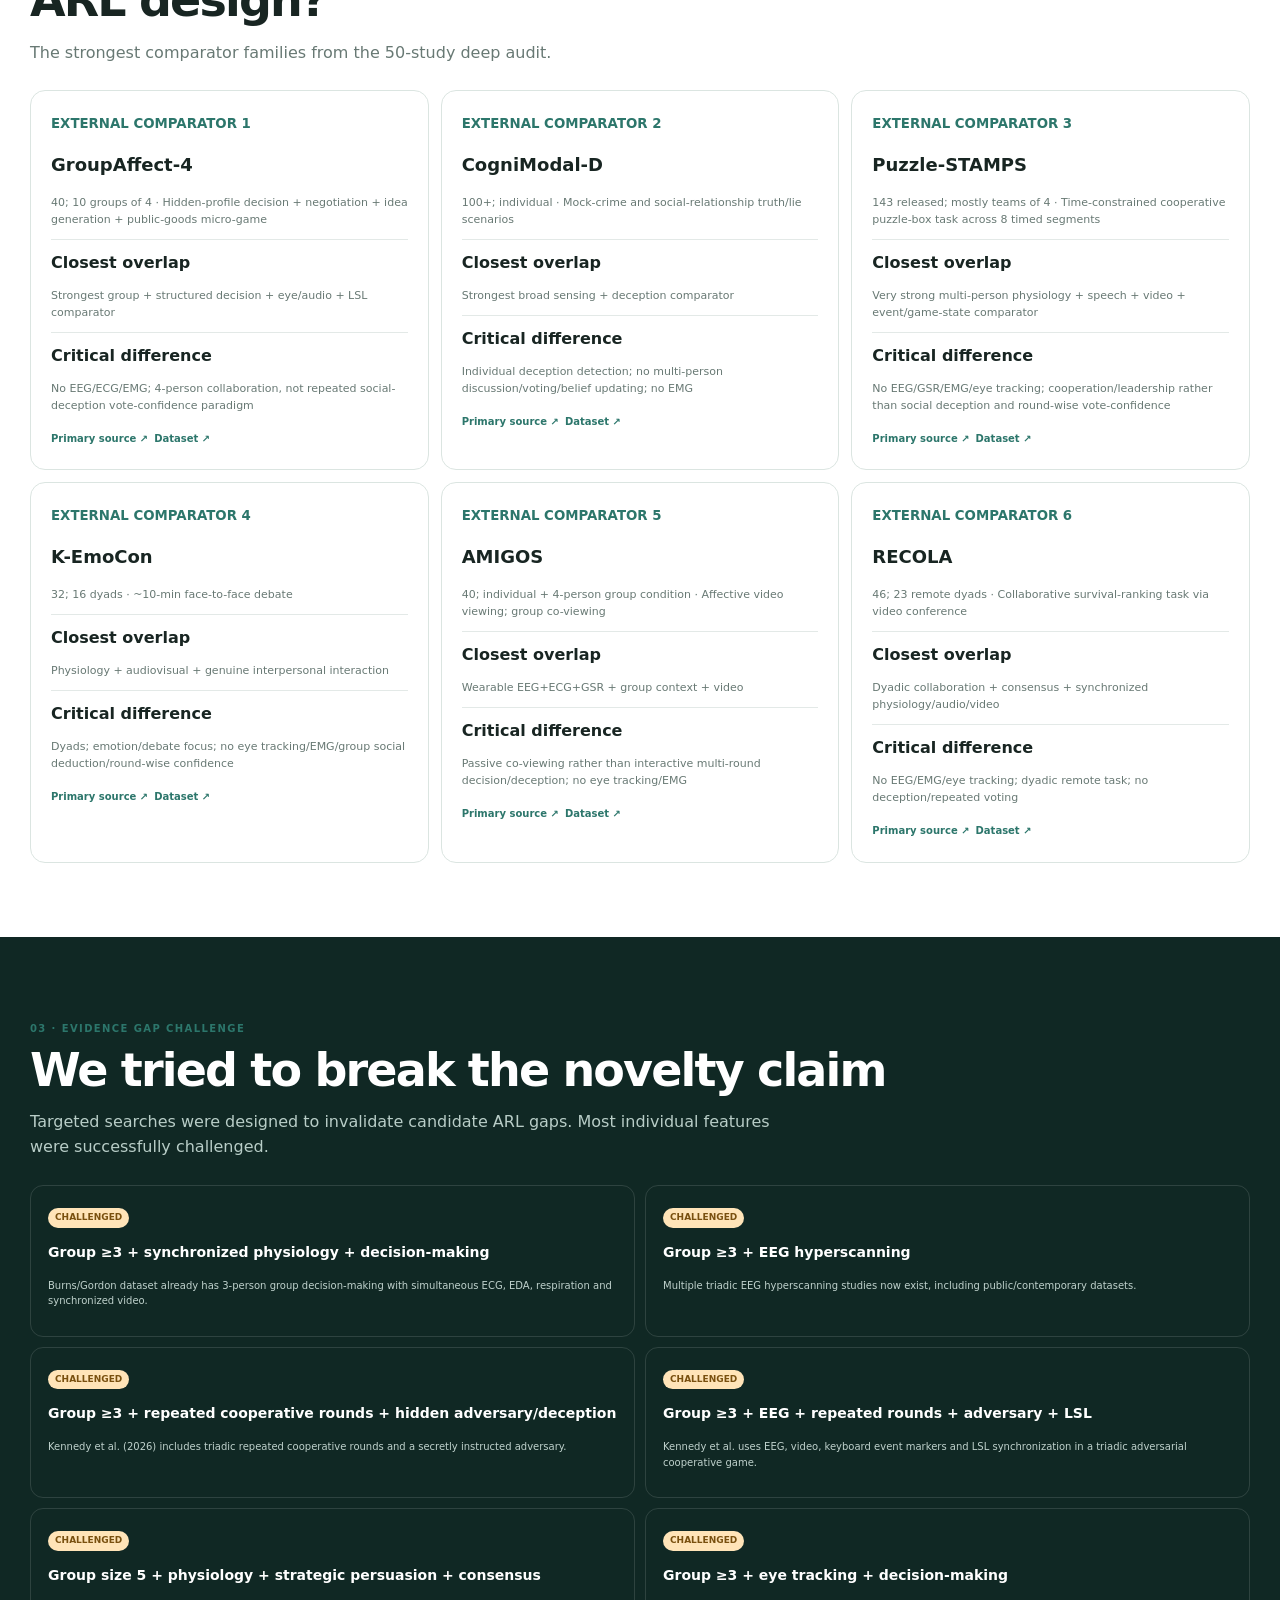
==== commit a7ce0d24: "Add files via upload" ====
--- a/index.html
+++ b/index.html
@@ -1,8 +1,8 @@
 <!doctype html><html lang="en"><head><meta charset="utf-8"><meta name="viewport" content="width=device-width,initial-scale=1">
 <title>Multimodal Decision-Making Evidence Repository</title><link rel="stylesheet" href="styles.css"></head><body>
-<header><div class="wrap nav"><a class="brand" href="#home">MDMER <small>Evidence Repository</small></a><nav><a href="#evidence">Evidence</a><a href="#comparators">Comparators</a><a href="#gaps">Evidence gaps</a><a href="#arl">Compare with ARL</a><a href="#method">Methodology</a><a href="#about">About</a></nav><a class="btn" href="downloads/MDMER_v2_Gap_Challenge_Search.xlsx">Download workbook</a></div></header>
+<header><div class="wrap nav"><a class="brand full-brand" href="#home">Multimodal Decision-Making Evidence Repository</a><nav><a href="#evidence">Evidence</a><a href="#comparators">Comparators</a><a href="#gaps">Evidence gaps</a><a href="#arl">Compare with ARL</a><a href="#method">Methodology</a><a href="purpose.html">Purpose</a><a href="#about">About</a></nav><a class="btn" href="downloads/MDMER_v2_Gap_Challenge_Search.xlsx">Download workbook</a></div></header>
 <main>
-<section id="home" class="hero"><div class="wrap heroGrid"><div><p class="eyebrow">Independent evidence repository · Version 2.0</p><h1>Map what exists.<br><span>Test what is different.</span></h1><p class="lead">A structured evidence map of multimodal physiological datasets and experimental studies relevant to synchronized decision-making.</p><div class="actions"><a class="btn" href="#evidence">Explore evidence</a><a class="ghost" href="#gaps">See evidence gaps</a></div><div class="note"><b>Why this repository exists.</b> It was created to characterize the published evidence landscape and evaluate how a proposed ARL-supported multimodal decision-making study compares with existing datasets and experimental work.</div></div><aside class="panel"><p>CURRENT EVIDENCE BASE</p><div class="stats"><div><b id="nRecords">—</b><span>evidence records</span></div><div><b id="nDatasets">—</b><span>dataset records</span></div><div><b>50</b><span>deep comparators</span></div><div><b>10</b><span>gap challenges</span></div></div><hr><small>Evidence window <strong id="years">—</strong></small></aside></div></section>
+<section id="home" class="hero"><div class="wrap heroGrid"><div><p class="eyebrow">Independent evidence repository · Version 2.0</p><h1 class="repository-title">Multimodal Decision-Making<br><span>Evidence Repository</span></h1><p class="hero-kicker">Map what exists. Test what is different.</p><p class="lead">A structured evidence map of multimodal physiological datasets and experimental studies relevant to synchronized decision-making.</p><div class="actions"><a class="btn" href="#evidence">Explore evidence</a><a class="ghost" href="#gaps">See evidence gaps</a></div><div class="note"><b>Why this repository exists.</b> It was created to characterize the published evidence landscape and evaluate how a proposed ARL-supported multimodal decision-making study compares with existing datasets and experimental work.</div></div><aside class="panel"><p>CURRENT EVIDENCE BASE</p><div class="stats"><div><b id="nRecords">—</b><span>evidence records</span></div><div><b id="nDatasets">—</b><span>dataset records</span></div><div><b>50</b><span>deep comparators</span></div><div><b>10</b><span>gap challenges</span></div></div><hr><small>Evidence window <strong id="years">—</strong></small></aside></div></section>
 <section class="identity"><div class="wrap identityGrid"><div><small>IMPORTANT DISTINCTION</small><b>External datasets and studies belong to their original authors and institutions—not ARL.</b></div><div><small>ARL'S ROLE</small><b>The proposed ARL study is a separate motivating case used to test the evidence landscape.</b></div></div></section>
 <section id="evidence" class="section alt"><div class="wrap"><p class="eyebrow">01 · Evidence explorer</p><h2>Search the published landscape</h2><p class="sub">Explore external datasets, experimental studies, reviews and methods papers. Each record retains its original source information.</p>
 <div class="filters"><input id="q" placeholder="Search title, author, modality, task…"><select id="tier"><option value="">All tiers</option></select><select id="type"><option value="">All record types</option></select><select id="role"><option value="">All evidence roles</option></select><button id="reset">Reset</button></div>
--- a/styles.css
+++ b/styles.css
@@ -1 +1,12 @@
-body{margin:0;font-family:Inter,system-ui,sans-serif;color:#182522;line-height:1.55}*{box-sizing:border-box}.wrap{max-width:1220px;width:calc(100% - 44px);margin:auto}header{position:sticky;top:0;background:#fffffff2;border-bottom:1px solid #dbe5e1;z-index:5}.nav{height:72px;display:flex;align-items:center;gap:24px}.brand{text-decoration:none;font-weight:900;letter-spacing:.06em}.brand small{display:block;font-size:10px;color:#71807c}.nav nav{margin-left:auto;display:flex;gap:17px}.nav nav a{text-decoration:none;font-size:12px;color:#435650}.btn,.ghost{display:inline-block;text-decoration:none;border-radius:999px;padding:10px 16px;font-size:12px;font-weight:800}.btn{background:#2c766b;color:white}.ghost{border:1px solid #8ebdb3;color:#2c766b}.hero{padding:78px 0 52px;background:#f5f9f7}.heroGrid{display:grid;grid-template-columns:1.2fr .8fr;gap:55px;align-items:center}.eyebrow{font-size:10px;letter-spacing:.14em;text-transform:uppercase;color:#2c766b;font-weight:900}.hero h1{font-size:72px;line-height:.95;letter-spacing:-.05em;margin:12px 0}.hero h1 span{color:#2c766b}.lead{font-size:19px;color:#526560}.actions{display:flex;gap:10px;margin:25px 0}.note{border-left:4px solid #2c766b;background:#eaf5f1;padding:13px 15px;font-size:12px}.panel{background:#102824;color:white;padding:25px;border-radius:20px}.panel>p{font-size:10px;letter-spacing:.12em;color:#9fc3bb}.stats{display:grid;grid-template-columns:1fr 1fr;gap:9px}.stats div{border:1px solid #ffffff20;padding:15px;border-radius:12px}.stats b{display:block;font-size:29px}.stats span{font-size:10px;color:#b9d0ca}.panel small{display:flex;justify-content:space-between;color:#afc6c0}.identity{padding:18px 0}.identityGrid{display:grid;grid-template-columns:1fr 1fr;border:1px solid #dbe5e1;border-radius:14px;overflow:hidden}.identityGrid div{padding:17px}.identityGrid div+div{border-left:1px solid #dbe5e1}.identityGrid small{display:block;font-size:9px;color:#71807c}.section{padding:74px 0}.alt{background:#f5f8f7}.dark{background:#102824;color:white}.section h2{font-size:46px;line-height:1.05;letter-spacing:-.04em;margin:7px 0}.sub{color:#687974;max-width:780px}.light{color:#b8cdc7}.filters{display:grid;grid-template-columns:2fr 1fr 1fr 1fr auto;gap:8px;margin:25px 0 12px}.filters input,.filters select,.filters button,.compare select{padding:10px;border:1px solid #d8e2df;border-radius:9px;background:white}.count{text-align:right;font-size:11px;color:#687974}.tablebox{overflow:auto;border:1px solid #dbe5e1;border-radius:14px;background:white}table{border-collapse:collapse;width:100%;min-width:1200px}th{background:#ebf2f0;text-align:left;font-size:9px;text-transform:uppercase;letter-spacing:.07em;padding:10px}td{font-size:11px;padding:12px 10px;border-top:1px solid #edf1ef;vertical-align:top}.title{font-weight:800;font-size:12px}.meta{font-size:10px;color:#74827e}.tag{display:inline-block;background:#dff1ec;color:#245f56;border-radius:999px;padding:3px 7px;font-size:9px;margin:2px}.src{color:#2c766b;font-weight:800;text-decoration:none;font-size:10px;margin-right:6px}.cards{display:grid;grid-template-columns:repeat(3,1fr);gap:12px;margin-top:25px}.card{border:1px solid #dbe5e1;border-radius:15px;padding:20px}.card small{color:#2c766b;font-weight:900}.card h3{font-size:18px;line-height:1.2}.card p{font-size:11px;color:#687974}.divider{border-top:1px solid #e3e9e7;margin-top:11px;padding-top:11px}.verdicts{display:grid;grid-template-columns:1fr 1fr;gap:10px;margin-top:25px}.verdict{border:1px solid #ffffff20;padding:17px;border-radius:13px}.verdict .status{display:inline-block;background:#ffe4b8;color:#79500f;padding:3px 7px;border-radius:999px;font-size:9px;font-weight:900}.verdict h3{font-size:14px}.verdict p{font-size:10px;color:#bfd1cc}.survive{background:#f1e9f7;color:#312737;padding:23px;border-radius:16px;margin-top:22px}.survive h3{font-size:22px}.survive p{color:#655d68}.compareGrid{display:grid;grid-template-columns:.75fr 1.25fr;gap:18px;margin-top:25px}.arlCard,.compare{border:1px solid #dbe5e1;border-radius:16px;padding:22px}.arlCard small{color:#2c766b;font-weight:900}.arlCard p{color:#687974}.compare label{font-size:10px;font-weight:800;display:flex;flex-direction:column;gap:5px}.crow{display:grid;grid-template-columns:160px 1fr 1fr;gap:8px;padding:7px 0;border-top:1px solid #edf1ef;font-size:10px}.crow strong{color:#586964}.cell{background:#f5f8f7;padding:6px;border-radius:6px}.cell.arl{background:#e2f2ed}.tiers{display:grid;grid-template-columns:repeat(5,1fr);gap:9px;margin-top:24px}.tiers article{background:white;border:1px solid #dbe5e1;border-radius:13px;padding:17px}.tiers article>b{font-size:10px;color:#2c766b}.tiers h3{font-size:14px}.tiers p{font-size:10px;color:#687974}.download{background:#dff1ec}.dlGrid{display:grid;grid-template-columns:1fr 1fr;gap:45px}.downloads{background:white;border:1px solid #c9ddd7;border-radius:14px;overflow:hidden}.downloads a{display:flex;justify-content:space-between;padding:14px 16px;text-decoration:none;border-top:1px solid #e3e9e7}.downloads a:first-child{border-top:0}.downloads span{font-size:10px;color:#75827f}.about{display:grid;grid-template-columns:.7fr 1.3fr;gap:55px}.about p{color:#50635e}footer{background:#0e211e;color:#cadbd7;padding:32px 0;font-size:11px}@media(max-width:900px){.nav nav{display:none}.heroGrid,.compareGrid,.dlGrid,.about{grid-template-columns:1fr}.cards,.tiers{grid-template-columns:1fr 1fr}.filters{grid-template-columns:1fr 1fr}.identityGrid{grid-template-columns:1fr}.identityGrid div+div{border-left:0;border-top:1px solid #dbe5e1}}@media(max-width:600px){.hero h1{font-size:46px}.cards,.tiers,.verdicts,.filters{grid-template-columns:1fr}.nav>.btn{display:none}.crow{grid-template-columns:1fr}.section h2{font-size:36px}}+body{margin:0;font-family:Inter,system-ui,sans-serif;color:#182522;line-height:1.55}*{box-sizing:border-box}.wrap{max-width:1220px;width:calc(100% - 44px);margin:auto}header{position:sticky;top:0;background:#fffffff2;border-bottom:1px solid #dbe5e1;z-index:5}.nav{height:72px;display:flex;align-items:center;gap:24px}.brand{text-decoration:none;font-weight:900;letter-spacing:.06em}.brand small{display:block;font-size:10px;color:#71807c}.nav nav{margin-left:auto;display:flex;gap:17px}.nav nav a{text-decoration:none;font-size:12px;color:#435650}.btn,.ghost{display:inline-block;text-decoration:none;border-radius:999px;padding:10px 16px;font-size:12px;font-weight:800}.btn{background:#2c766b;color:white}.ghost{border:1px solid #8ebdb3;color:#2c766b}.hero{padding:78px 0 52px;background:#f5f9f7}.heroGrid{display:grid;grid-template-columns:1.2fr .8fr;gap:55px;align-items:center}.eyebrow{font-size:10px;letter-spacing:.14em;text-transform:uppercase;color:#2c766b;font-weight:900}.hero h1{font-size:72px;line-height:.95;letter-spacing:-.05em;margin:12px 0}.hero h1 span{color:#2c766b}.lead{font-size:19px;color:#526560}.actions{display:flex;gap:10px;margin:25px 0}.note{border-left:4px solid #2c766b;background:#eaf5f1;padding:13px 15px;font-size:12px}.panel{background:#102824;color:white;padding:25px;border-radius:20px}.panel>p{font-size:10px;letter-spacing:.12em;color:#9fc3bb}.stats{display:grid;grid-template-columns:1fr 1fr;gap:9px}.stats div{border:1px solid #ffffff20;padding:15px;border-radius:12px}.stats b{display:block;font-size:29px}.stats span{font-size:10px;color:#b9d0ca}.panel small{display:flex;justify-content:space-between;color:#afc6c0}.identity{padding:18px 0}.identityGrid{display:grid;grid-template-columns:1fr 1fr;border:1px solid #dbe5e1;border-radius:14px;overflow:hidden}.identityGrid div{padding:17px}.identityGrid div+div{border-left:1px solid #dbe5e1}.identityGrid small{display:block;font-size:9px;color:#71807c}.section{padding:74px 0}.alt{background:#f5f8f7}.dark{background:#102824;color:white}.section h2{font-size:46px;line-height:1.05;letter-spacing:-.04em;margin:7px 0}.sub{color:#687974;max-width:780px}.light{color:#b8cdc7}.filters{display:grid;grid-template-columns:2fr 1fr 1fr 1fr auto;gap:8px;margin:25px 0 12px}.filters input,.filters select,.filters button,.compare select{padding:10px;border:1px solid #d8e2df;border-radius:9px;background:white}.count{text-align:right;font-size:11px;color:#687974}.tablebox{overflow:auto;border:1px solid #dbe5e1;border-radius:14px;background:white}table{border-collapse:collapse;width:100%;min-width:1200px}th{background:#ebf2f0;text-align:left;font-size:9px;text-transform:uppercase;letter-spacing:.07em;padding:10px}td{font-size:11px;padding:12px 10px;border-top:1px solid #edf1ef;vertical-align:top}.title{font-weight:800;font-size:12px}.meta{font-size:10px;color:#74827e}.tag{display:inline-block;background:#dff1ec;color:#245f56;border-radius:999px;padding:3px 7px;font-size:9px;margin:2px}.src{color:#2c766b;font-weight:800;text-decoration:none;font-size:10px;margin-right:6px}.cards{display:grid;grid-template-columns:repeat(3,1fr);gap:12px;margin-top:25px}.card{border:1px solid #dbe5e1;border-radius:15px;padding:20px}.card small{color:#2c766b;font-weight:900}.card h3{font-size:18px;line-height:1.2}.card p{font-size:11px;color:#687974}.divider{border-top:1px solid #e3e9e7;margin-top:11px;padding-top:11px}.verdicts{display:grid;grid-template-columns:1fr 1fr;gap:10px;margin-top:25px}.verdict{border:1px solid #ffffff20;padding:17px;border-radius:13px}.verdict .status{display:inline-block;background:#ffe4b8;color:#79500f;padding:3px 7px;border-radius:999px;font-size:9px;font-weight:900}.verdict h3{font-size:14px}.verdict p{font-size:10px;color:#bfd1cc}.survive{background:#f1e9f7;color:#312737;padding:23px;border-radius:16px;margin-top:22px}.survive h3{font-size:22px}.survive p{color:#655d68}.compareGrid{display:grid;grid-template-columns:.75fr 1.25fr;gap:18px;margin-top:25px}.arlCard,.compare{border:1px solid #dbe5e1;border-radius:16px;padding:22px}.arlCard small{color:#2c766b;font-weight:900}.arlCard p{color:#687974}.compare label{font-size:10px;font-weight:800;display:flex;flex-direction:column;gap:5px}.crow{display:grid;grid-template-columns:160px 1fr 1fr;gap:8px;padding:7px 0;border-top:1px solid #edf1ef;font-size:10px}.crow strong{color:#586964}.cell{background:#f5f8f7;padding:6px;border-radius:6px}.cell.arl{background:#e2f2ed}.tiers{display:grid;grid-template-columns:repeat(5,1fr);gap:9px;margin-top:24px}.tiers article{background:white;border:1px solid #dbe5e1;border-radius:13px;padding:17px}.tiers article>b{font-size:10px;color:#2c766b}.tiers h3{font-size:14px}.tiers p{font-size:10px;color:#687974}.download{background:#dff1ec}.dlGrid{display:grid;grid-template-columns:1fr 1fr;gap:45px}.downloads{background:white;border:1px solid #c9ddd7;border-radius:14px;overflow:hidden}.downloads a{display:flex;justify-content:space-between;padding:14px 16px;text-decoration:none;border-top:1px solid #e3e9e7}.downloads a:first-child{border-top:0}.downloads span{font-size:10px;color:#75827f}.about{display:grid;grid-template-columns:.7fr 1.3fr;gap:55px}.about p{color:#50635e}footer{background:#0e211e;color:#cadbd7;padding:32px 0;font-size:11px}@media(max-width:900px){.nav nav{display:none}.heroGrid,.compareGrid,.dlGrid,.about{grid-template-columns:1fr}.cards,.tiers{grid-template-columns:1fr 1fr}.filters{grid-template-columns:1fr 1fr}.identityGrid{grid-template-columns:1fr}.identityGrid div+div{border-left:0;border-top:1px solid #dbe5e1}}@media(max-width:600px){.hero h1{font-size:46px}.cards,.tiers,.verdicts,.filters{grid-template-columns:1fr}.nav>.btn{display:none}.crow{grid-template-columns:1fr}.section h2{font-size:36px}}
+.full-brand{max-width:360px;line-height:1.08;font-size:14px;letter-spacing:.01em}
+.repository-title{font-size:clamp(44px,5.7vw,72px)!important}
+.hero-kicker{font-size:14px;text-transform:uppercase;letter-spacing:.12em;color:#2c766b;font-weight:800;margin-top:6px}
+.purpose-hero{padding:72px 0 42px;background:#f5f9f7}
+.purpose-hero h1{font-size:clamp(42px,5vw,64px);line-height:1;letter-spacing:-.04em;margin:10px 0 18px}
+.purpose-grid{display:grid;grid-template-columns:1fr 1fr;gap:18px;margin-top:28px}
+.purpose-card{border:1px solid #dbe5e1;border-radius:16px;padding:22px;background:#fff}
+.purpose-card h2,.purpose-card h3{margin-top:0}.purpose-card p{color:#566963}
+.profile-card{background:#102824;color:#fff}.profile-card p{color:#bdd0ca}.profile-card .tag{background:#24544b;color:#dff1ec}
+.purpose-wide{grid-column:1/-1}.back-link{text-decoration:none;color:#2c766b;font-weight:800;font-size:12px}
+@media(max-width:900px){.purpose-grid{grid-template-columns:1fr}.purpose-wide{grid-column:auto}.full-brand{max-width:260px;font-size:12px}}
